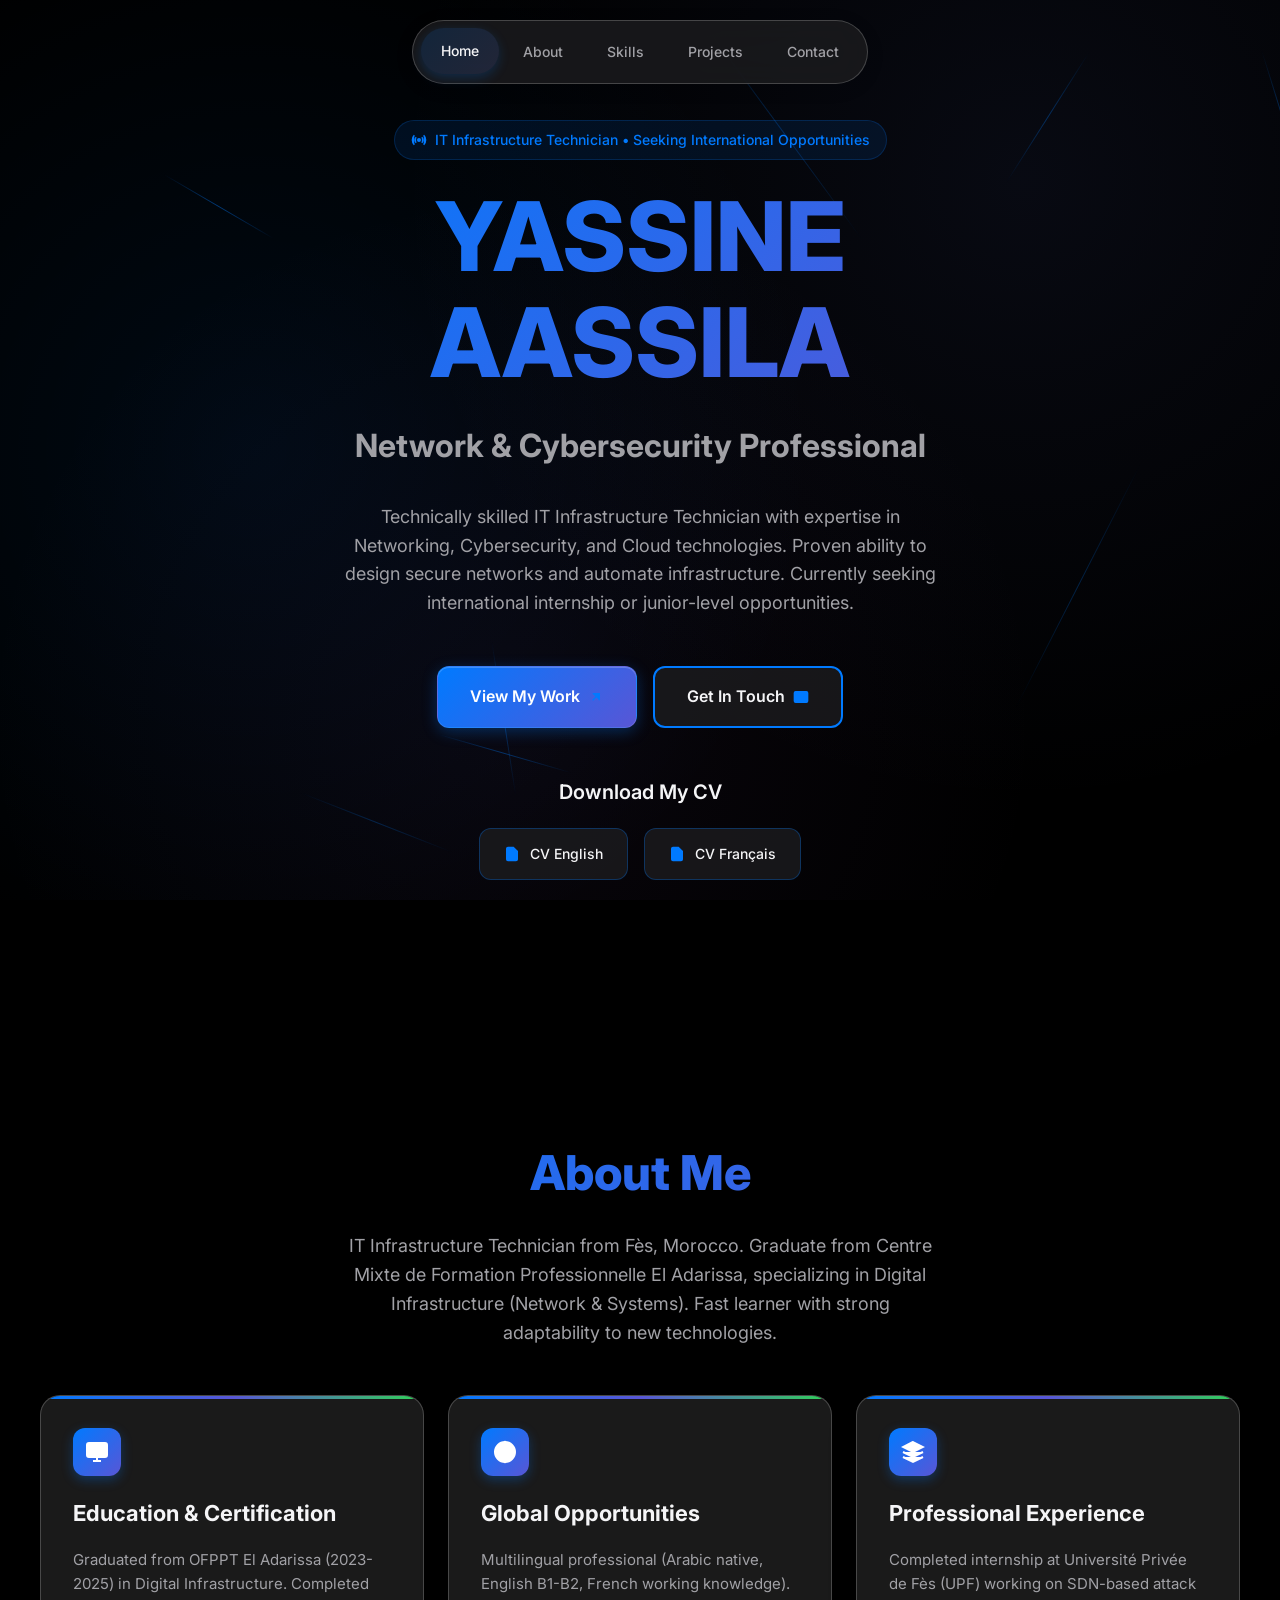
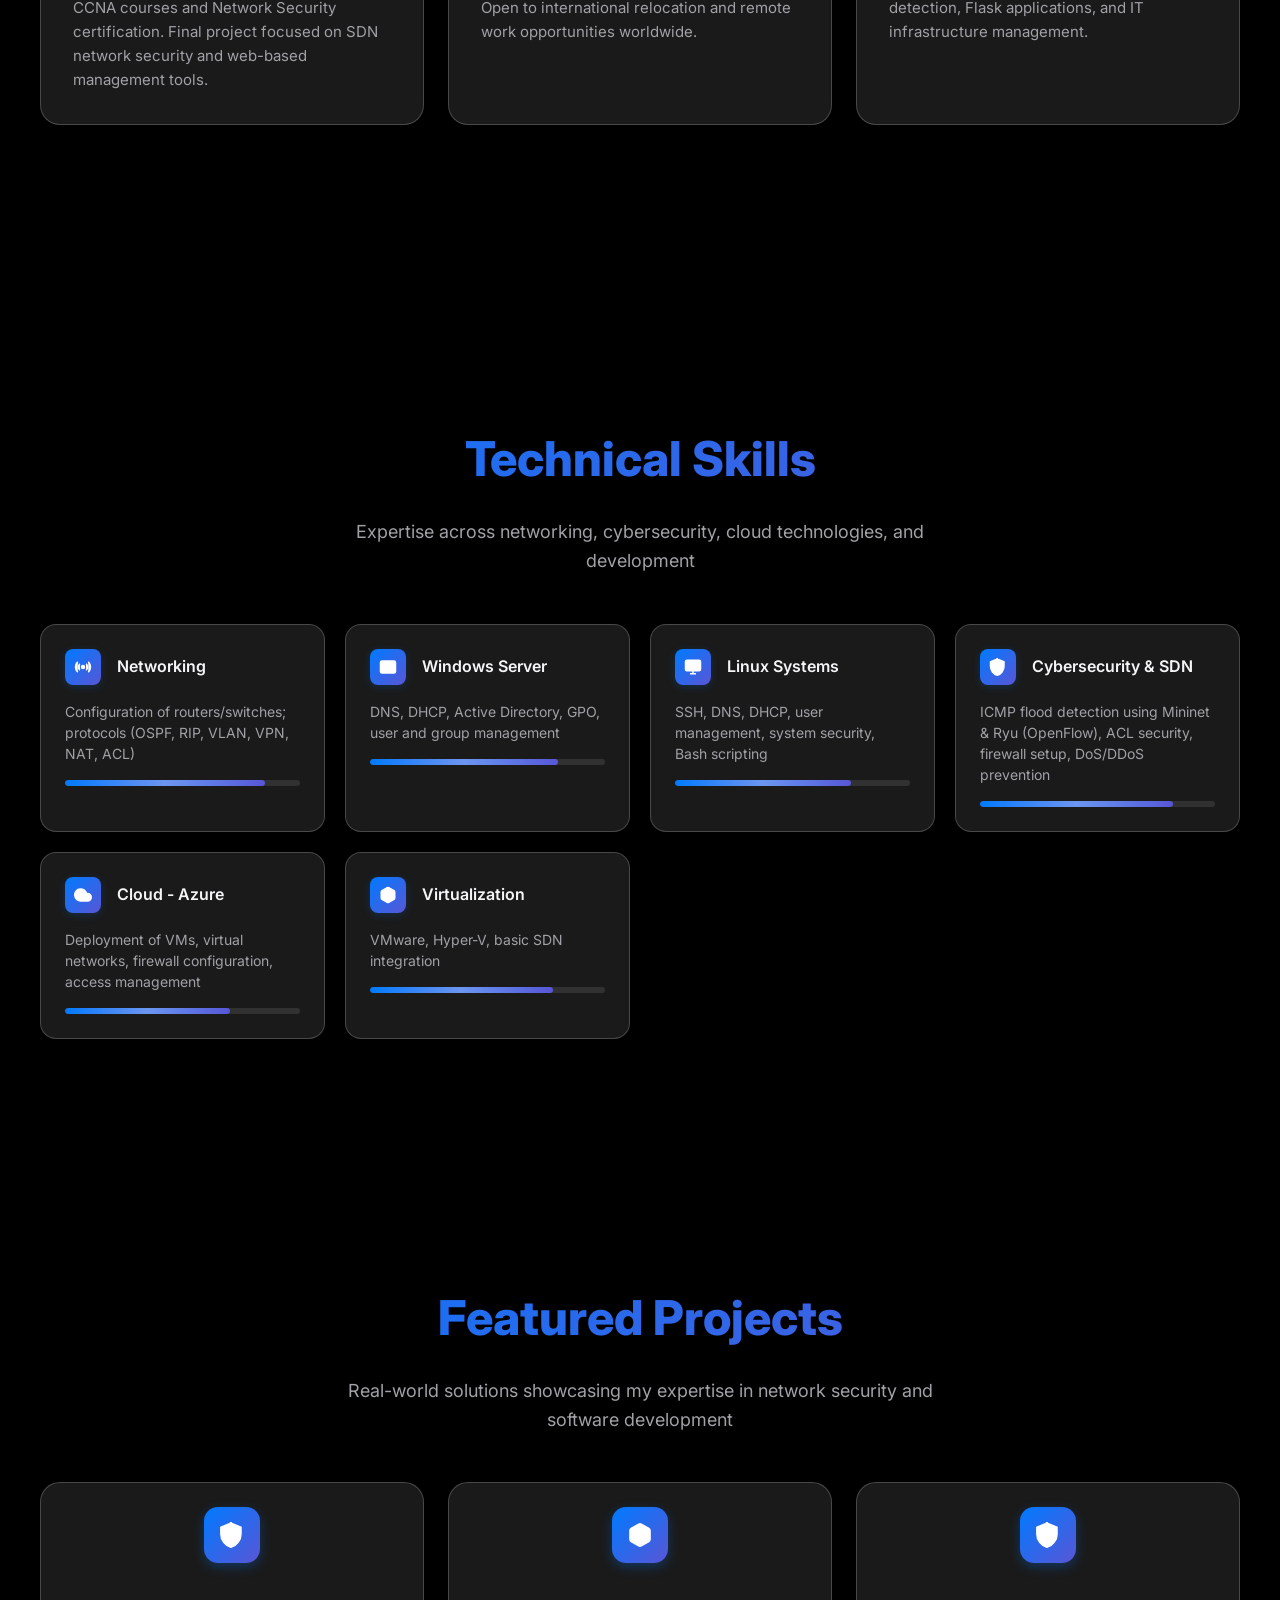
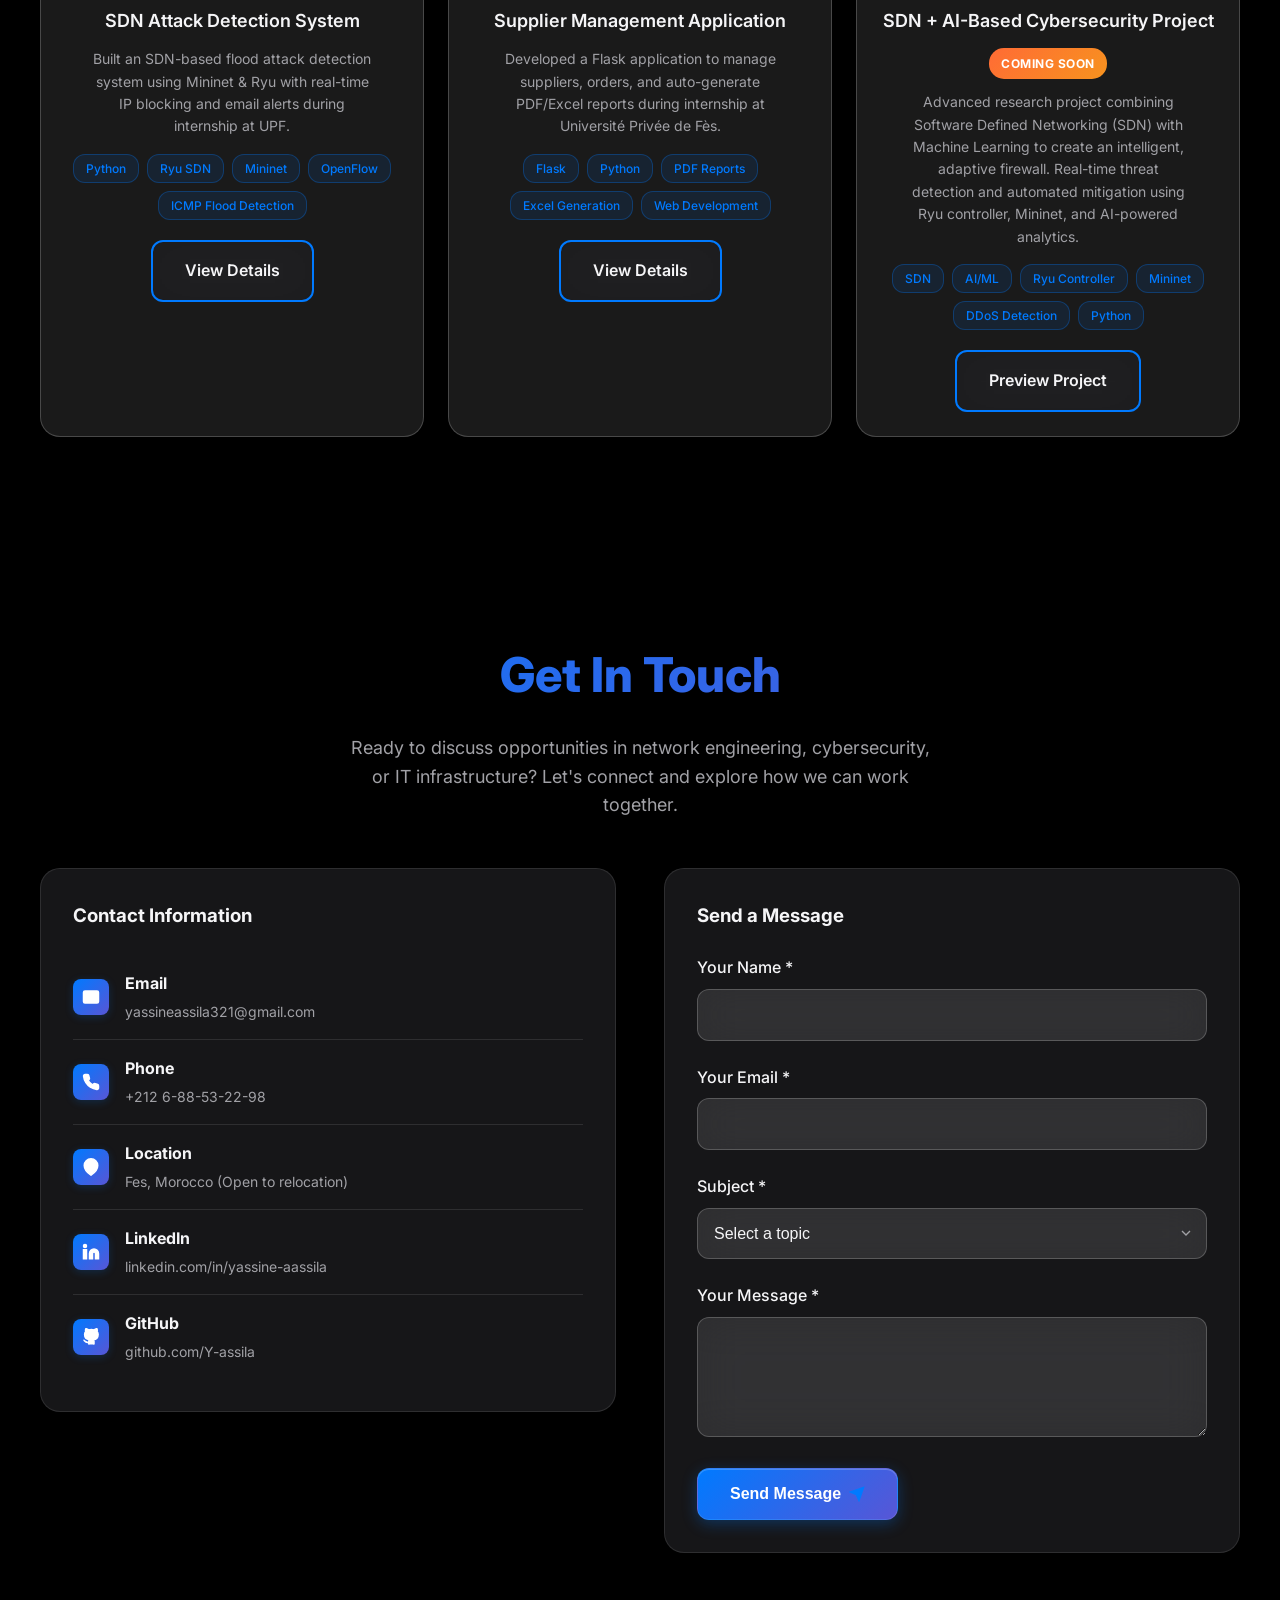
==== index.html @ ad7c5a2c "Complete portfolio redesign with modern dark theme  Features: - Modern glassmorphism design with dar" ====
<!DOCTYPE html>
<html lang="en">
<head>
    <meta charset="UTF-8">
    <meta name="viewport" content="width=device-width, initial-scale=1.0">
    <title>YASSINE AASSILA - IT Infrastructure Technician | Network & Cybersecurity Professional</title>
    
    <!-- Favicon -->
    <link rel="icon" type="image/svg+xml" href="data:image/svg+xml,%3Csvg xmlns='http://www.w3.org/2000/svg' viewBox='0 0 24 24' fill='none' stroke='%23007AFF' stroke-width='2'%3E%3Cpath d='M12 1L2 5v6c0 5.55 3.84 10.74 9 12 5.16-1.26 9-6.45 9-12V5l-10-4z'/%3E%3Cpath d='M9 12l2 2 4-4'/%3E%3C/svg%3E">
    
    <!-- Fonts -->
    <link href="https://fonts.googleapis.com/css2?family=Inter:wght@300;400;500;600;700;800&display=swap" rel="stylesheet">
    
    <!-- External CSS -->
    <link rel="stylesheet" href="styles.css">
</head>
<body data-theme="dark">
    
    <!-- Scroll Progress Indicator -->
    <div class="scroll-indicator" id="scrollIndicator"></div>

    <!-- Animated Background -->
    <div class="animated-bg"></div>
    <div class="floating-elements" id="floatingElements"></div>

    <!-- Navigation -->
    <nav class="nav-container">
        <div class="nav-pill">
            <ul class="nav-list">
                <li class="nav-item"><a href="#home" class="nav-link active">Home</a></li>
                <li class="nav-item"><a href="#about" class="nav-link">About</a></li>
                <li class="nav-item"><a href="#skills" class="nav-link">Skills</a></li>
                <li class="nav-item"><a href="#projects" class="nav-link">Projects</a></li>
                <li class="nav-item"><a href="#contact" class="nav-link">Contact</a></li>
            </ul>
        </div>
    </nav>

    <!-- Hero Section -->
    <section id="home" class="section hero">
        <div class="container">
            <div class="hero-content">
                <div class="hero-badge">
                    <svg width="16" height="16" viewBox="0 0 24 24" fill="none" stroke="currentColor" stroke-width="2">
                        <circle cx="12" cy="12" r="2"/>
                        <path d="M16.24 7.76a6 6 0 0 1 0 8.49m-8.48-.01a6 6 0 0 1 0-8.49m11.31-2.82a10 10 0 0 1 0 14.14m-14.14 0a10 10 0 0 1 0-14.14"/>
                    </svg>
                    IT Infrastructure Technician • Seeking International Opportunities
                </div>
                <h1 class="hero-title">YASSINE AASSILA</h1>
                <h2 class="hero-subtitle">Network & Cybersecurity Professional</h2>
                <p class="hero-description">
                    Technically skilled IT Infrastructure Technician with expertise in Networking, Cybersecurity, and Cloud technologies. 
                    Proven ability to design secure networks and automate infrastructure. Currently seeking international internship or junior-level opportunities.
                </p>
                <div class="hero-cta">
                    <a href="#projects" class="btn btn-primary">
                        <span>View My Work</span>
                        <svg width="16" height="16" viewBox="0 0 24 24" fill="none" stroke="currentColor" stroke-width="2">
                            <path d="M7 17l9.2-9.2M17 17V7H7"/>
                        </svg>
                    </a>
                    <a href="#contact" class="btn btn-secondary">
                        <span>Get In Touch</span>
                        <svg width="16" height="16" viewBox="0 0 24 24" fill="none" stroke="currentColor" stroke-width="2">
                            <path d="M4 4h16c1.1 0 2 .9 2 2v12c0 1.1-.9 2-2 2H4c-1.1 0-2-.9-2-2V6c0-1.1.9-2 2-2z"/>
                            <polyline points="22,6 12,13 2,6"/>
                        </svg>
                    </a>
                </div>
                
                <div class="cv-downloads">
                    <h3 class="cv-title">Download My CV</h3>
                    <div class="cv-buttons">
                        <a href="cv-en.pdf" download="Yassine_Aassila_CV_EN.pdf" class="btn btn-cv">
                            <svg width="16" height="16" viewBox="0 0 24 24" fill="none" stroke="currentColor" stroke-width="2">
                                <path d="M14 2H6a2 2 0 0 0-2 2v16a2 2 0 0 0 2 2h12a2 2 0 0 0 2-2V8z"/>
                                <polyline points="14,2 14,8 20,8"/>
                                <line x1="16" y1="13" x2="8" y2="13"/>
                                <line x1="16" y1="17" x2="8" y2="17"/>
                                <polyline points="10,9 9,9 8,9"/>
                            </svg>
                            <span>CV English</span>
                        </a>
                        <a href="cv-fr.pdf" download="Yassine_Aassila_CV_FR.pdf" class="btn btn-cv">
                            <svg width="16" height="16" viewBox="0 0 24 24" fill="none" stroke="currentColor" stroke-width="2">
                                <path d="M14 2H6a2 2 0 0 0-2 2v16a2 2 0 0 0 2 2h12a2 2 0 0 0 2-2V8z"/>
                                <polyline points="14,2 14,8 20,8"/>
                                <line x1="16" y1="13" x2="8" y2="13"/>
                                <line x1="16" y1="17" x2="8" y2="17"/>
                                <polyline points="10,9 9,9 8,9"/>
                            </svg>
                            <span>CV Français</span>
                        </a>
                    </div>
                </div>
            </div>
        </div>
    </section>

    <!-- About Section -->
    <section id="about" class="section">
        <div class="container">
            <h2 class="section-title">About Me</h2>
            <p class="section-subtitle">
                IT Infrastructure Technician from Fès, Morocco. Graduate from Centre Mixte de Formation Professionnelle El Adarissa, 
                specializing in Digital Infrastructure (Network & Systems). Fast learner with strong adaptability to new technologies.
            </p>
            
            <div class="cards-grid">
                <div class="card">
                    <div class="card-icon">
                        <svg width="32" height="32" viewBox="0 0 24 24" fill="none" stroke="currentColor" stroke-width="2">
                            <rect x="2" y="3" width="20" height="14" rx="2" ry="2"/>
                            <line x1="8" y1="21" x2="16" y2="21"/>
                            <line x1="12" y1="17" x2="12" y2="21"/>
                        </svg>
                    </div>
                    <h3 class="card-title">Education & Certification</h3>
                    <p class="card-description">
                        Graduated from OFPPT El Adarissa (2023-2025) in Digital Infrastructure. Completed CCNA courses and Network Security certification. 
                        Final project focused on SDN network security and web-based management tools.
                    </p>
                </div>
                
                <div class="card">
                    <div class="card-icon">
                        <svg width="32" height="32" viewBox="0 0 24 24" fill="none" stroke="currentColor" stroke-width="2">
                            <circle cx="12" cy="12" r="10"/>
                            <line x1="2" y1="12" x2="22" y2="12"/>
                            <path d="M12 2a15.3 15.3 0 0 1 4 10 15.3 15.3 0 0 1-4 10 15.3 15.3 0 0 1-4-10 15.3 15.3 0 0 1 4-10z"/>
                        </svg>
                    </div>
                    <h3 class="card-title">Global Opportunities</h3>
                    <p class="card-description">
                        Multilingual professional (Arabic native, English B1-B2, French working knowledge). 
                        Open to international relocation and remote work opportunities worldwide.
                    </p>
                </div>
                
                <div class="card">
                    <div class="card-icon">
                        <svg width="32" height="32" viewBox="0 0 24 24" fill="none" stroke="currentColor" stroke-width="2">
                            <path d="M12 2L2 7l10 5 10-5-10-5z"/>
                            <path d="M2 17l10 5 10-5"/>
                            <path d="M2 12l10 5 10-5"/>
                        </svg>
                    </div>
                    <h3 class="card-title">Professional Experience</h3>
                    <p class="card-description">
                        Completed internship at Université Privée de Fès (UPF) working on SDN-based attack detection, 
                        Flask applications, and IT infrastructure management.
                    </p>
                </div>
            </div>
        </div>
    </section>

    <!-- Skills Section -->
    <section id="skills" class="section">
        <div class="container">
            <h2 class="section-title">Technical Skills</h2>
            <p class="section-subtitle">
                Expertise across networking, cybersecurity, cloud technologies, and development
            </p>
            
            <div class="skills-grid">
                <div class="skill-item">
                    <div class="skill-header">
                        <div class="skill-icon">
                            <svg width="24" height="24" viewBox="0 0 24 24" fill="none" stroke="currentColor" stroke-width="2">
                                <circle cx="12" cy="12" r="2"/>
                                <path d="M16.24 7.76a6 6 0 0 1 0 8.49m-8.48-.01a6 6 0 0 1 0-8.49m11.31-2.82a10 10 0 0 1 0 14.14m-14.14 0a10 10 0 0 1 0-14.14"/>
                            </svg>
                        </div>
                        <div class="skill-name">Networking</div>
                    </div>
                    <div class="skill-description">Configuration of routers/switches; protocols (OSPF, RIP, VLAN, VPN, NAT, ACL)</div>
                    <div class="skill-bar">
                        <div class="skill-progress" data-progress="85"></div>
                    </div>
                </div>
                
                <div class="skill-item">
                    <div class="skill-header">
                        <div class="skill-icon">
                            <svg width="24" height="24" viewBox="0 0 24 24" fill="none" stroke="currentColor" stroke-width="2">
                                <rect x="2" y="4" width="20" height="16" rx="2"/>
                                <path d="M6 8h.01M10 8h.01M14 8h.01"/>
                            </svg>
                        </div>
                        <div class="skill-name">Windows Server</div>
                    </div>
                    <div class="skill-description">DNS, DHCP, Active Directory, GPO, user and group management</div>
                    <div class="skill-bar">
                        <div class="skill-progress" data-progress="80"></div>
                    </div>
                </div>
                
                <div class="skill-item">
                    <div class="skill-header">
                        <div class="skill-icon">
                            <svg width="24" height="24" viewBox="0 0 24 24" fill="none" stroke="currentColor" stroke-width="2">
                                <rect x="2" y="3" width="20" height="14" rx="2" ry="2"/>
                                <line x1="8" y1="21" x2="16" y2="21"/>
                                <line x1="12" y1="17" x2="12" y2="21"/>
                            </svg>
                        </div>
                        <div class="skill-name">Linux Systems</div>
                    </div>
                    <div class="skill-description">SSH, DNS, DHCP, user management, system security, Bash scripting</div>
                    <div class="skill-bar">
                        <div class="skill-progress" data-progress="75"></div>
                    </div>
                </div>
                
                <div class="skill-item">
                    <div class="skill-header">
                        <div class="skill-icon">
                            <svg width="24" height="24" viewBox="0 0 24 24" fill="none" stroke="currentColor" stroke-width="2">
                                <path d="M12 1L2 5v6c0 5.55 3.84 10.74 9 12 5.16-1.26 9-6.45 9-12V5l-10-4z"/>
                                <polyline points="9 12 10.5 13.5 15 9"/>
                            </svg>
                        </div>
                        <div class="skill-name">Cybersecurity & SDN</div>
                    </div>
                    <div class="skill-description">ICMP flood detection using Mininet & Ryu (OpenFlow), ACL security, firewall setup, DoS/DDoS prevention</div>
                    <div class="skill-bar">
                        <div class="skill-progress" data-progress="82"></div>
                    </div>
                </div>
                
                <div class="skill-item">
                    <div class="skill-header">
                        <div class="skill-icon">
                            <svg width="24" height="24" viewBox="0 0 24 24" fill="none" stroke="currentColor" stroke-width="2">
                                <path d="M18 10h-1.26A8 8 0 1 0 9 20h9a5 5 0 0 0 0-10z"/>
                            </svg>
                        </div>
                        <div class="skill-name">Cloud - Azure</div>
                    </div>
                    <div class="skill-description">Deployment of VMs, virtual networks, firewall configuration, access management</div>
                    <div class="skill-bar">
                        <div class="skill-progress" data-progress="70"></div>
                    </div>
                </div>
                
                <div class="skill-item">
                    <div class="skill-header">
                        <div class="skill-icon">
                            <svg width="24" height="24" viewBox="0 0 24 24" fill="none" stroke="currentColor" stroke-width="2">
                                <path d="M21 16V8a2 2 0 0 0-1-1.73l-7-4a2 2 0 0 0-2 0l-7 4A2 2 0 0 0 3 8v8a2 2 0 0 0 1 1.73l7 4a2 2 0 0 0 2 0l7-4A2 2 0 0 0 21 16z"/>
                                <polyline points="7.5 4.21 12 6.81 16.5 4.21"/>
                                <polyline points="7.5 19.79 7.5 14.6 3 12"/>
                                <polyline points="21 12 16.5 14.6 16.5 19.79"/>
                            </svg>
                        </div>
                        <div class="skill-name">Virtualization</div>
                    </div>
                    <div class="skill-description">VMware, Hyper-V, basic SDN integration</div>
                    <div class="skill-bar">
                        <div class="skill-progress" data-progress="78"></div>
                    </div>
                </div>
            </div>
        </div>
    </section>

    <!-- Projects Section -->
    <section id="projects" class="section">
        <div class="container">
            <h2 class="section-title">Featured Projects</h2>
            <p class="section-subtitle">
                Real-world solutions showcasing my expertise in network security and software development
            </p>
            
            <div class="cards-grid">
                <div class="project-card">
                    <div class="project-image">
                        <svg width="48" height="48" viewBox="0 0 24 24" fill="none" stroke="currentColor" stroke-width="2">
                            <path d="M12 1L2 5v6c0 5.55 3.84 10.74 9 12 5.16-1.26 9-6.45 9-12V5l-10-4z"/>
                            <path d="M9 12l2 2 4-4"/>
                        </svg>
                    </div>
                    <div class="project-content">
                        <h3 class="project-title">SDN Attack Detection System</h3>
                        <p class="project-description">
                            Built an SDN-based flood attack detection system using Mininet & Ryu with real-time IP blocking and email alerts during internship at UPF.
                        </p>
                        <div class="project-tags">
                            <span class="project-tag">Python</span>
                            <span class="project-tag">Ryu SDN</span>
                            <span class="project-tag">Mininet</span>
                            <span class="project-tag">OpenFlow</span>
                            <span class="project-tag">ICMP Flood Detection</span>
                        </div>
                        <a href="#" class="btn btn-secondary" onclick="openProjectModal('sdn')">View Details</a>
                    </div>
                </div>
                
                <div class="project-card">
                    <div class="project-image">
                        <svg width="48" height="48" viewBox="0 0 24 24" fill="none" stroke="currentColor" stroke-width="2">
                            <path d="M21 16V8a2 2 0 0 0-1-1.73l-7-4a2 2 0 0 0-2 0l-7 4A2 2 0 0 0 3 8v8a2 2 0 0 0 1 1.73l7 4a2 2 0 0 0 2 0l7-4A2 2 0 0 0 21 16z"/>
                            <circle cx="12" cy="12" r="4"/>
                        </svg>
                    </div>
                    <div class="project-content">
                        <h3 class="project-title">Supplier Management Application</h3>
                        <p class="project-description">
                            Developed a Flask application to manage suppliers, orders, and auto-generate PDF/Excel reports during internship at Université Privée de Fès.
                        </p>
                        <div class="project-tags">
                            <span class="project-tag">Flask</span>
                            <span class="project-tag">Python</span>
                            <span class="project-tag">PDF Reports</span>
                            <span class="project-tag">Excel Generation</span>
                            <span class="project-tag">Web Development</span>
                        </div>
                        <a href="#" class="btn btn-secondary" onclick="openProjectModal('management')">View Details</a>
                    </div>
                </div>
                
                <div class="project-card">
                    <div class="project-image">
                        <svg width="48" height="48" viewBox="0 0 24 24" fill="none" stroke="currentColor" stroke-width="2">
                            <path d="M12 1L2 5v6c0 5.55 3.84 10.74 9 12 5.16-1.26 9-6.45 9-12V5l-10-4z"/>
                            <path d="M9 12l2 2 4-4"/>
                            <circle cx="12" cy="12" r="8" opacity="0.3"/>
                            <path d="M8 12h8M12 8v8" opacity="0.5"/>
                        </svg>
                    </div>
                    <div class="project-content">
                        <h3 class="project-title">SDN + AI-Based Cybersecurity Project</h3>
                        <div style="background: linear-gradient(135deg, #FF6B35, #F7931E); color: white; padding: 6px 12px; border-radius: 15px; font-size: 12px; font-weight: 700; text-align: center; margin-bottom: 12px; display: inline-block; letter-spacing: 0.5px;">COMING SOON</div>
                        <p class="project-description">
                            Advanced research project combining Software Defined Networking (SDN) with Machine Learning to create an intelligent, adaptive firewall. Real-time threat detection and automated mitigation using Ryu controller, Mininet, and AI-powered analytics.
                        </p>
                        <div class="project-tags">
                            <span class="project-tag">SDN</span>
                            <span class="project-tag">AI/ML</span>
                            <span class="project-tag">Ryu Controller</span>
                            <span class="project-tag">Mininet</span>
                            <span class="project-tag">DDoS Detection</span>
                            <span class="project-tag">Python</span>
                        </div>
                        <a href="#" class="btn btn-secondary" onclick="openProjectModal('sdn-ai')">Preview Project</a>
                    </div>
                </div>
            </div>
        </div>
    </section>

    <!-- Contact Section -->
    <section id="contact" class="section">
        <div class="container">
            <h2 class="section-title">Get In Touch</h2>
            <p class="section-subtitle">
                Ready to discuss opportunities in network engineering, cybersecurity, or IT infrastructure? 
                Let's connect and explore how we can work together.
            </p>
            
            <div class="contact-grid">
                <div class="contact-info">
                    <h3 style="margin-bottom: 24px; color: var(--text-primary);">Contact Information</h3>
                    
                    <div class="contact-item">
                        <div class="contact-icon">
                            <svg width="20" height="20" viewBox="0 0 24 24" fill="none" stroke="currentColor" stroke-width="2">
                                <path d="M4 4h16c1.1 0 2 .9 2 2v12c0 1.1-.9 2-2 2H4c-1.1 0-2-.9-2-2V6c0-1.1.9-2 2-2z"/>
                                <polyline points="22,6 12,13 2,6"/>
                            </svg>
                        </div>
                        <div class="contact-details">
                            <h4>Email</h4>
                            <p>yassineassila321@gmail.com</p>
                        </div>
                    </div>
                    
                    <div class="contact-item">
                        <div class="contact-icon">
                            <svg width="20" height="20" viewBox="0 0 24 24" fill="none" stroke="currentColor" stroke-width="2">
                                <path d="M22 16.92v3a2 2 0 0 1-2.18 2 19.79 19.79 0 0 1-8.63-3.07 19.5 19.5 0 0 1-6-6 19.79 19.79 0 0 1-3.07-8.67A2 2 0 0 1 4.11 2h3a2 2 0 0 1 2 1.72 12.84 12.84 0 0 0 .7 2.81 2 2 0 0 1-.45 2.11L8.09 9.91a16 16 0 0 0 6 6l1.27-1.27a2 2 0 0 1 2.11-.45 12.84 12.84 0 0 0 2.81.7A2 2 0 0 1 22 16.92z"/>
                            </svg>
                        </div>
                        <div class="contact-details">
                            <h4>Phone</h4>
                            <p>+212 6-88-53-22-98</p>
                        </div>
                    </div>
                    
                    <div class="contact-item">
                        <div class="contact-icon">
                            <svg width="20" height="20" viewBox="0 0 24 24" fill="none" stroke="currentColor" stroke-width="2">
                                <path d="M21 10c0 7-9 13-9 13s-9-6-9-13a9 9 0 0 1 18 0z"/>
                                <circle cx="12" cy="10" r="3"/>
                            </svg>
                        </div>
                        <div class="contact-details">
                            <h4>Location</h4>
                            <p>Fes, Morocco (Open to relocation)</p>
                        </div>
                    </div>
                    
                    <div class="contact-item">
                        <div class="contact-icon">
                            <svg width="20" height="20" viewBox="0 0 24 24" fill="none" stroke="currentColor" stroke-width="2">
                                <path d="M16 8a6 6 0 0 1 6 6v7h-4v-7a2 2 0 0 0-2-2 2 2 0 0 0-2 2v7h-4v-7a6 6 0 0 1 6-6z"/>
                                <rect x="2" y="9" width="4" height="12"/>
                                <circle cx="4" cy="4" r="2"/>
                            </svg>
                        </div>
                        <div class="contact-details">
                            <h4>LinkedIn</h4>
                            <p>linkedin.com/in/yassine-aassila</p>
                        </div>
                    </div>
                    
                    <div class="contact-item">
                        <div class="contact-icon">
                            <svg width="20" height="20" viewBox="0 0 24 24" fill="none" stroke="currentColor" stroke-width="2">
                                <path d="M9 19c-5 1.5-5-2.5-7-3m14 6v-3.87a3.37 3.37 0 0 0-.94-2.61c3.14-.35 6.44-1.54 6.44-7A5.44 5.44 0 0 0 20 4.77 5.07 5.07 0 0 0 19.91 1S18.73.65 16 2.48a13.38 13.38 0 0 0-7 0C6.27.65 5.09 1 5.09 1A5.07 5.07 0 0 0 5 4.77a5.44 5.44 0 0 0-1.5 3.78c0 5.42 3.3 6.61 6.44 7A3.37 3.37 0 0 0 9 18.13V22"/>
                            </svg>
                        </div>
                        <div class="contact-details">
                            <h4>GitHub</h4>
                            <p>github.com/Y-assila</p>
                        </div>
                    </div>
                </div>
                
                <form class="contact-form" id="contactForm" action="https://formspree.io/f/movwkgby" method="POST">
                    <h3 style="margin-bottom: 24px; color: var(--text-primary);">Send a Message</h3>
                    
                    <div class="form-group">
                        <label class="form-label" for="name">Your Name *</label>
                        <input type="text" id="name" name="name" class="form-input" required>
                    </div>
                    
                    <div class="form-group">
                        <label class="form-label" for="email">Your Email *</label>
                        <input type="email" id="email" name="email" class="form-input" required>
                    </div>
                    
                    <div class="form-group">
                        <label class="form-label" for="subject">Subject *</label>
                        <select id="subject" name="subject" class="form-select" required>
                            <option value="">Select a topic</option>
                            <option value="job-opportunity">Job Opportunity</option>
                            <option value="internship">Internship</option>
                            <option value="collaboration">Collaboration</option>
                            <option value="consultation">Technical Consultation</option>
                            <option value="other">Other</option>
                        </select>
                    </div>
                    
                    <div class="form-group">
                        <label class="form-label" for="message">Your Message *</label>
                        <textarea id="message" name="message" class="form-textarea" required></textarea>
                    </div>
                    
                    <button type="submit" class="btn btn-primary">
                        <span>Send Message</span>
                        <svg width="16" height="16" viewBox="0 0 24 24" fill="none" stroke="currentColor" stroke-width="2">
                            <path d="M22 2L11 13"/>
                            <path d="M22 2L15 22L11 13L2 9L22 2z"/>
                        </svg>
                    </button>
                </form>
            </div>
        </div>
    </section>

    <!-- Project Detail Modals -->
    <div id="projectModal" class="modal">
        <div class="modal-content">
            <div class="modal-header">
                <h2 class="modal-title" id="modalTitle"></h2>
                <button class="modal-close" onclick="closeProjectModal()">×</button>
            </div>
            <div class="modal-body" id="modalBody">
                <!-- Project content will be loaded here -->
            </div>
        </div>
    </div>


    <!-- External JavaScript -->
    <script src="script.js"></script>
</body>
</html>
---- styles.css ----
/* === RESET & BASE STYLES === */
* {
    margin: 0;
    padding: 0;
    box-sizing: border-box;
}

:root {
    --primary-color: #007AFF;
    --secondary-color: #5856D6;
    --accent-color: #30D158;
    --text-primary: #F5F5F7;
    --text-secondary: #A1A1A6;
    --bg-primary: #000000;
    --bg-secondary: #1C1C1E;
    --glass-bg: rgba(28, 28, 30, 0.8);
    --shadow-light: 0 4px 20px rgba(0, 0, 0, 0.08);
    --shadow-medium: 0 8px 40px rgba(0, 0, 0, 0.12);
    --shadow-heavy: 0 20px 60px rgba(0, 0, 0, 0.15);
    --border-radius: 12px;
    --transition: all 0.3s cubic-bezier(0.4, 0, 0.2, 1);
}

html {
    scroll-behavior: smooth;
}

body {
    font-family: 'Inter', -apple-system, BlinkMacSystemFont, sans-serif;
    background: var(--bg-primary);
    color: var(--text-primary);
    line-height: 1.6;
    transition: var(--transition);
    overflow-x: hidden;
}

/* === ANIMATED BACKGROUND === */
.animated-bg {
    position: fixed;
    top: 0;
    left: 0;
    width: 100%;
    height: 100%;
    z-index: -2;
    background: 
        radial-gradient(circle at 20% 50%, rgba(0, 123, 255, 0.08) 0%, transparent 50%),
        radial-gradient(circle at 80% 20%, rgba(102, 126, 234, 0.08) 0%, transparent 50%),
        radial-gradient(circle at 40% 80%, rgba(118, 75, 162, 0.08) 0%, transparent 50%);
    animation: backgroundPulse 10s ease-in-out infinite;
}

@keyframes backgroundPulse {
    0%, 100% { 
        opacity: 0.6;
        transform: scale(1);
    }
    50% { 
        opacity: 1;
        transform: scale(1.05);
    }
}

.floating-elements {
    position: fixed;
    top: 0;
    left: 0;
    width: 100%;
    height: 100%;
    z-index: -1;
    pointer-events: none;
    overflow: hidden;
}

.floating-element {
    position: absolute;
    width: 4px;
    height: 4px;
    background: var(--primary-color);
    border-radius: 50%;
    opacity: 0;
    animation: networkFloat 15s infinite linear;
    box-shadow: 0 0 10px rgba(0, 123, 255, 0.6);
}

.floating-element::before {
    content: '';
    position: absolute;
    top: 50%;
    left: 50%;
    width: 100px;
    height: 1px;
    background: linear-gradient(90deg, transparent, rgba(0, 123, 255, 0.4), transparent);
    transform: translate(-50%, -50%);
    animation: connectionPulse 3s infinite ease-in-out;
}

.floating-element::after {
    content: '';
    position: absolute;
    top: 50%;
    left: 50%;
    width: 8px;
    height: 8px;
    border: 1px solid rgba(0, 123, 255, 0.3);
    border-radius: 50%;
    transform: translate(-50%, -50%);
    animation: ripple 4s infinite ease-out;
}

@keyframes networkFloat {
    0% {
        transform: translateY(100vh) translateX(0);
        opacity: 0;
    }
    10% {
        opacity: 1;
    }
    90% {
        opacity: 1;
    }
    100% {
        transform: translateY(-10vh) translateX(20px);
        opacity: 0;
    }
}

@keyframes connectionPulse {
    0%, 100% { 
        opacity: 0.2;
        transform: translate(-50%, -50%) scaleX(0.5);
    }
    50% { 
        opacity: 0.8;
        transform: translate(-50%, -50%) scaleX(1.5);
    }
}

@keyframes ripple {
    0% {
        transform: translate(-50%, -50%) scale(1);
        opacity: 0.6;
    }
    100% {
        transform: translate(-50%, -50%) scale(4);
        opacity: 0;
    }
}

/* === NETWORK CONNECTIONS === */
.network-connection {
    pointer-events: none;
    z-index: -1;
}

/* === ENHANCED ANIMATIONS === */
@keyframes fadeInUp {
    from {
        opacity: 0;
        transform: translateY(30px);
    }
    to {
        opacity: 1;
        transform: translateY(0);
    }
}

.fade-in-up {
    animation: fadeInUp 0.6s ease-out forwards;
}

/* === CURSOR TRAIL === */
.cursor-trail {
    position: fixed;
    width: 20px;
    height: 20px;
    background: radial-gradient(circle, var(--primary-color), transparent);
    border-radius: 50%;
    pointer-events: none;
    z-index: 9999;
    animation: cursorFade 0.6s ease-out forwards;
}

@keyframes cursorFade {
    0% {
        transform: scale(0);
        opacity: 1;
    }
    100% {
        transform: scale(2);
        opacity: 0;
    }
}

/* === HERO TITLE ANIMATION === */
.hero-title {
    background: linear-gradient(135deg, var(--primary-color), var(--secondary-color), var(--accent-color));
    background-size: 200% 200%;
    background-clip: text;
    -webkit-background-clip: text;
    -webkit-text-fill-color: transparent;
    animation: textGradient 4s ease infinite;
}

@keyframes textGradient {
    0%, 100% { background-position: 0% 50%; }
    50% { background-position: 100% 50%; }
}

/* === NAVIGATION === */
.nav-container {
    position: fixed;
    top: 20px;
    left: 50%;
    transform: translateX(-50%);
    z-index: 1000;
    transition: var(--transition);
}

.nav-pill {
    background: var(--glass-bg);
    backdrop-filter: blur(20px);
    -webkit-backdrop-filter: blur(20px);
    border-radius: 50px;
    padding: 8px;
    box-shadow: var(--shadow-light);
    border: 1px solid rgba(255, 255, 255, 0.2);
}

.nav-list {
    display: flex;
    list-style: none;
    gap: 4px;
    align-items: center;
}

.nav-item a {
    display: block;
    padding: 12px 20px;
    border-radius: 50px;
    text-decoration: none;
    color: var(--text-secondary);
    font-weight: 500;
    font-size: 14px;
    transition: all 0.3s cubic-bezier(0.4, 0, 0.2, 1);
    position: relative;
    overflow: hidden;
}

.nav-item a::before {
    content: '';
    position: absolute;
    top: 0;
    left: -100%;
    width: 100%;
    height: 100%;
    background: linear-gradient(90deg, transparent, rgba(0, 123, 255, 0.2), transparent);
    transition: left 0.5s ease;
    border-radius: 50px;
}

.nav-item a:hover::before {
    left: 100%;
}

.nav-item a.active,
.nav-item a:hover {
    color: var(--text-primary);
    background: linear-gradient(135deg, rgba(0, 123, 255, 0.15), rgba(102, 126, 234, 0.15));
    transform: translateY(-1px);
    box-shadow: 0 4px 12px rgba(0, 123, 255, 0.2);
}

/* === SECTIONS === */
.section {
    min-height: 100vh;
    padding: 120px 20px 80px;
    display: flex;
    align-items: center;
    justify-content: center;
    position: relative;
}

.container {
    max-width: 1200px;
    width: 100%;
    margin: 0 auto;
}

/* === HERO SECTION === */
.hero {
    text-align: center;
    position: relative;
}

.hero-content {
    max-width: 800px;
    margin: 0 auto;
    position: relative;
    z-index: 2;
}

.hero-badge {
    display: inline-flex;
    align-items: center;
    gap: 8px;
    background: rgba(0, 122, 255, 0.1);
    border: 1px solid rgba(0, 122, 255, 0.2);
    color: var(--primary-color);
    padding: 8px 16px;
    border-radius: 20px;
    font-size: 14px;
    font-weight: 500;
    margin-bottom: 24px;
    animation: fadeInUp 0.8s ease-out;
}

.hero-badge svg {
    color: var(--primary-color);
}

.hero-title {
    font-size: clamp(3rem, 8vw, 6rem);
    font-weight: 800;
    line-height: 1.1;
    margin-bottom: 24px;
    background: linear-gradient(135deg, var(--primary-color), var(--secondary-color));
    -webkit-background-clip: text;
    -webkit-text-fill-color: transparent;
    background-clip: text;
    animation: fadeInUp 0.8s ease-out 0.2s both;
}

.hero-subtitle {
    font-size: clamp(1.25rem, 3vw, 2rem);
    color: var(--text-secondary);
    margin-bottom: 32px;
    animation: fadeInUp 0.8s ease-out 0.4s both;
}

.hero-description {
    font-size: 18px;
    color: var(--text-secondary);
    margin-bottom: 48px;
    max-width: 600px;
    margin-left: auto;
    margin-right: auto;
    animation: fadeInUp 0.8s ease-out 0.6s both;
}

.hero-cta {
    display: flex;
    gap: 16px;
    justify-content: center;
    flex-wrap: wrap;
    animation: fadeInUp 0.8s ease-out 0.8s both;
}

.btn {
    padding: 16px 32px;
    border-radius: 12px;
    font-weight: 600;
    font-size: 16px;
    text-decoration: none;
    border: none;
    cursor: pointer;
    transition: all 0.3s cubic-bezier(0.4, 0, 0.2, 1);
    display: inline-flex;
    align-items: center;
    gap: 8px;
    position: relative;
    overflow: hidden;
    backdrop-filter: blur(20px);
}

.btn::before {
    content: '';
    position: absolute;
    top: 0;
    left: -100%;
    width: 100%;
    height: 100%;
    background: linear-gradient(90deg, transparent, rgba(255, 255, 255, 0.2), transparent);
    transition: left 0.5s ease;
}

.btn:hover::before {
    left: 100%;
}

.btn-primary {
    background: linear-gradient(135deg, var(--primary-color), var(--secondary-color));
    color: white;
    box-shadow: 
        0 4px 15px rgba(0, 123, 255, 0.3),
        0 1px 0 rgba(255, 255, 255, 0.2) inset;
    border: 1px solid rgba(255, 255, 255, 0.1);
}

.btn-primary:hover {
    transform: translateY(-3px) scale(1.02);
    box-shadow: 
        0 8px 30px rgba(0, 123, 255, 0.4),
        0 1px 0 rgba(255, 255, 255, 0.3) inset;
}

.btn-secondary {
    background: var(--glass-bg);
    color: var(--text-primary);
    border: 2px solid var(--primary-color);
    position: relative;
}

.btn-secondary::after {
    content: '';
    position: absolute;
    top: 0;
    left: 0;
    right: 0;
    bottom: 0;
    background: linear-gradient(135deg, var(--primary-color), var(--secondary-color));
    opacity: 0;
    transition: opacity 0.3s ease;
    z-index: -1;
}

.btn-secondary:hover::after {
    opacity: 1;
}

.btn-secondary:hover {
    color: white;
    transform: translateY(-3px) scale(1.02);
    border-color: transparent;
    box-shadow: 0 8px 25px rgba(0, 123, 255, 0.3);
}

.btn-secondary:hover {
    background: rgba(0, 122, 255, 0.1);
    transform: translateY(-2px);
}

/* === CV DOWNLOAD SECTION === */
.cv-downloads {
    margin-top: 48px;
    text-align: center;
    animation: fadeInUp 0.8s ease-out 1s both;
}

.cv-title {
    font-size: 20px;
    font-weight: 600;
    color: var(--text-primary);
    margin-bottom: 20px;
}

.cv-buttons {
    display: flex;
    gap: 16px;
    justify-content: center;
    flex-wrap: wrap;
}

.btn-cv {
    background: var(--glass-bg);
    color: var(--text-primary);
    border: 1px solid rgba(0, 122, 255, 0.3);
    backdrop-filter: blur(20px);
    padding: 14px 24px;
    border-radius: var(--border-radius);
    font-weight: 500;
    font-size: 14px;
    text-decoration: none;
    cursor: pointer;
    transition: var(--transition);
    display: inline-flex;
    align-items: center;
    gap: 10px;
    position: relative;
    overflow: hidden;
}

.btn-cv:hover {
    background: rgba(0, 122, 255, 0.15);
    transform: translateY(-2px);
    box-shadow: var(--shadow-light);
    border-color: var(--primary-color);
}

.btn-cv svg {
    transition: var(--transition);
}

.btn-cv:hover svg {
    transform: scale(1.1);
}

/* === CARDS === */
.cards-grid {
    display: grid;
    grid-template-columns: repeat(auto-fit, minmax(300px, 1fr));
    gap: 24px;
    margin-top: 48px;
}

.card {
    background: rgba(255, 255, 255, 0.1);
    backdrop-filter: blur(10px);
    border-radius: 20px;
    padding: 32px;
    border: 1px solid rgba(255, 255, 255, 0.2);
    box-shadow: 0 8px 32px rgba(0, 0, 0, 0.1);
    transition: all 0.3s ease;
    position: relative;
    overflow: hidden;
}

.card:hover {
    transform: translateY(-10px);
    box-shadow: 0 20px 60px rgba(0, 123, 255, 0.3);
    border-color: rgba(0, 123, 255, 0.4);
}

.card::before {
    content: '';
    position: absolute;
    top: 0;
    left: 0;
    right: 0;
    height: 3px;
    background: linear-gradient(90deg, var(--primary-color), var(--secondary-color), var(--accent-color));
}

.card-icon {
    width: 48px;
    height: 48px;
    background: linear-gradient(135deg, var(--primary-color), var(--secondary-color));
    border-radius: 12px;
    display: flex;
    align-items: center;
    justify-content: center;
    margin-bottom: 20px;
    transition: all 0.3s ease;
    box-shadow: 0 4px 12px rgba(0, 123, 255, 0.3);
}

.card:hover .card-icon {
    transform: scale(1.05) rotate(-3deg);
    box-shadow: 0 8px 20px rgba(0, 123, 255, 0.4);
}

.card-icon svg {
    color: white;
    width: 24px;
    height: 24px;
    fill: currentColor;
}

.card-title {
    font-size: 22px;
    font-weight: 700;
    margin-bottom: 16px;
    color: var(--text-primary);
}

.card-description {
    color: var(--text-secondary);
    line-height: 1.6;
    font-size: 15px;
}



/* === SKILLS SECTION === */
.skills-grid {
    display: grid;
    grid-template-columns: repeat(auto-fit, minmax(280px, 1fr));
    gap: 20px;
    margin-top: 48px;
}

.skill-item {
    background: rgba(255, 255, 255, 0.1);
    backdrop-filter: blur(10px);
    border-radius: 16px;
    padding: 24px;
    border: 1px solid rgba(255, 255, 255, 0.2);
    transition: all 0.3s ease;
}

.skill-item:hover {
    transform: translateY(-5px);
    box-shadow: 0 15px 40px rgba(0, 123, 255, 0.2);
    border-color: rgba(0, 123, 255, 0.4);
}

.skill-header {
    display: flex;
    align-items: center;
    gap: 16px;
    margin-bottom: 16px;
}

.skill-icon {
    width: 36px;
    height: 36px;
    background: linear-gradient(135deg, var(--primary-color), var(--secondary-color));
    border-radius: 8px;
    display: flex;
    align-items: center;
    justify-content: center;
    transition: all 0.3s ease;
    box-shadow: 0 2px 8px rgba(0, 123, 255, 0.2);
}

.skill-item:hover .skill-icon {
    transform: scale(1.05) rotate(-2deg);
    box-shadow: 0 4px 12px rgba(0, 123, 255, 0.3);
}

.skill-icon svg {
    color: white;
    width: 18px;
    height: 18px;
    fill: currentColor;
}

.skill-name {
    font-weight: 600;
    color: var(--text-primary);
    font-size: 16px;
}

.skill-description {
    color: var(--text-secondary);
    font-size: 14px;
    margin-bottom: 16px;
    line-height: 1.5;
}

.skill-bar {
    height: 6px;
    background: rgba(255, 255, 255, 0.1);
    border-radius: 10px;
    overflow: hidden;
}

.skill-progress {
    height: 100%;
    background: linear-gradient(90deg, var(--primary-color), var(--secondary-color));
    border-radius: 10px;
    transition: width 1.5s ease;
    width: 0%;
    position: relative;
}

.skill-progress::after {
    content: '';
    position: absolute;
    top: 0;
    left: 0;
    right: 0;
    bottom: 0;
    background: linear-gradient(90deg, transparent, rgba(255, 255, 255, 0.3), transparent);
    animation: progressShine 2s infinite;
}

@keyframes progressShine {
    0% { transform: translateX(-100%); }
    100% { transform: translateX(100%); }
}



/* === PROJECTS SECTION === */
.project-card {
    background: rgba(255, 255, 255, 0.1);
    backdrop-filter: blur(10px);
    border-radius: 20px;
    overflow: hidden;
    border: 1px solid rgba(255, 255, 255, 0.2);
    transition: all 0.3s ease;
    height: 100%;
    display: flex;
    flex-direction: column;
    align-items: center;
    text-align: center;
}

.project-card:hover {
    transform: translateY(-10px);
    box-shadow: 0 25px 50px rgba(0, 123, 255, 0.3);
    border-color: rgba(0, 123, 255, 0.4);
}

.project-image {
    width: 56px;
    height: 56px;
    background: linear-gradient(135deg, var(--primary-color), var(--secondary-color));
    border-radius: 14px;
    display: flex;
    align-items: center;
    justify-content: center;
    margin-top: 24px;
    margin-bottom: 20px;
    transition: all 0.3s ease;
    box-shadow: 0 4px 12px rgba(0, 123, 255, 0.3);
}

.project-card:hover .project-image {
    transform: scale(1.05) rotate(-2deg);
    box-shadow: 0 6px 16px rgba(0, 123, 255, 0.4);
}

.project-image svg {
    color: white;
    width: 26px;
    height: 26px;
    fill: currentColor;
}

.project-content {
    padding: 0 24px 24px 24px;
    flex: 1;
    display: flex;
    flex-direction: column;
    align-items: center;
    text-align: center;
}

.project-title {
    font-size: 20px;
    font-weight: 700;
    margin-bottom: 12px;
    color: var(--text-primary);
}

.project-description {
    color: var(--text-secondary);
    margin-bottom: 16px;
    font-size: 14px;
    line-height: 1.6;
    max-width: 280px;
}

.project-tags {
    display: flex;
    flex-wrap: wrap;
    gap: 8px;
    margin-bottom: 20px;
    justify-content: center;
}

.project-tag {
    background: rgba(0, 123, 255, 0.2);
    color: var(--primary-color);
    padding: 6px 12px;
    border-radius: 15px;
    font-size: 12px;
    font-weight: 600;
    border: 1px solid rgba(0, 123, 255, 0.3);
}

.project-content {
    padding: 24px;
}

.project-title {
    font-size: 18px;
    font-weight: 600;
    margin-bottom: 12px;
    color: var(--text-primary);
}

.project-description {
    color: var(--text-secondary);
    margin-bottom: 16px;
    font-size: 14px;
}

.project-tags {
    display: flex;
    flex-wrap: wrap;
    gap: 8px;
    margin-bottom: 20px;
}

.project-tag {
    background: rgba(0, 122, 255, 0.1);
    color: var(--primary-color);
    padding: 4px 12px;
    border-radius: 12px;
    font-size: 12px;
    font-weight: 500;
}

/* === PROJECT MODAL === */
.modal {
    display: none;
    position: fixed;
    z-index: 10000;
    left: 0;
    top: 0;
    width: 100%;
    height: 100%;
    background-color: rgba(0, 0, 0, 0.8);
    backdrop-filter: blur(10px);
    animation: fadeIn 0.3s ease-out;
}

.modal.show {
    display: flex;
    align-items: center;
    justify-content: center;
}

.modal-content {
    background: var(--glass-bg);
    backdrop-filter: blur(20px);
    border-radius: 20px;
    padding: 0;
    max-width: 90vw;
    max-height: 90vh;
    width: 800px;
    position: relative;
    overflow: hidden;
    box-shadow: var(--shadow-heavy);
    border: 1px solid rgba(255, 255, 255, 0.2);
    animation: slideInUp 0.4s ease-out;
}

.modal-header {
    padding: 24px 32px 16px;
    border-bottom: 1px solid rgba(255, 255, 255, 0.1);
    display: flex;
    justify-content: space-between;
    align-items: flex-start;
    position: sticky;
    top: 0;
    background: var(--glass-bg);
    backdrop-filter: blur(20px);
    z-index: 1;
}

.modal-title {
    font-size: 24px;
    font-weight: 700;
    color: var(--text-primary);
    margin: 0;
    line-height: 1.3;
    flex: 1;
    margin-right: 20px;
}

.modal-close {
    background: none;
    border: none;
    font-size: 24px;
    cursor: pointer;
    color: var(--text-secondary);
    width: 32px;
    height: 32px;
    border-radius: 50%;
    display: flex;
    align-items: center;
    justify-content: center;
    transition: var(--transition);
    flex-shrink: 0;
}

.modal-close:hover {
    background: rgba(255, 255, 255, 0.1);
    color: var(--text-primary);
}

.modal-body {
    padding: 24px 32px 32px;
    overflow-y: auto;
    max-height: calc(90vh - 120px);
}

.modal-body h2 {
    color: var(--primary-color);
    font-size: 20px;
    font-weight: 600;
    margin: 24px 0 12px 0;
    border-bottom: 2px solid rgba(0, 122, 255, 0.2);
    padding-bottom: 8px;
}

.modal-body h2:first-child {
    margin-top: 0;
}

.modal-body h3 {
    color: var(--text-primary);
    font-size: 18px;
    font-weight: 600;
    margin: 20px 0 10px 0;
}

.modal-body p {
    color: var(--text-secondary);
    line-height: 1.7;
    margin-bottom: 16px;
}

.modal-body ul, .modal-body ol {
    color: var(--text-secondary);
    line-height: 1.7;
    margin-bottom: 16px;
    padding-left: 20px;
}

.modal-body li {
    margin-bottom: 8px;
}

.modal-body code {
    background: rgba(0, 122, 255, 0.1);
    padding: 2px 6px;
    border-radius: 4px;
    font-family: 'Monaco', 'Menlo', monospace;
    font-size: 0.9em;
    color: var(--primary-color);
}

.modal-body pre {
    background: var(--bg-secondary);
    padding: 20px;
    border-radius: 12px;
    overflow-x: auto;
    margin: 16px 0;
    border: 1px solid rgba(255, 255, 255, 0.1);
}

.modal-body pre code {
    background: none;
    padding: 0;
    color: var(--text-primary);
    font-size: 0.85em;
    line-height: 1.5;
}

.modal-screenshots {
    display: grid;
    grid-template-columns: repeat(auto-fit, minmax(250px, 1fr));
    gap: 20px;
    margin: 24px 0;
    padding: 20px;
    background: rgba(255, 255, 255, 0.05);
    border-radius: 16px;
    border: 1px solid rgba(255, 255, 255, 0.1);
}

.modal-screenshots img {
    width: 100%;
    height: auto;
    border-radius: 12px;
    transition: var(--transition);
    cursor: pointer;
    box-shadow: 0 8px 25px rgba(0, 0, 0, 0.15);
    border: 1px solid rgba(255, 255, 255, 0.1);
}

.modal-screenshots img:hover {
    transform: scale(1.05);
    box-shadow: 0 12px 35px rgba(0, 0, 0, 0.25);
}

.modal-highlight {
    background: linear-gradient(135deg, rgba(0, 122, 255, 0.1), rgba(48, 209, 88, 0.1));
    padding: 24px;
    border-radius: 16px;
    border-left: 4px solid var(--primary-color);
    margin: 24px 0;
    border: 1px solid rgba(0, 122, 255, 0.2);
}

.modal-highlight p {
    margin-bottom: 12px;
    font-weight: 500;
    color: var(--text-primary);
}

.modal-downloads {
    display: flex;
    gap: 16px;
    margin: 24px 0;
    flex-wrap: wrap;
}

.download-btn {
    background: linear-gradient(135deg, var(--primary-color), var(--secondary-color));
    color: white;
    padding: 12px 20px;
    border-radius: 10px;
    text-decoration: none;
    font-weight: 600;
    display: inline-flex;
    align-items: center;
    gap: 8px;
    transition: var(--transition);
    box-shadow: 0 4px 15px rgba(0, 122, 255, 0.3);
}

.download-btn:hover {
    transform: translateY(-2px);
    box-shadow: 0 6px 20px rgba(0, 122, 255, 0.4);
}

.tech-stack {
    display: flex;
    flex-wrap: wrap;
    gap: 8px;
    margin: 16px 0;
}

.tech-tag {
    background: rgba(0, 122, 255, 0.1);
    color: var(--primary-color);
    padding: 6px 12px;
    border-radius: 20px;
    font-size: 14px;
    font-weight: 500;
    border: 1px solid rgba(0, 122, 255, 0.2);
}

@keyframes fadeIn {
    from { opacity: 0; }
    to { opacity: 1; }
}

@keyframes slideInUp {
    from {
        opacity: 0;
        transform: translateY(30px) scale(0.95);
    }
    to {
        opacity: 1;
        transform: translateY(0) scale(1);
    }
}

/* === CONTACT SECTION === */
.contact-grid {
    display: grid;
    grid-template-columns: 1fr 1fr;
    gap: 48px;
    align-items: start;
    margin-top: 48px;
}

.contact-info {
    background: var(--glass-bg);
    backdrop-filter: blur(20px);
    border-radius: 20px;
    padding: 32px;
    border: 1px solid rgba(255, 255, 255, 0.1);
}

.contact-item {
    display: flex;
    align-items: center;
    gap: 16px;
    padding: 16px 0;
    border-bottom: 1px solid rgba(255, 255, 255, 0.1);
}

.contact-item:last-child {
    border-bottom: none;
}

.contact-icon {
    width: 36px;
    height: 36px;
    background: linear-gradient(135deg, var(--primary-color), var(--secondary-color));
    border-radius: 8px;
    display: flex;
    align-items: center;
    justify-content: center;
    color: white;
    box-shadow: 0 2px 8px rgba(0, 123, 255, 0.2);
    transition: all 0.3s ease;
}

.contact-item:hover .contact-icon {
    transform: scale(1.05);
    box-shadow: 0 4px 12px rgba(0, 123, 255, 0.3);
}

.contact-icon svg {
    color: white;
    width: 18px;
    height: 18px;
    fill: currentColor;
}

.contact-details h4 {
    color: var(--text-primary);
    margin-bottom: 4px;
}

.contact-details p {
    color: var(--text-secondary);
    font-size: 14px;
}

.contact-form {
    background: var(--glass-bg);
    backdrop-filter: blur(20px);
    border-radius: 20px;
    padding: 32px;
    border: 1px solid rgba(255, 255, 255, 0.1);
}

.form-group {
    margin-bottom: 24px;
}

.form-label {
    display: block;
    color: var(--text-primary);
    font-weight: 500;
    margin-bottom: 8px;
}

.form-input,
.form-textarea,
.form-select {
    width: 100%;
    padding: 16px;
    border: 1px solid rgba(255, 255, 255, 0.2);
    border-radius: var(--border-radius);
    background: rgba(255, 255, 255, 0.1);
    color: var(--text-primary);
    font-size: 16px;
    transition: var(--transition);
    backdrop-filter: blur(20px);
}

.form-input:focus,
.form-textarea:focus,
.form-select:focus {
    outline: none;
    border-color: var(--primary-color);
    box-shadow: 0 0 0 3px rgba(0, 122, 255, 0.1);
}

.form-textarea {
    resize: vertical;
    min-height: 120px;
}

/* === SELECT DROPDOWN STYLING === */
.form-select {
    appearance: none;
    -webkit-appearance: none;
    -moz-appearance: none;
    background-image: url("data:image/svg+xml;charset=UTF-8,%3csvg xmlns='http://www.w3.org/2000/svg' viewBox='0 0 24 24' fill='none' stroke='%23A1A1A6' stroke-width='2'%3e%3cpolyline points='6,9 12,15 18,9'%3e%3c/polyline%3e%3c/svg%3e");
    background-repeat: no-repeat;
    background-position: right 12px center;
    background-size: 16px;
    cursor: pointer;
}

.form-select option {
    background: var(--bg-secondary);
    color: var(--text-primary);
    padding: 12px 16px;
    border: none;
    font-size: 16px;
}

.form-select option:hover {
    background: rgba(0, 122, 255, 0.2);
}

.form-select option:checked {
    background: var(--primary-color);
    color: white;
}

/* Webkit browsers (Chrome, Safari, Edge) */
.form-select option {
    background-color: var(--bg-secondary);
    color: var(--text-primary);
}

/* Firefox */
.form-select {
    color-scheme: dark;
}

/* === SECTION TITLES === */
.section-title {
    font-size: clamp(2rem, 5vw, 3rem);
    font-weight: 800;
    text-align: center;
    margin-bottom: 20px;
    background: linear-gradient(135deg, var(--primary-color), var(--secondary-color));
    -webkit-background-clip: text;
    -webkit-text-fill-color: transparent;
    background-clip: text;
}

.section-subtitle {
    text-align: center;
    color: var(--text-secondary);
    font-size: 18px;
    max-width: 600px;
    margin: 0 auto 48px;
}

/* === ANIMATIONS === */
@keyframes fadeInUp {
    from {
        opacity: 0;
        transform: translateY(30px);
    }
    to {
        opacity: 1;
        transform: translateY(0);
    }
}

.fade-in-up {
    animation: fadeInUp 0.6s ease-out;
}

/* === RESPONSIVE === */
@media (max-width: 768px) {
    .nav-container {
        top: 10px;
        left: 10px;
        right: 10px;
        transform: none;
        width: auto;
    }

    .nav-pill {
        padding: 6px;
    }

    .nav-item a {
        padding: 10px 16px;
        font-size: 12px;
    }

    .section {
        padding: 100px 16px 60px;
    }

    .hero-cta {
        flex-direction: column;
        align-items: center;
    }

    .cv-buttons {
        flex-direction: column;
        align-items: center;
    }

    .btn-cv {
        width: 100%;
        max-width: 250px;
        justify-content: center;
    }

    .contact-grid {
        grid-template-columns: 1fr;
        gap: 24px;
    }

    .cards-grid,
    .skills-grid {
        grid-template-columns: 1fr;
    }

    .modal {
        padding: 10px;
    }

    .modal-content {
        max-width: 100%;
        max-height: 95vh;
        margin: 0;
    }

    .modal-header {
        padding: 16px 20px;
    }

    .modal-title {
        font-size: 20px;
    }

    .modal-body {
        padding: 20px;
    }

    .modal-screenshots {
        grid-template-columns: 1fr;
        padding: 16px;
    }

    .modal-downloads {
        flex-direction: column;
    }

    .download-btn {
        width: 100%;
        justify-content: center;
    }

    .tech-stack {
        justify-content: center;
    }
}

/* === SCROLL INDICATOR === */
.scroll-indicator {
    position: fixed;
    top: 0;
    left: 0;
    height: 4px;
    background: linear-gradient(135deg, var(--primary-color), var(--secondary-color));
    z-index: 9999;
    transition: width 0.3s ease;
}

/* === CURSOR TRAIL EFFECT === */
.cursor-trail {
    position: fixed;
    width: 20px;
    height: 20px;
    border-radius: 50%;
    background: radial-gradient(circle, var(--primary-color), transparent);
    pointer-events: none;
    z-index: 9999;
    opacity: 0;
    animation: cursorTrail 0.6s ease-out;
}

@keyframes cursorTrail {
    0% {
        opacity: 1;
        transform: scale(0);
    }
    100% {
        opacity: 0;
        transform: scale(1);
    }
}

/* === ICON STYLES === */
.card-icon svg,
.skill-icon svg,
.project-image svg,
.contact-icon svg {
    color: white;
    fill: currentColor;
    flex-shrink: 0;
}

.hero-badge svg,
.nav-item svg,
.btn svg {
    color: var(--primary-color);
    fill: currentColor;
}
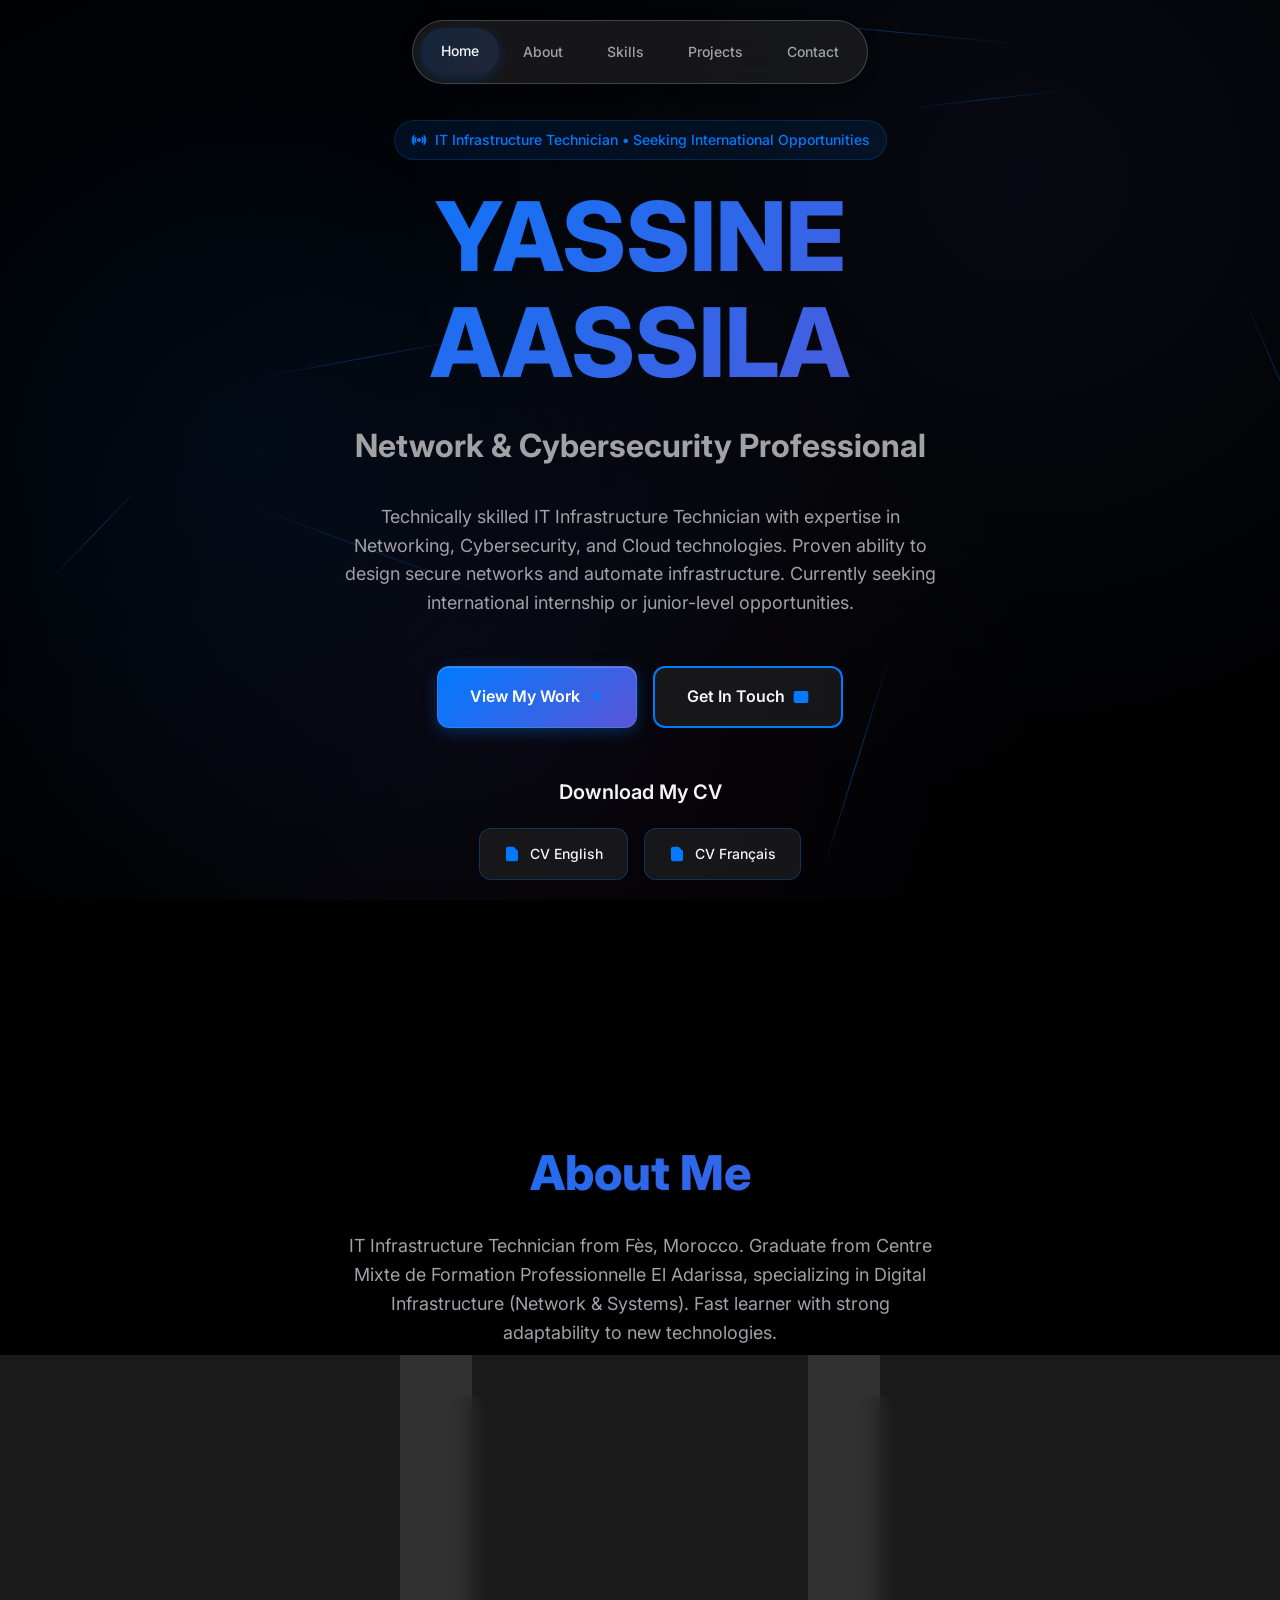
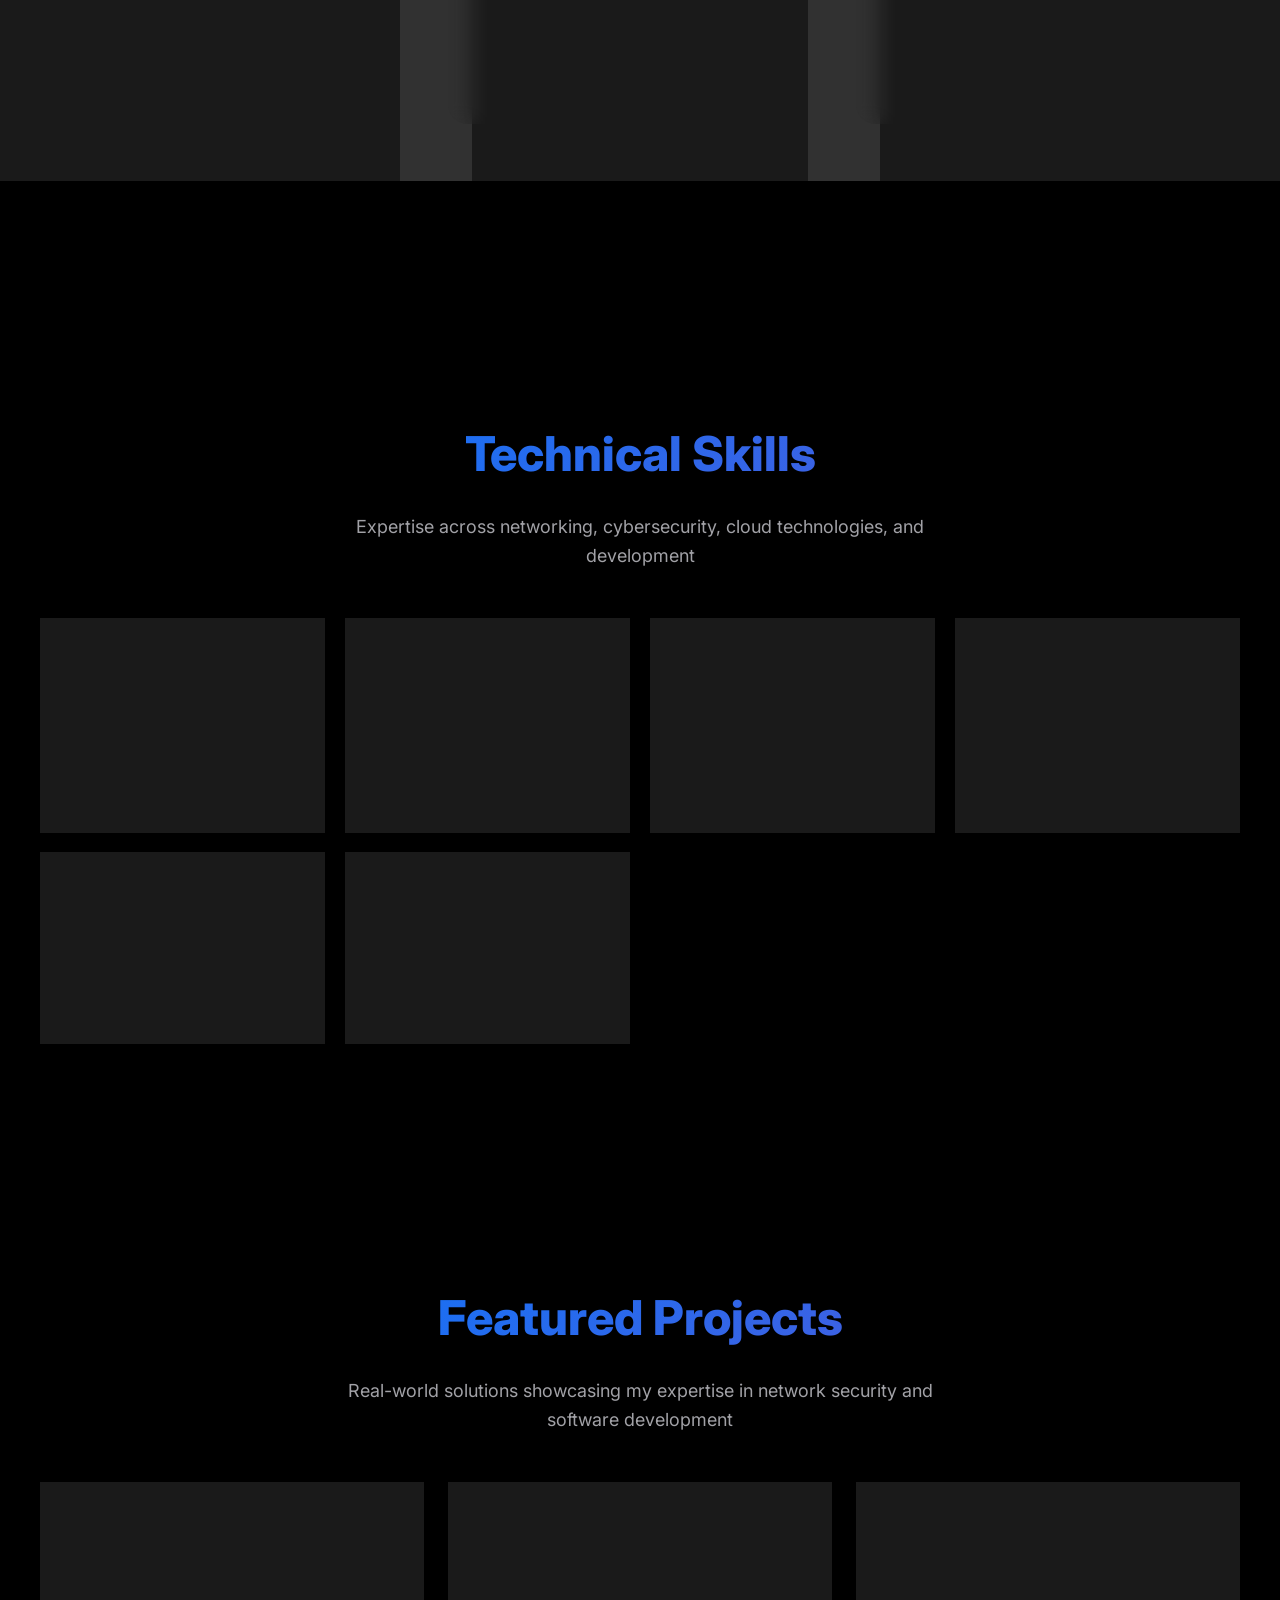
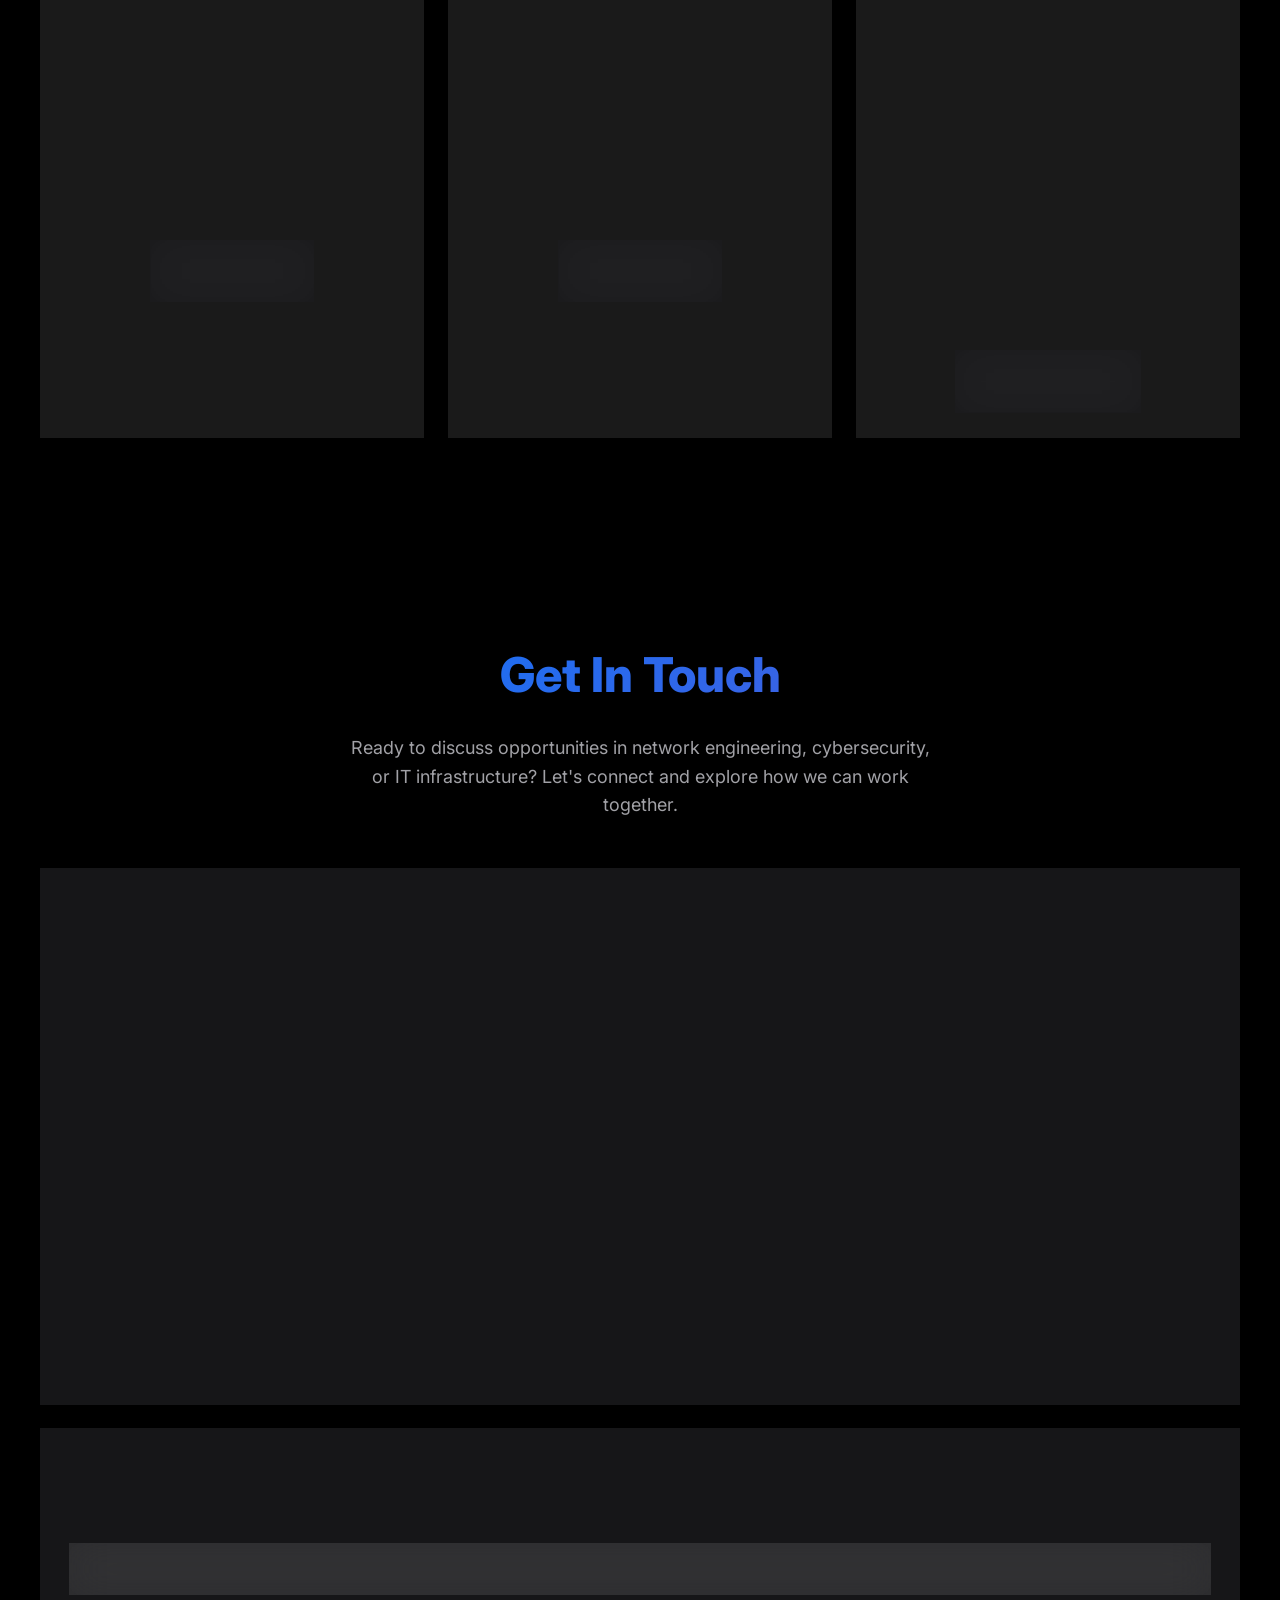
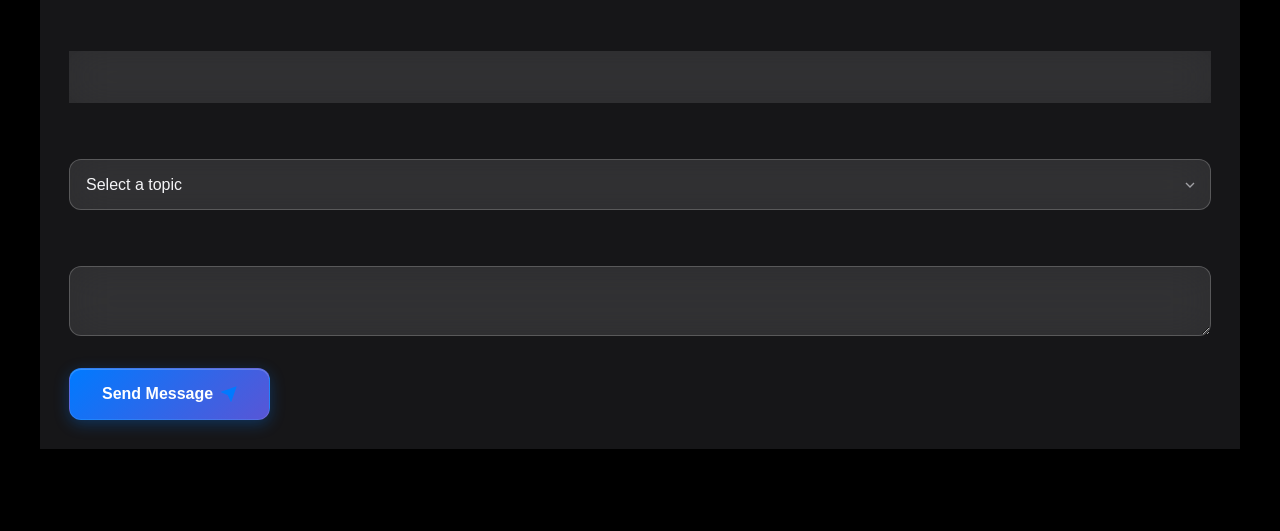
==== commit d805581f: "Perfect mobile experience - Enhanced responsiveness, touch interactions, and mobile optimizations  M" ====
--- a/index.html
+++ b/index.html
@@ -2,7 +2,7 @@
 <html lang="en">
 <head>
     <meta charset="UTF-8">
-    <meta name="viewport" content="width=device-width, initial-scale=1.0">
+    <meta name="viewport" content="width=device-width, initial-scale=1.0, maximum-scale=1.0, user-scalable=no, viewport-fit=cover">
     <title>YASSINE AASSILA - IT Infrastructure Technician | Network & Cybersecurity Professional</title>
     
     <!-- Favicon -->
--- a/styles.css
+++ b/styles.css
@@ -3,6 +3,72 @@
     margin: 0;
     padding: 0;
     box-sizing: border-box;
+}
+
+/* Prevent iOS zoom on form inputs */
+@supports (-webkit-touch-callout: none) {
+    input,
+    textarea,
+    select {
+        font-size: 16px !important;
+    }
+}
+
+/* Improve mobile performance and touch handling */
+* {
+    -webkit-tap-highlight-color: transparent;
+    -webkit-touch-callout: none;
+    -webkit-user-select: none;
+    -moz-user-select: none;
+    -ms-user-select: none;
+    user-select: none;
+}
+
+/* Allow text selection for content areas */
+p, h1, h2, h3, h4, h5, h6, span, div.card-description, div.project-description, div.skill-description {
+    -webkit-user-select: text;
+    -moz-user-select: text;
+    -ms-user-select: text;
+    user-select: text;
+}
+
+/* Allow selection in form elements */
+input, textarea, select {
+    -webkit-user-select: text;
+    -moz-user-select: text;
+    -ms-user-select: text;
+    user-select: text;
+}
+
+/* Extra small screens (under 320px) */
+@media (max-width: 320px) {
+    .section {
+        padding: 80px 12px 40px;
+    }
+
+    .hero-title {
+        font-size: 2.5rem;
+    }
+
+    .hero-subtitle {
+        font-size: 1.1rem;
+    }
+
+    .nav-item a {
+        padding: 8px 10px;
+        font-size: 11px;
+    }
+
+    .card,
+    .project-card,
+    .skill-item {
+        padding: 20px;
+    }
+
+    .modal-content {
+        margin: 4px;
+        border-radius: 16px;
+    }
 }
 
 :root {
@@ -32,6 +98,9 @@
     line-height: 1.6;
     transition: var(--transition);
     overflow-x: hidden;
+    -webkit-font-smoothing: antialiased;
+    -moz-osx-font-smoothing: grayscale;
+    text-rendering: optimizeLegibility;
 }
 
 /* === ANIMATED BACKGROUND === */
@@ -1228,7 +1297,290 @@
 }
 
 /* === RESPONSIVE === */
-@media (max-width: 768px) {
+
+/* Mobile Small (320px - 480px) */
+@media (max-width: 480px) {
+    .nav-container {
+        top: 8px;
+        left: 8px;
+        right: 8px;
+        transform: none;
+        width: auto;
+    }
+
+    .nav-pill {
+        padding: 4px;
+        backdrop-filter: blur(20px);
+        -webkit-backdrop-filter: blur(20px);
+    }
+
+    .nav-item a {
+        padding: 10px 14px;
+        font-size: 12px;
+        min-height: 40px;
+        display: flex;
+        align-items: center;
+        justify-content: center;
+        border-radius: 8px;
+    }
+
+    .section {
+        padding: 90px 16px 50px;
+    }
+
+    .container {
+        max-width: 100%;
+        padding: 0;
+    }
+
+    .hero-title {
+        font-size: clamp(2.8rem, 12vw, 4.5rem);
+        line-height: 1.1;
+        margin-bottom: 20px;
+        text-align: center;
+    }
+
+    .hero-subtitle {
+        font-size: clamp(1.2rem, 5vw, 1.6rem);
+        margin-bottom: 24px;
+        text-align: center;
+    }
+
+    .hero-description {
+        font-size: 16px;
+        margin-bottom: 40px;
+        padding: 0 8px;
+        text-align: center;
+        line-height: 1.6;
+    }
+
+    .hero-badge {
+        padding: 8px 16px;
+        font-size: 13px;
+        margin-bottom: 20px;
+        border-radius: 20px;
+        display: inline-flex;
+        align-items: center;
+        gap: 8px;
+    }
+
+    .btn {
+        padding: 16px 24px;
+        font-size: 14px;
+        border-radius: 12px;
+        min-height: 48px;
+        font-weight: 500;
+        transition: all 0.3s ease;
+    }
+
+    .hero-cta {
+        flex-direction: column;
+        gap: 16px;
+        width: 100%;
+        align-items: center;
+    }
+
+    .hero-cta .btn {
+        width: 100%;
+        max-width: 300px;
+        justify-content: center;
+    }
+
+    .cv-downloads {
+        margin-top: 40px;
+    }
+
+    .cv-title {
+        font-size: 20px;
+        margin-bottom: 20px;
+        text-align: center;
+    }
+
+    .cv-buttons {
+        flex-direction: column;
+        gap: 16px;
+        align-items: center;
+    }
+
+    .btn-cv {
+        width: 100%;
+        max-width: 300px;
+        justify-content: center;
+        padding: 14px 20px;
+        font-size: 14px;
+        min-height: 48px;
+        border-radius: 12px;
+    }
+
+    .section-title {
+        font-size: clamp(2rem, 8vw, 2.8rem);
+        margin-bottom: 20px;
+        text-align: center;
+    }
+
+    .section-subtitle {
+        font-size: 17px;
+        padding: 0 8px;
+        margin-bottom: 40px;
+        text-align: center;
+        line-height: 1.6;
+    }
+
+    .card {
+        padding: 28px;
+        margin-bottom: 20px;
+        border-radius: 20px;
+    }
+
+    .card-title {
+        font-size: 22px;
+        margin-bottom: 12px;
+    }
+
+    .card-description {
+        font-size: 15px;
+        line-height: 1.6;
+    }
+
+    .project-card {
+        padding: 28px;
+        border-radius: 20px;
+    }
+
+    .project-card .project-description {
+        font-size: 14px;
+        line-height: 1.6;
+        margin-bottom: 20px;
+    }
+
+    .project-tags {
+        gap: 8px;
+        margin-bottom: 20px;
+        justify-content: center;
+        flex-wrap: wrap;
+    }
+
+    .project-tag {
+        padding: 6px 12px;
+        font-size: 12px;
+        border-radius: 12px;
+    }
+
+    .skill-item {
+        padding: 24px;
+        border-radius: 20px;
+    }
+
+    .skill-name {
+        font-size: 16px;
+        margin-bottom: 8px;
+    }
+    }
+
+    .skill-description {
+        font-size: 14px;
+        line-height: 1.6;
+    }
+
+    .contact-grid {
+        grid-template-columns: 1fr;
+        gap: 24px;
+    }
+
+    .contact-info,
+    .contact-form {
+        padding: 28px;
+        border-radius: 20px;
+    }
+
+    .form-input,
+    .form-textarea,
+    .form-select {
+        padding: 16px;
+        font-size: 16px;
+        min-height: 48px;
+        border-radius: 12px;
+    }
+
+    .form-label {
+        font-size: 15px;
+        margin-bottom: 8px;
+    }
+
+    .contact-item {
+        padding: 16px 0;
+        border-radius: 12px;
+    }
+
+    .contact-details h4 {
+        font-size: 16px;
+    }
+
+    .contact-details p {
+        font-size: 14px;
+    }
+
+    /* Modal improvements for small screens */
+    .modal {
+        padding: 8px;
+    }
+
+    .modal-content {
+        max-width: 100%;
+        max-height: 95vh;
+        margin: 0;
+        border-radius: 20px;
+        overflow-y: auto;
+    }
+
+    .modal-header {
+        padding: 16px 20px;
+        position: sticky;
+        top: 0;
+        background: var(--bg-secondary);
+        border-radius: 20px 20px 0 0;
+    }
+
+    .modal-title {
+        font-size: 20px;
+        line-height: 1.3;
+    }
+
+    .modal-close {
+        width: 44px;
+        height: 44px;
+        font-size: 24px;
+    }
+
+    .modal-body {
+        padding: 20px;
+        font-size: 15px;
+    }
+
+    .modal-body h2 {
+        font-size: 20px;
+        margin: 24px 0 12px 0;
+    }
+
+    .modal-body h3 {
+        font-size: 18px;
+        margin: 20px 0 10px 0;
+    }
+
+    .modal-body p,
+    .modal-body li {
+        font-size: 14px;
+        line-height: 1.7;
+    }
+
+    .tech-tag {
+        padding: 6px 12px;
+        font-size: 12px;
+    }
+}
+
+/* Mobile Medium (481px - 767px) */
+@media (min-width: 481px) and (max-width: 767px) {
     .nav-container {
         top: 10px;
         left: 10px;
@@ -1239,81 +1591,359 @@
 
     .nav-pill {
         padding: 6px;
+        backdrop-filter: blur(20px);
+        -webkit-backdrop-filter: blur(20px);
     }
 
     .nav-item a {
-        padding: 10px 16px;
-        font-size: 12px;
+        padding: 12px 16px;
+        font-size: 13px;
+        min-height: 44px;
+        display: flex;
+        align-items: center;
+        justify-content: center;
     }
 
     .section {
-        padding: 100px 16px 60px;
+        padding: 100px 20px 60px;
     }
 
     .hero-cta {
         flex-direction: column;
+        gap: 16px;
         align-items: center;
+    }
+
+    .hero-cta .btn {
+        width: 100%;
+        max-width: 340px;
+        justify-content: center;
+        min-height: 50px;
     }
 
     .cv-buttons {
         flex-direction: column;
+        gap: 16px;
         align-items: center;
     }
 
     .btn-cv {
         width: 100%;
-        max-width: 250px;
+        max-width: 340px;
         justify-content: center;
+        min-height: 50px;
+    }
+
+    .card,
+    .project-card,
+    .skill-item {
+        padding: 32px;
+        border-radius: 20px;
     }
 
     .contact-grid {
         grid-template-columns: 1fr;
-        gap: 24px;
-    }
-
+        gap: 28px;
+    }
+}
+
+/* Tablet (768px - 1024px) */
+@media (min-width: 768px) and (max-width: 1024px) {
+    .nav-container {
+        top: 15px;
+        left: 20px;
+        right: 20px;
+        transform: none;
+        width: auto;
+    }
+
+    .section {
+        padding: 110px 24px 70px;
+    }
+
+    .cards-grid {
+        grid-template-columns: repeat(auto-fit, minmax(320px, 1fr));
+        gap: 20px;
+    }
+
+    .skills-grid {
+        grid-template-columns: repeat(auto-fit, minmax(300px, 1fr));
+        gap: 18px;
+    }
+
+    .contact-grid {
+        grid-template-columns: 1fr;
+        gap: 32px;
+    }
+}
+
+/* General mobile improvements */
+@media (max-width: 768px) {
+    /* Prevent horizontal scroll and improve performance */
+    body {
+        overflow-x: hidden;
+        -webkit-overflow-scrolling: touch;
+    }
+
+    /* Better touch targets */
+    .nav-item a,
+    .btn,
+    .btn-cv {
+        min-height: 44px;
+        display: flex;
+        align-items: center;
+        justify-content: center;
+        -webkit-tap-highlight-color: rgba(0, 122, 255, 0.2);
+    }
+
+    /* Improve form usability */
+    .form-input,
+    .form-textarea,
+    .form-select {
+        font-size: 16px; /* Prevents zoom on iOS */
+        min-height: 48px;
+        -webkit-appearance: none;
+        -moz-appearance: none;
+        appearance: none;
+        border-radius: 12px;
+        transition: all 0.3s ease;
+    }
+
+    .form-input:focus,
+    .form-textarea:focus,
+    .form-select:focus {
+        outline: none;
+        border-color: var(--primary-color);
+        box-shadow: 0 0 0 3px rgba(0, 122, 255, 0.1);
+    }
+
+    .form-select {
+        background-position: right 16px center;
+        background-size: 16px;
+    }
+
+    /* Better spacing for cards */
     .cards-grid,
     .skills-grid {
         grid-template-columns: 1fr;
-    }
-
-    .modal {
-        padding: 10px;
-    }
-
-    .modal-content {
+        gap: 20px;
+    }
+
+    .project-card {
+        margin-bottom: 20px;
+    }
+
+    /* Floating elements performance - completely hide on mobile */
+    .floating-elements {
+        display: none !important;
+    }
+
+    /* Navigation improvements */
+    .nav-list {
+        gap: 4px;
+    }
+
+    /* Hero section adjustments */
+    .hero-content {
         max-width: 100%;
-        max-height: 95vh;
-        margin: 0;
-    }
-
-    .modal-header {
-        padding: 16px 20px;
-    }
-
-    .modal-title {
-        font-size: 20px;
-    }
-
-    .modal-body {
-        padding: 20px;
-    }
-
-    .modal-screenshots {
-        grid-template-columns: 1fr;
-        padding: 16px;
-    }
-
-    .modal-downloads {
-        flex-direction: column;
-    }
-
+        padding: 0 8px;
+        text-align: center;
+    }
+
+    /* Skill progress bars - better visibility */
+    .skill-bar {
+        height: 10px;
+        border-radius: 5px;
+    }
+
+    .skill-progress {
+        border-radius: 5px;
+    }
+
+    /* Contact section improvements */
+    .contact-item {
+        flex-wrap: wrap;
+        gap: 16px;
+        align-items: center;
+    }
+
+    .contact-icon {
+        width: 36px;
+        height: 36px;
+        flex-shrink: 0;
+    }
+
+    .contact-icon svg {
+        width: 18px;
+        height: 18px;
+    }
+
+    /* Project images */
+    .project-image {
+        width: 56px;
+        height: 56px;
+        margin-top: 24px;
+        margin-bottom: 20px;
+    }
+
+    .project-image svg {
+        width: 28px;
+        height: 28px;
+    }
+
+    /* Modal touch improvements */
+    .modal-close {
+        width: 44px;
+        height: 44px;
+        font-size: 24px;
+        -webkit-tap-highlight-color: rgba(255, 255, 255, 0.1);
+    }
+
+    /* Download buttons */
     .download-btn {
         width: 100%;
         justify-content: center;
-    }
-
+        min-height: 48px;
+    }
+
+    /* Tech stack wrapping */
     .tech-stack {
         justify-content: center;
+        gap: 8px;
+        flex-wrap: wrap;
+    }
+
+    /* Better text readability */
+    .card-description,
+    .project-description,
+    .skill-description {
+        line-height: 1.7;
+    }
+
+    /* Ensure proper viewport handling */
+    .animated-bg {
+        transform: scale(1.2);
+        filter: blur(1px);
+    }
+
+    /* Improve card hover effects for touch */
+    .card:hover,
+    .skill-item:hover,
+    .project-card:hover {
+        transform: translateY(-2px);
+    }
+
+    /* Better button spacing */
+    .hero-cta,
+    .cv-buttons {
+        width: 100%;
+        max-width: 400px;
+        margin: 0 auto;
+    }
+
+    /* Improve modal scrolling */
+    .modal-content {
+        -webkit-overflow-scrolling: touch;
+    }
+
+    /* Fix project card layout */
+    .project-card {
+        text-align: center;
+    }
+
+    .project-card .project-image {
+        margin: 0 auto 20px auto;
+    }
+
+    /* Better spacing for form elements */
+    .form-group {
+        margin-bottom: 20px;
+    }
+
+    /* Improve contact form styling */
+    .contact-form .btn {
+        width: 100%;
+        margin-top: 8px;
+    }
+}
+
+/* Extra small screens (under 320px) */
+@media (max-width: 320px) {
+    .section {
+        padding: 80px 12px 40px;
+    }
+
+    .hero-title {
+        font-size: 2.5rem;
+    }
+
+    .hero-subtitle {
+        font-size: 1.1rem;
+    }
+
+    .nav-item a {
+        padding: 8px 10px;
+        font-size: 11px;
+    }
+
+    .card,
+    .project-card,
+    .skill-item {
+        padding: 20px;
+    }
+
+    .modal-content {
+        margin: 4px;
+        border-radius: 16px;
+    }
+
+    .hero-cta .btn,
+    .btn-cv {
+        max-width: 260px;
+    }
+}
+
+/* Mobile device specific improvements */
+.mobile-device {
+    -webkit-overflow-scrolling: touch;
+}
+
+.mobile-device .floating-elements {
+    display: none !important;
+}
+
+.mobile-device .modal-content {
+    -webkit-overflow-scrolling: touch;
+}
+
+.mobile-device .btn,
+.mobile-device .nav-link,
+.mobile-device .card {
+    transition: transform 0.1s ease;
+}
+
+/* Landscape mobile optimization */
+@media (max-height: 500px) and (orientation: landscape) {
+    .hero {
+        padding: 60px 20px 40px;
+    }
+    
+    .hero-title {
+        font-size: 2.5rem;
+        margin-bottom: 12px;
+    }
+    
+    .hero-subtitle {
+        font-size: 1.2rem;
+        margin-bottom: 16px;
+    }
+    
+    .hero-description {
+        margin-bottom: 24px;
+    }
+    
+    .modal-content {
+        max-height: 90vh;
     }
 }
 
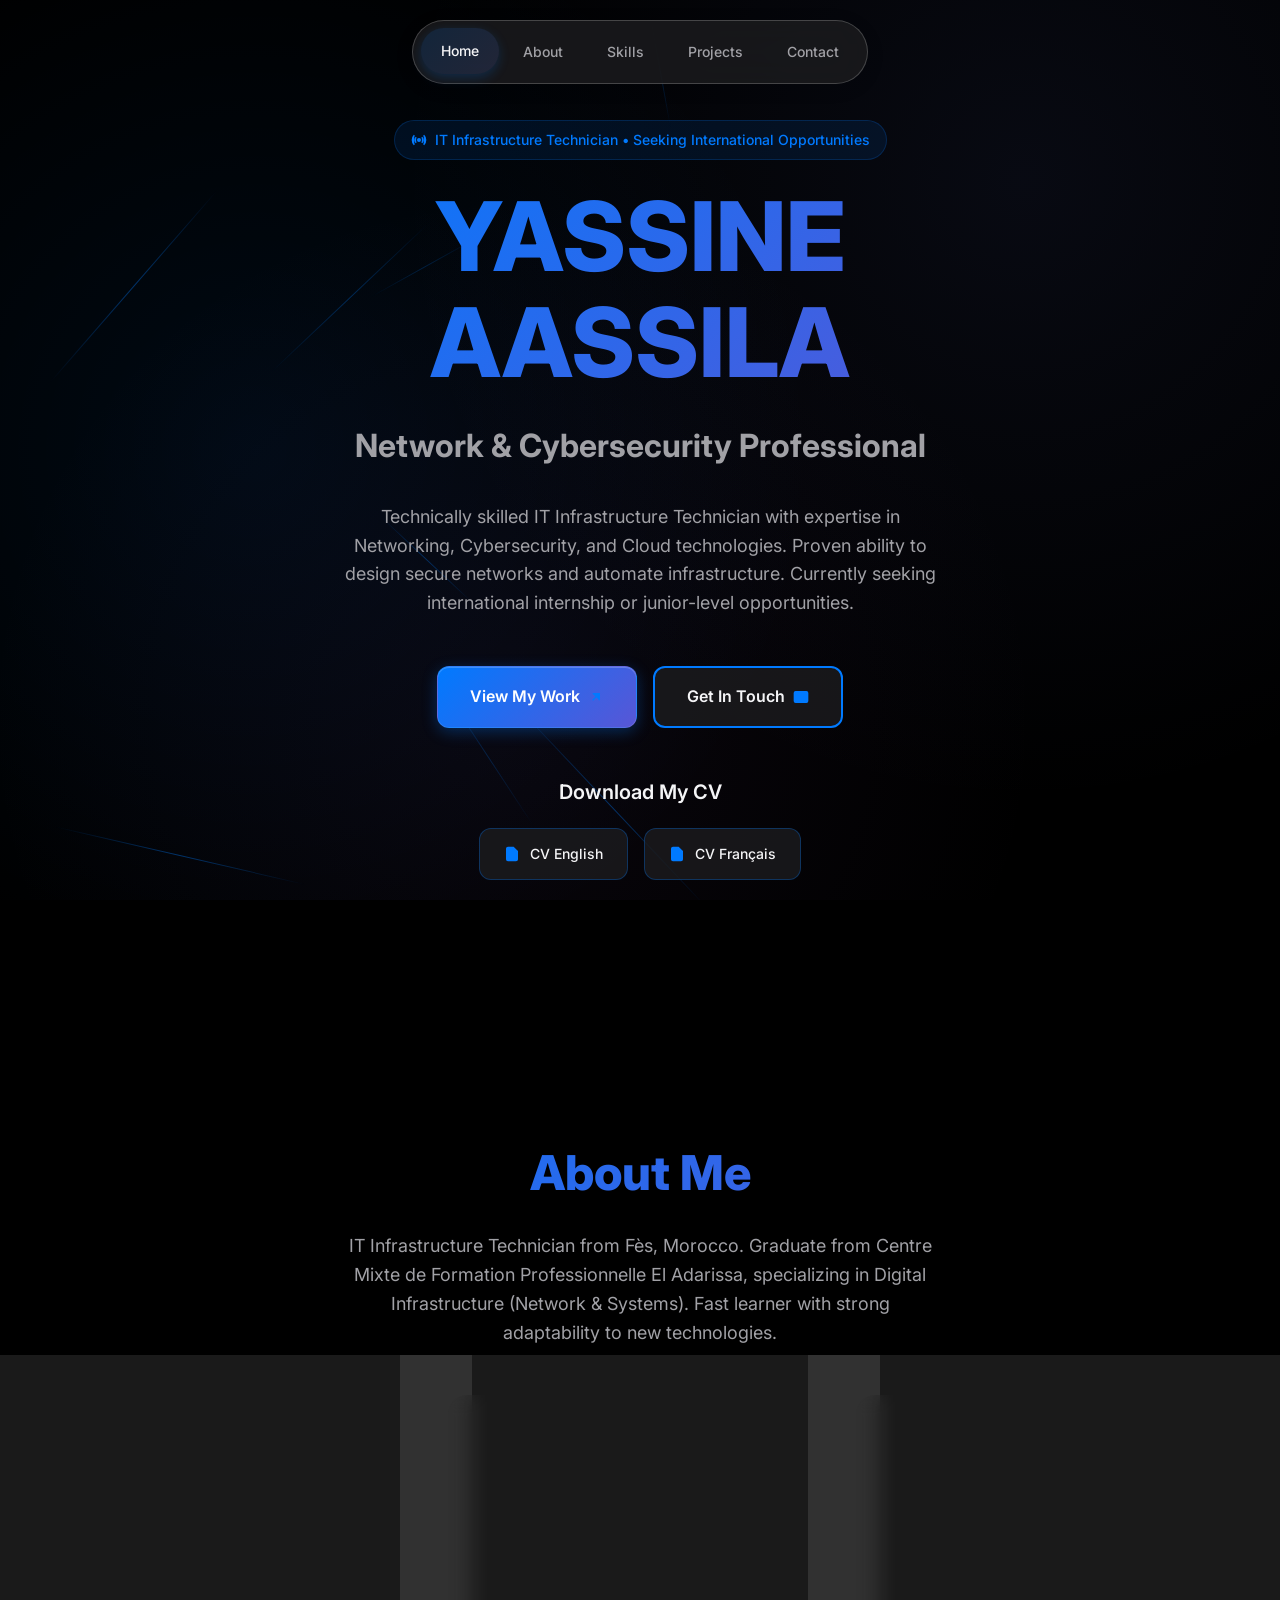
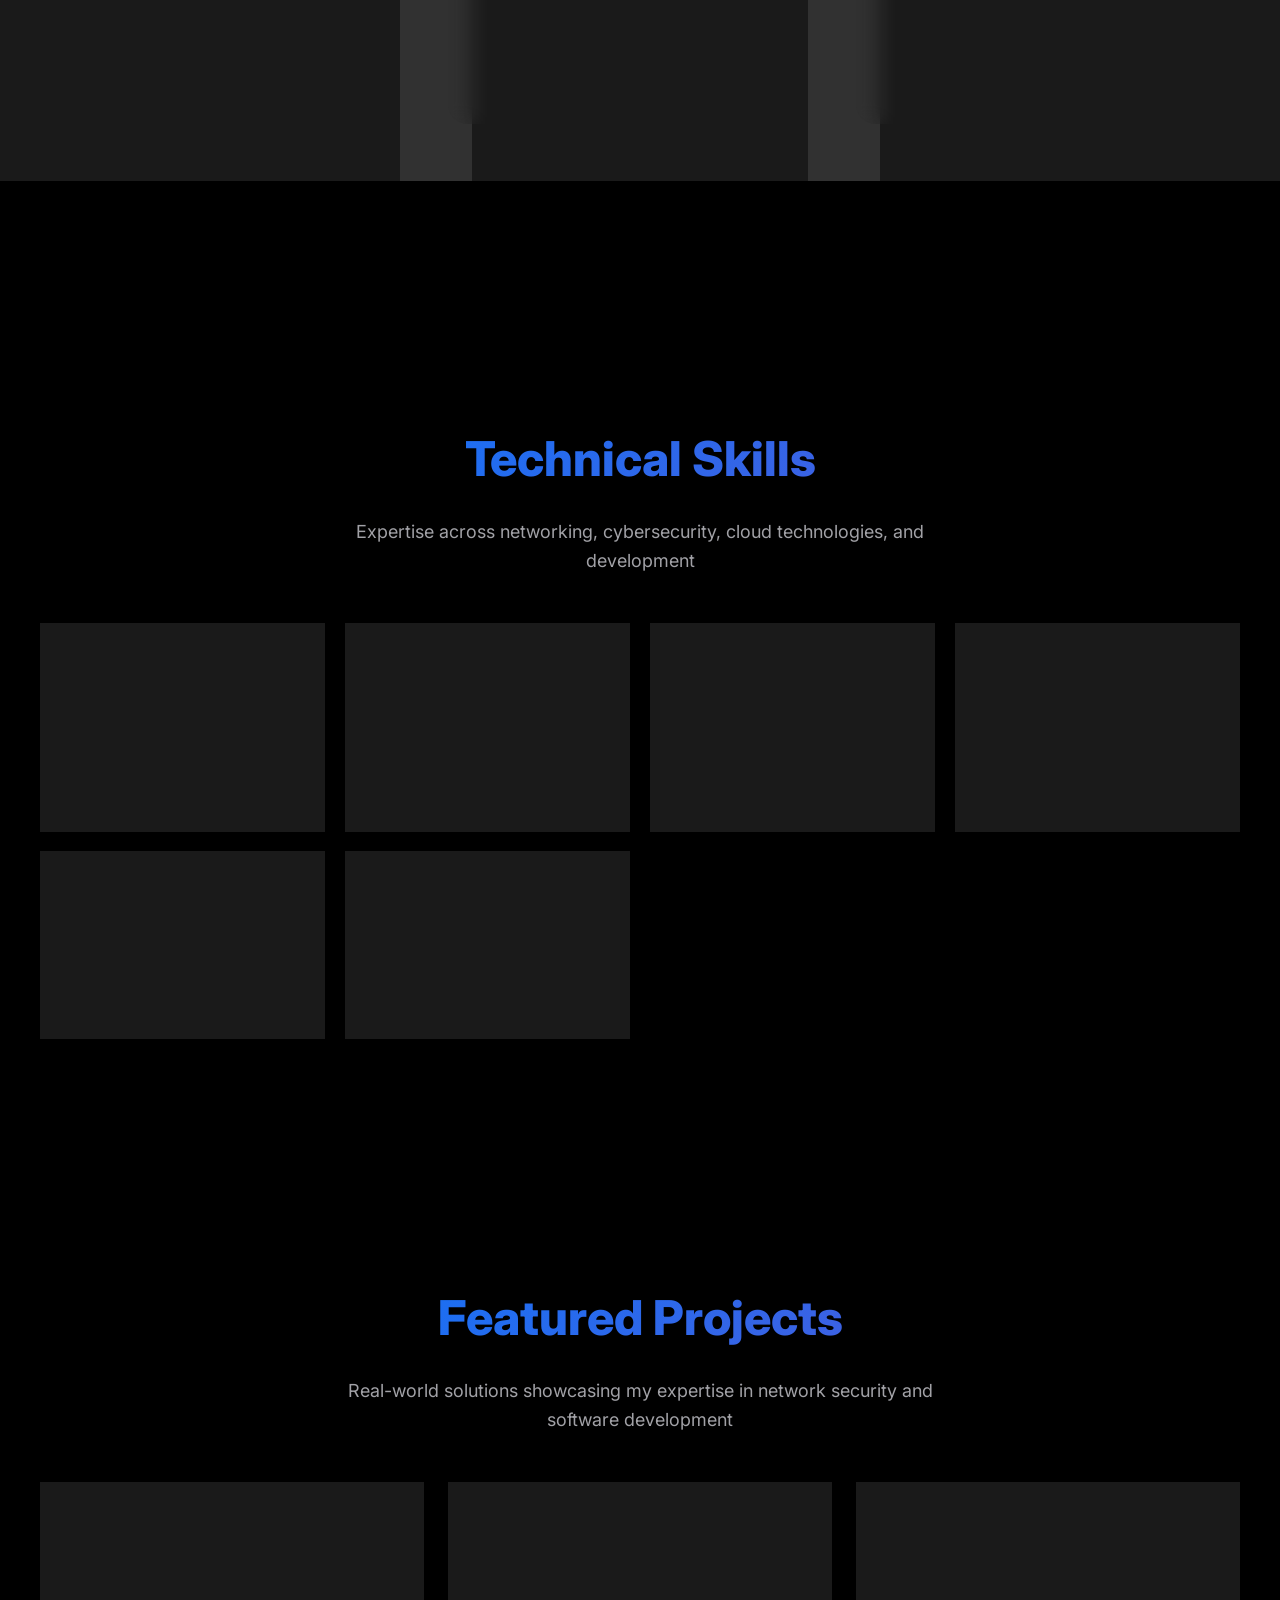
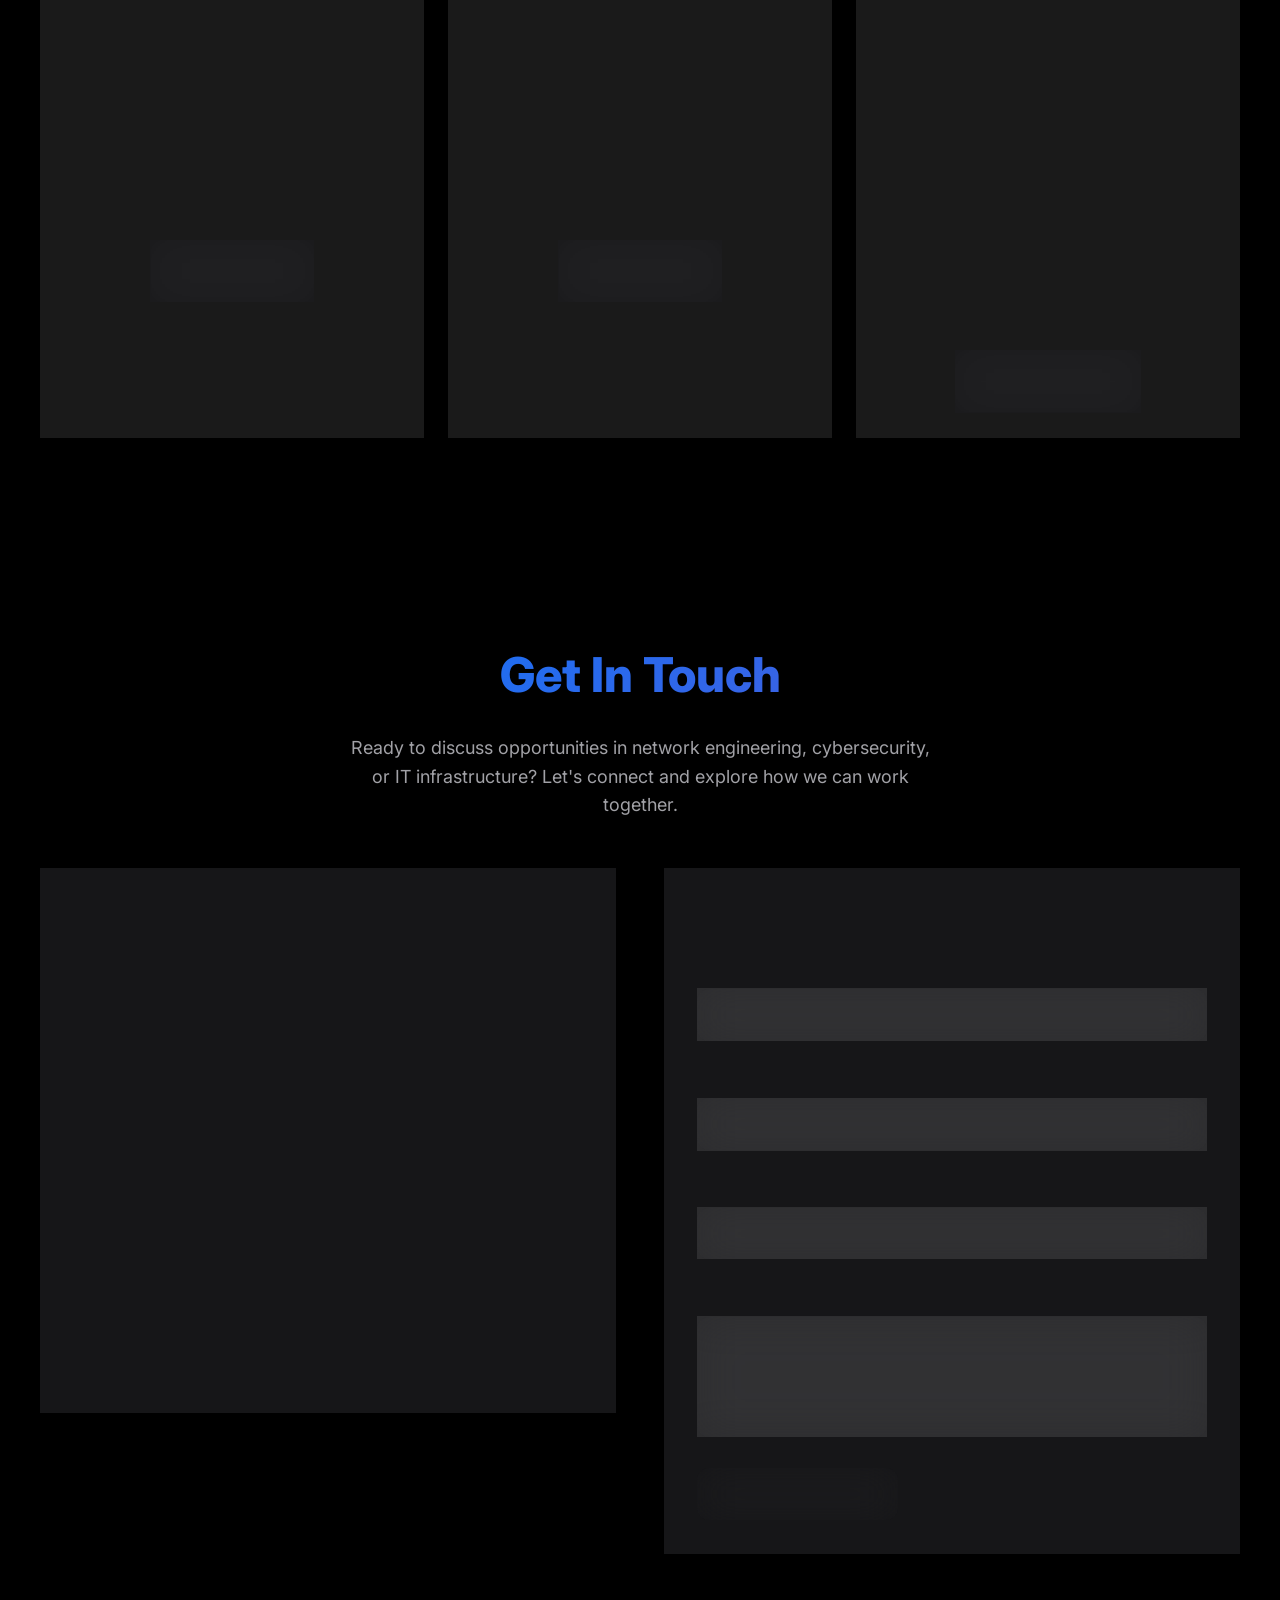
==== commit 77eb5f58: "Restore portfolio website with enhanced mobile experience  Features: - Modern glassmorphism design w" ====
--- a/index.html
+++ b/index.html
@@ -2,7 +2,7 @@
 <html lang="en">
 <head>
     <meta charset="UTF-8">
-    <meta name="viewport" content="width=device-width, initial-scale=1.0, maximum-scale=1.0, user-scalable=no, viewport-fit=cover">
+    <meta name="viewport" content="width=device-width, initial-scale=1.0">
     <title>YASSINE AASSILA - IT Infrastructure Technician | Network & Cybersecurity Professional</title>
     
     <!-- Favicon -->
--- a/styles.css
+++ b/styles.css
@@ -3,72 +3,6 @@
     margin: 0;
     padding: 0;
     box-sizing: border-box;
-}
-
-/* Prevent iOS zoom on form inputs */
-@supports (-webkit-touch-callout: none) {
-    input,
-    textarea,
-    select {
-        font-size: 16px !important;
-    }
-}
-
-/* Improve mobile performance and touch handling */
-* {
-    -webkit-tap-highlight-color: transparent;
-    -webkit-touch-callout: none;
-    -webkit-user-select: none;
-    -moz-user-select: none;
-    -ms-user-select: none;
-    user-select: none;
-}
-
-/* Allow text selection for content areas */
-p, h1, h2, h3, h4, h5, h6, span, div.card-description, div.project-description, div.skill-description {
-    -webkit-user-select: text;
-    -moz-user-select: text;
-    -ms-user-select: text;
-    user-select: text;
-}
-
-/* Allow selection in form elements */
-input, textarea, select {
-    -webkit-user-select: text;
-    -moz-user-select: text;
-    -ms-user-select: text;
-    user-select: text;
-}
-
-/* Extra small screens (under 320px) */
-@media (max-width: 320px) {
-    .section {
-        padding: 80px 12px 40px;
-    }
-
-    .hero-title {
-        font-size: 2.5rem;
-    }
-
-    .hero-subtitle {
-        font-size: 1.1rem;
-    }
-
-    .nav-item a {
-        padding: 8px 10px;
-        font-size: 11px;
-    }
-
-    .card,
-    .project-card,
-    .skill-item {
-        padding: 20px;
-    }
-
-    .modal-content {
-        margin: 4px;
-        border-radius: 16px;
-    }
 }
 
 :root {
@@ -98,9 +32,6 @@
     line-height: 1.6;
     transition: var(--transition);
     overflow-x: hidden;
-    -webkit-font-smoothing: antialiased;
-    -moz-osx-font-smoothing: grayscale;
-    text-rendering: optimizeLegibility;
 }
 
 /* === ANIMATED BACKGROUND === */
@@ -1297,290 +1228,7 @@
 }
 
 /* === RESPONSIVE === */
-
-/* Mobile Small (320px - 480px) */
-@media (max-width: 480px) {
-    .nav-container {
-        top: 8px;
-        left: 8px;
-        right: 8px;
-        transform: none;
-        width: auto;
-    }
-
-    .nav-pill {
-        padding: 4px;
-        backdrop-filter: blur(20px);
-        -webkit-backdrop-filter: blur(20px);
-    }
-
-    .nav-item a {
-        padding: 10px 14px;
-        font-size: 12px;
-        min-height: 40px;
-        display: flex;
-        align-items: center;
-        justify-content: center;
-        border-radius: 8px;
-    }
-
-    .section {
-        padding: 90px 16px 50px;
-    }
-
-    .container {
-        max-width: 100%;
-        padding: 0;
-    }
-
-    .hero-title {
-        font-size: clamp(2.8rem, 12vw, 4.5rem);
-        line-height: 1.1;
-        margin-bottom: 20px;
-        text-align: center;
-    }
-
-    .hero-subtitle {
-        font-size: clamp(1.2rem, 5vw, 1.6rem);
-        margin-bottom: 24px;
-        text-align: center;
-    }
-
-    .hero-description {
-        font-size: 16px;
-        margin-bottom: 40px;
-        padding: 0 8px;
-        text-align: center;
-        line-height: 1.6;
-    }
-
-    .hero-badge {
-        padding: 8px 16px;
-        font-size: 13px;
-        margin-bottom: 20px;
-        border-radius: 20px;
-        display: inline-flex;
-        align-items: center;
-        gap: 8px;
-    }
-
-    .btn {
-        padding: 16px 24px;
-        font-size: 14px;
-        border-radius: 12px;
-        min-height: 48px;
-        font-weight: 500;
-        transition: all 0.3s ease;
-    }
-
-    .hero-cta {
-        flex-direction: column;
-        gap: 16px;
-        width: 100%;
-        align-items: center;
-    }
-
-    .hero-cta .btn {
-        width: 100%;
-        max-width: 300px;
-        justify-content: center;
-    }
-
-    .cv-downloads {
-        margin-top: 40px;
-    }
-
-    .cv-title {
-        font-size: 20px;
-        margin-bottom: 20px;
-        text-align: center;
-    }
-
-    .cv-buttons {
-        flex-direction: column;
-        gap: 16px;
-        align-items: center;
-    }
-
-    .btn-cv {
-        width: 100%;
-        max-width: 300px;
-        justify-content: center;
-        padding: 14px 20px;
-        font-size: 14px;
-        min-height: 48px;
-        border-radius: 12px;
-    }
-
-    .section-title {
-        font-size: clamp(2rem, 8vw, 2.8rem);
-        margin-bottom: 20px;
-        text-align: center;
-    }
-
-    .section-subtitle {
-        font-size: 17px;
-        padding: 0 8px;
-        margin-bottom: 40px;
-        text-align: center;
-        line-height: 1.6;
-    }
-
-    .card {
-        padding: 28px;
-        margin-bottom: 20px;
-        border-radius: 20px;
-    }
-
-    .card-title {
-        font-size: 22px;
-        margin-bottom: 12px;
-    }
-
-    .card-description {
-        font-size: 15px;
-        line-height: 1.6;
-    }
-
-    .project-card {
-        padding: 28px;
-        border-radius: 20px;
-    }
-
-    .project-card .project-description {
-        font-size: 14px;
-        line-height: 1.6;
-        margin-bottom: 20px;
-    }
-
-    .project-tags {
-        gap: 8px;
-        margin-bottom: 20px;
-        justify-content: center;
-        flex-wrap: wrap;
-    }
-
-    .project-tag {
-        padding: 6px 12px;
-        font-size: 12px;
-        border-radius: 12px;
-    }
-
-    .skill-item {
-        padding: 24px;
-        border-radius: 20px;
-    }
-
-    .skill-name {
-        font-size: 16px;
-        margin-bottom: 8px;
-    }
-    }
-
-    .skill-description {
-        font-size: 14px;
-        line-height: 1.6;
-    }
-
-    .contact-grid {
-        grid-template-columns: 1fr;
-        gap: 24px;
-    }
-
-    .contact-info,
-    .contact-form {
-        padding: 28px;
-        border-radius: 20px;
-    }
-
-    .form-input,
-    .form-textarea,
-    .form-select {
-        padding: 16px;
-        font-size: 16px;
-        min-height: 48px;
-        border-radius: 12px;
-    }
-
-    .form-label {
-        font-size: 15px;
-        margin-bottom: 8px;
-    }
-
-    .contact-item {
-        padding: 16px 0;
-        border-radius: 12px;
-    }
-
-    .contact-details h4 {
-        font-size: 16px;
-    }
-
-    .contact-details p {
-        font-size: 14px;
-    }
-
-    /* Modal improvements for small screens */
-    .modal {
-        padding: 8px;
-    }
-
-    .modal-content {
-        max-width: 100%;
-        max-height: 95vh;
-        margin: 0;
-        border-radius: 20px;
-        overflow-y: auto;
-    }
-
-    .modal-header {
-        padding: 16px 20px;
-        position: sticky;
-        top: 0;
-        background: var(--bg-secondary);
-        border-radius: 20px 20px 0 0;
-    }
-
-    .modal-title {
-        font-size: 20px;
-        line-height: 1.3;
-    }
-
-    .modal-close {
-        width: 44px;
-        height: 44px;
-        font-size: 24px;
-    }
-
-    .modal-body {
-        padding: 20px;
-        font-size: 15px;
-    }
-
-    .modal-body h2 {
-        font-size: 20px;
-        margin: 24px 0 12px 0;
-    }
-
-    .modal-body h3 {
-        font-size: 18px;
-        margin: 20px 0 10px 0;
-    }
-
-    .modal-body p,
-    .modal-body li {
-        font-size: 14px;
-        line-height: 1.7;
-    }
-
-    .tech-tag {
-        padding: 6px 12px;
-        font-size: 12px;
-    }
-}
-
-/* Mobile Medium (481px - 767px) */
-@media (min-width: 481px) and (max-width: 767px) {
+@media (max-width: 768px) {
     .nav-container {
         top: 10px;
         left: 10px;
@@ -1591,359 +1239,81 @@
 
     .nav-pill {
         padding: 6px;
-        backdrop-filter: blur(20px);
-        -webkit-backdrop-filter: blur(20px);
     }
 
     .nav-item a {
-        padding: 12px 16px;
-        font-size: 13px;
-        min-height: 44px;
-        display: flex;
-        align-items: center;
-        justify-content: center;
+        padding: 10px 16px;
+        font-size: 12px;
     }
 
     .section {
-        padding: 100px 20px 60px;
+        padding: 100px 16px 60px;
     }
 
     .hero-cta {
         flex-direction: column;
-        gap: 16px;
         align-items: center;
-    }
-
-    .hero-cta .btn {
-        width: 100%;
-        max-width: 340px;
-        justify-content: center;
-        min-height: 50px;
     }
 
     .cv-buttons {
         flex-direction: column;
-        gap: 16px;
         align-items: center;
     }
 
     .btn-cv {
         width: 100%;
-        max-width: 340px;
+        max-width: 250px;
         justify-content: center;
-        min-height: 50px;
-    }
-
-    .card,
-    .project-card,
-    .skill-item {
-        padding: 32px;
-        border-radius: 20px;
     }
 
     .contact-grid {
         grid-template-columns: 1fr;
-        gap: 28px;
-    }
-}
-
-/* Tablet (768px - 1024px) */
-@media (min-width: 768px) and (max-width: 1024px) {
-    .nav-container {
-        top: 15px;
-        left: 20px;
-        right: 20px;
-        transform: none;
-        width: auto;
-    }
-
-    .section {
-        padding: 110px 24px 70px;
-    }
-
-    .cards-grid {
-        grid-template-columns: repeat(auto-fit, minmax(320px, 1fr));
-        gap: 20px;
-    }
-
-    .skills-grid {
-        grid-template-columns: repeat(auto-fit, minmax(300px, 1fr));
-        gap: 18px;
-    }
-
-    .contact-grid {
-        grid-template-columns: 1fr;
-        gap: 32px;
-    }
-}
-
-/* General mobile improvements */
-@media (max-width: 768px) {
-    /* Prevent horizontal scroll and improve performance */
-    body {
-        overflow-x: hidden;
-        -webkit-overflow-scrolling: touch;
-    }
-
-    /* Better touch targets */
-    .nav-item a,
-    .btn,
-    .btn-cv {
-        min-height: 44px;
-        display: flex;
-        align-items: center;
-        justify-content: center;
-        -webkit-tap-highlight-color: rgba(0, 122, 255, 0.2);
-    }
-
-    /* Improve form usability */
-    .form-input,
-    .form-textarea,
-    .form-select {
-        font-size: 16px; /* Prevents zoom on iOS */
-        min-height: 48px;
-        -webkit-appearance: none;
-        -moz-appearance: none;
-        appearance: none;
-        border-radius: 12px;
-        transition: all 0.3s ease;
-    }
-
-    .form-input:focus,
-    .form-textarea:focus,
-    .form-select:focus {
-        outline: none;
-        border-color: var(--primary-color);
-        box-shadow: 0 0 0 3px rgba(0, 122, 255, 0.1);
-    }
-
-    .form-select {
-        background-position: right 16px center;
-        background-size: 16px;
-    }
-
-    /* Better spacing for cards */
+        gap: 24px;
+    }
+
     .cards-grid,
     .skills-grid {
         grid-template-columns: 1fr;
-        gap: 20px;
-    }
-
-    .project-card {
-        margin-bottom: 20px;
-    }
-
-    /* Floating elements performance - completely hide on mobile */
-    .floating-elements {
-        display: none !important;
-    }
-
-    /* Navigation improvements */
-    .nav-list {
-        gap: 4px;
-    }
-
-    /* Hero section adjustments */
-    .hero-content {
+    }
+
+    .modal {
+        padding: 10px;
+    }
+
+    .modal-content {
         max-width: 100%;
-        padding: 0 8px;
-        text-align: center;
-    }
-
-    /* Skill progress bars - better visibility */
-    .skill-bar {
-        height: 10px;
-        border-radius: 5px;
-    }
-
-    .skill-progress {
-        border-radius: 5px;
-    }
-
-    /* Contact section improvements */
-    .contact-item {
-        flex-wrap: wrap;
-        gap: 16px;
-        align-items: center;
-    }
-
-    .contact-icon {
-        width: 36px;
-        height: 36px;
-        flex-shrink: 0;
-    }
-
-    .contact-icon svg {
-        width: 18px;
-        height: 18px;
-    }
-
-    /* Project images */
-    .project-image {
-        width: 56px;
-        height: 56px;
-        margin-top: 24px;
-        margin-bottom: 20px;
-    }
-
-    .project-image svg {
-        width: 28px;
-        height: 28px;
-    }
-
-    /* Modal touch improvements */
-    .modal-close {
-        width: 44px;
-        height: 44px;
-        font-size: 24px;
-        -webkit-tap-highlight-color: rgba(255, 255, 255, 0.1);
-    }
-
-    /* Download buttons */
+        max-height: 95vh;
+        margin: 0;
+    }
+
+    .modal-header {
+        padding: 16px 20px;
+    }
+
+    .modal-title {
+        font-size: 20px;
+    }
+
+    .modal-body {
+        padding: 20px;
+    }
+
+    .modal-screenshots {
+        grid-template-columns: 1fr;
+        padding: 16px;
+    }
+
+    .modal-downloads {
+        flex-direction: column;
+    }
+
     .download-btn {
         width: 100%;
         justify-content: center;
-        min-height: 48px;
-    }
-
-    /* Tech stack wrapping */
+    }
+
     .tech-stack {
         justify-content: center;
-        gap: 8px;
-        flex-wrap: wrap;
-    }
-
-    /* Better text readability */
-    .card-description,
-    .project-description,
-    .skill-description {
-        line-height: 1.7;
-    }
-
-    /* Ensure proper viewport handling */
-    .animated-bg {
-        transform: scale(1.2);
-        filter: blur(1px);
-    }
-
-    /* Improve card hover effects for touch */
-    .card:hover,
-    .skill-item:hover,
-    .project-card:hover {
-        transform: translateY(-2px);
-    }
-
-    /* Better button spacing */
-    .hero-cta,
-    .cv-buttons {
-        width: 100%;
-        max-width: 400px;
-        margin: 0 auto;
-    }
-
-    /* Improve modal scrolling */
-    .modal-content {
-        -webkit-overflow-scrolling: touch;
-    }
-
-    /* Fix project card layout */
-    .project-card {
-        text-align: center;
-    }
-
-    .project-card .project-image {
-        margin: 0 auto 20px auto;
-    }
-
-    /* Better spacing for form elements */
-    .form-group {
-        margin-bottom: 20px;
-    }
-
-    /* Improve contact form styling */
-    .contact-form .btn {
-        width: 100%;
-        margin-top: 8px;
-    }
-}
-
-/* Extra small screens (under 320px) */
-@media (max-width: 320px) {
-    .section {
-        padding: 80px 12px 40px;
-    }
-
-    .hero-title {
-        font-size: 2.5rem;
-    }
-
-    .hero-subtitle {
-        font-size: 1.1rem;
-    }
-
-    .nav-item a {
-        padding: 8px 10px;
-        font-size: 11px;
-    }
-
-    .card,
-    .project-card,
-    .skill-item {
-        padding: 20px;
-    }
-
-    .modal-content {
-        margin: 4px;
-        border-radius: 16px;
-    }
-
-    .hero-cta .btn,
-    .btn-cv {
-        max-width: 260px;
-    }
-}
-
-/* Mobile device specific improvements */
-.mobile-device {
-    -webkit-overflow-scrolling: touch;
-}
-
-.mobile-device .floating-elements {
-    display: none !important;
-}
-
-.mobile-device .modal-content {
-    -webkit-overflow-scrolling: touch;
-}
-
-.mobile-device .btn,
-.mobile-device .nav-link,
-.mobile-device .card {
-    transition: transform 0.1s ease;
-}
-
-/* Landscape mobile optimization */
-@media (max-height: 500px) and (orientation: landscape) {
-    .hero {
-        padding: 60px 20px 40px;
-    }
-    
-    .hero-title {
-        font-size: 2.5rem;
-        margin-bottom: 12px;
-    }
-    
-    .hero-subtitle {
-        font-size: 1.2rem;
-        margin-bottom: 16px;
-    }
-    
-    .hero-description {
-        margin-bottom: 24px;
-    }
-    
-    .modal-content {
-        max-height: 90vh;
     }
 }
 
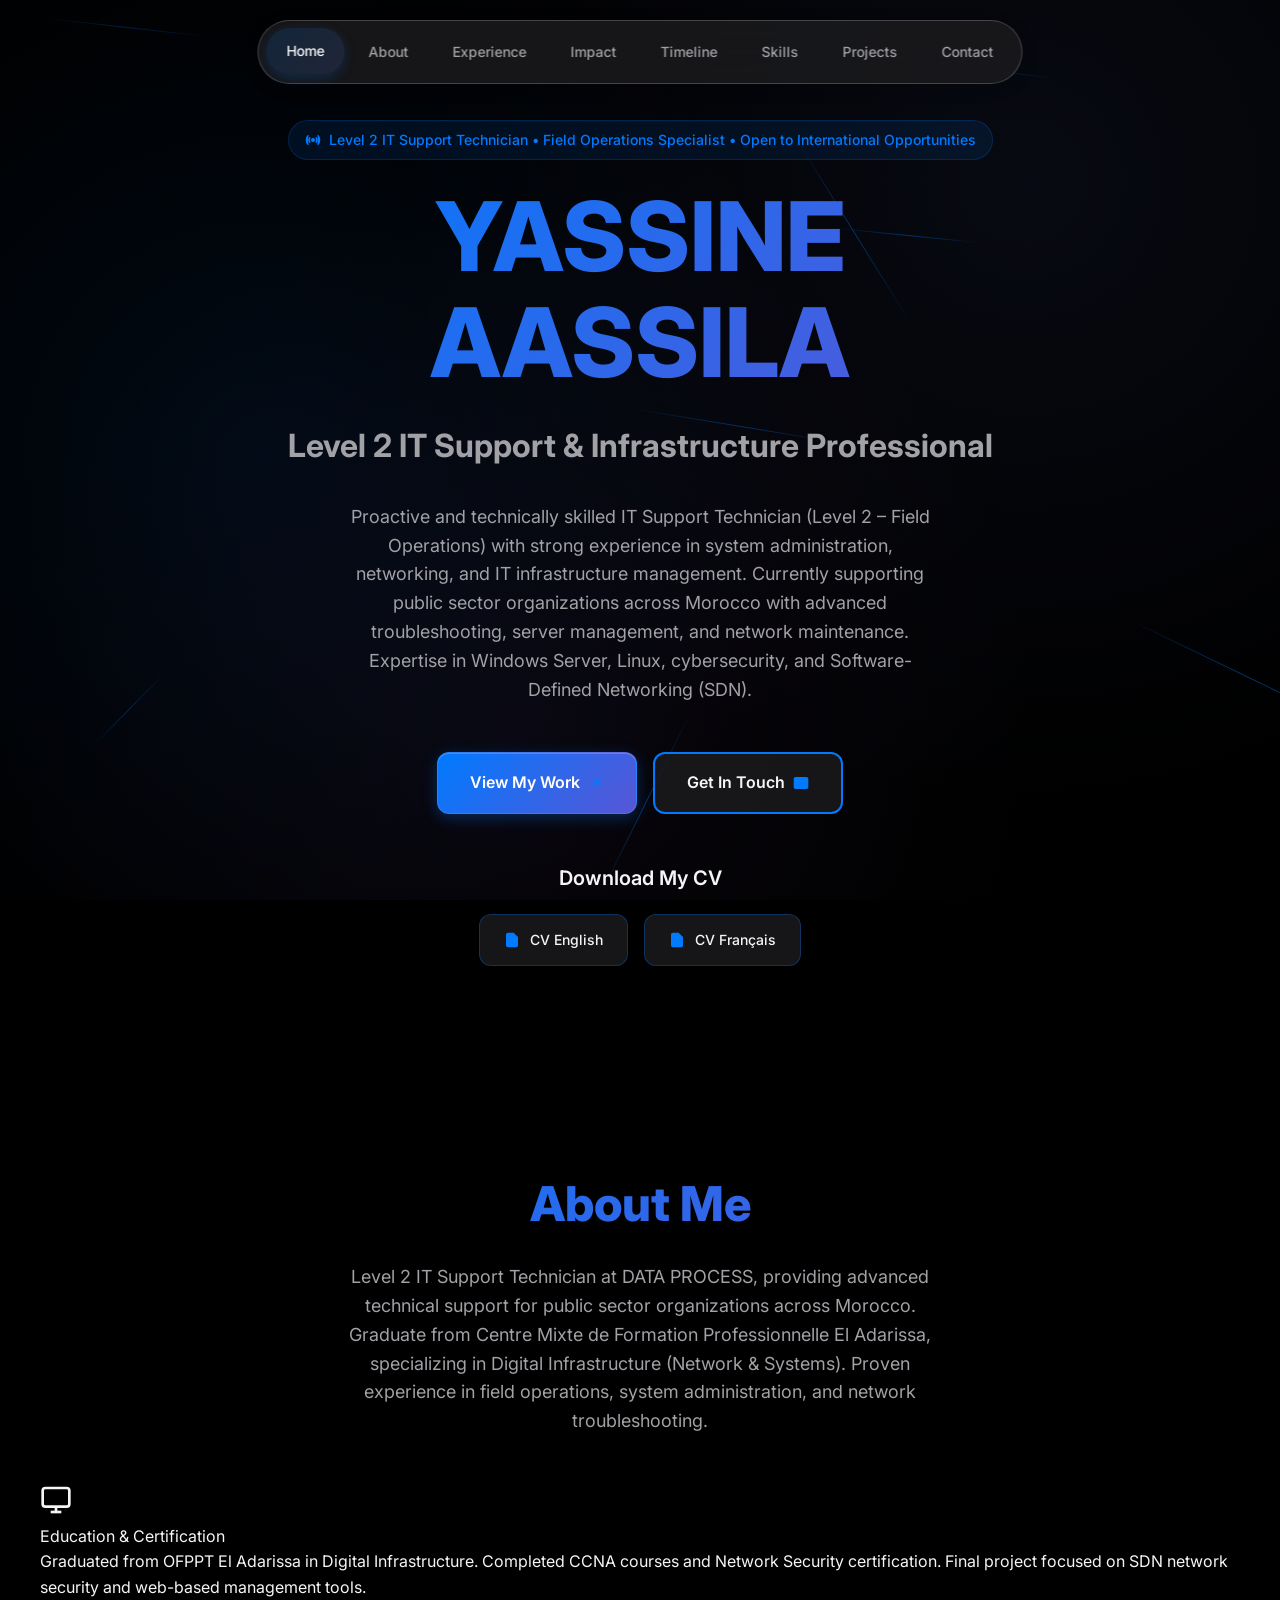
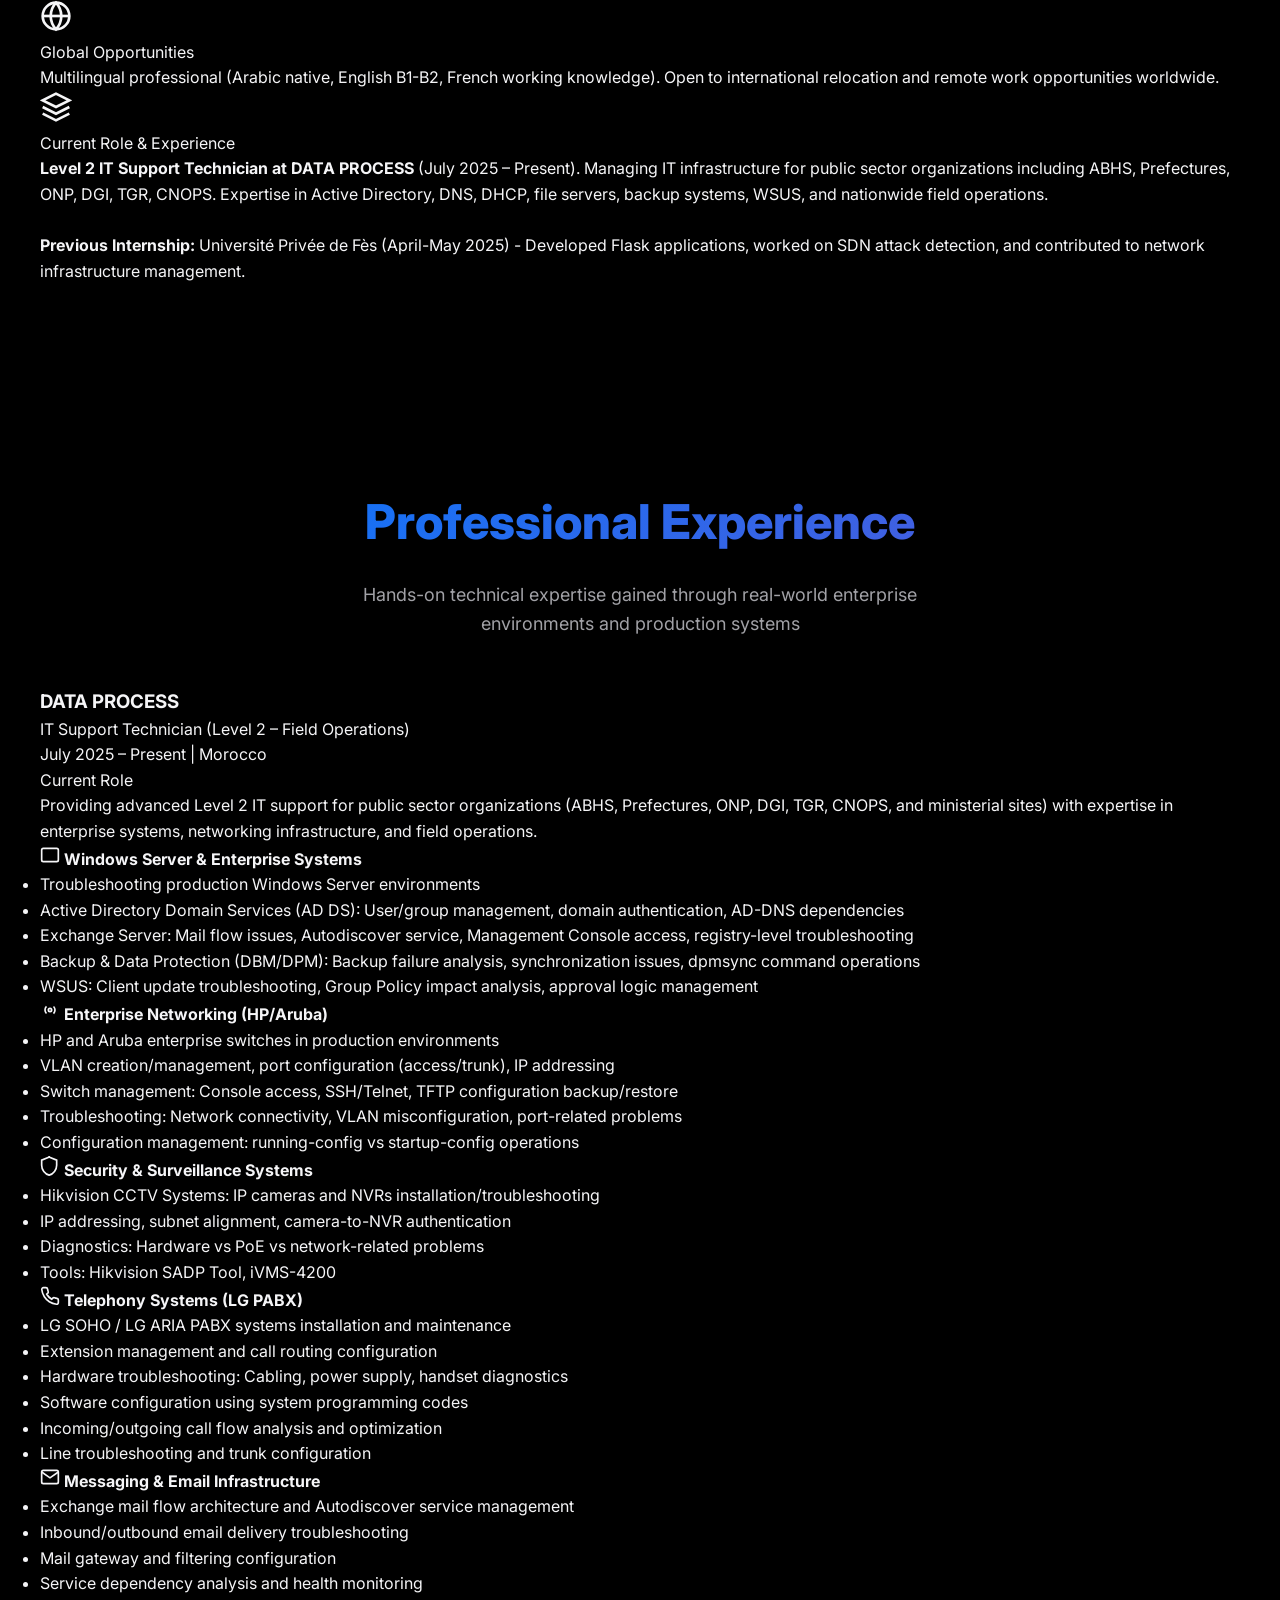
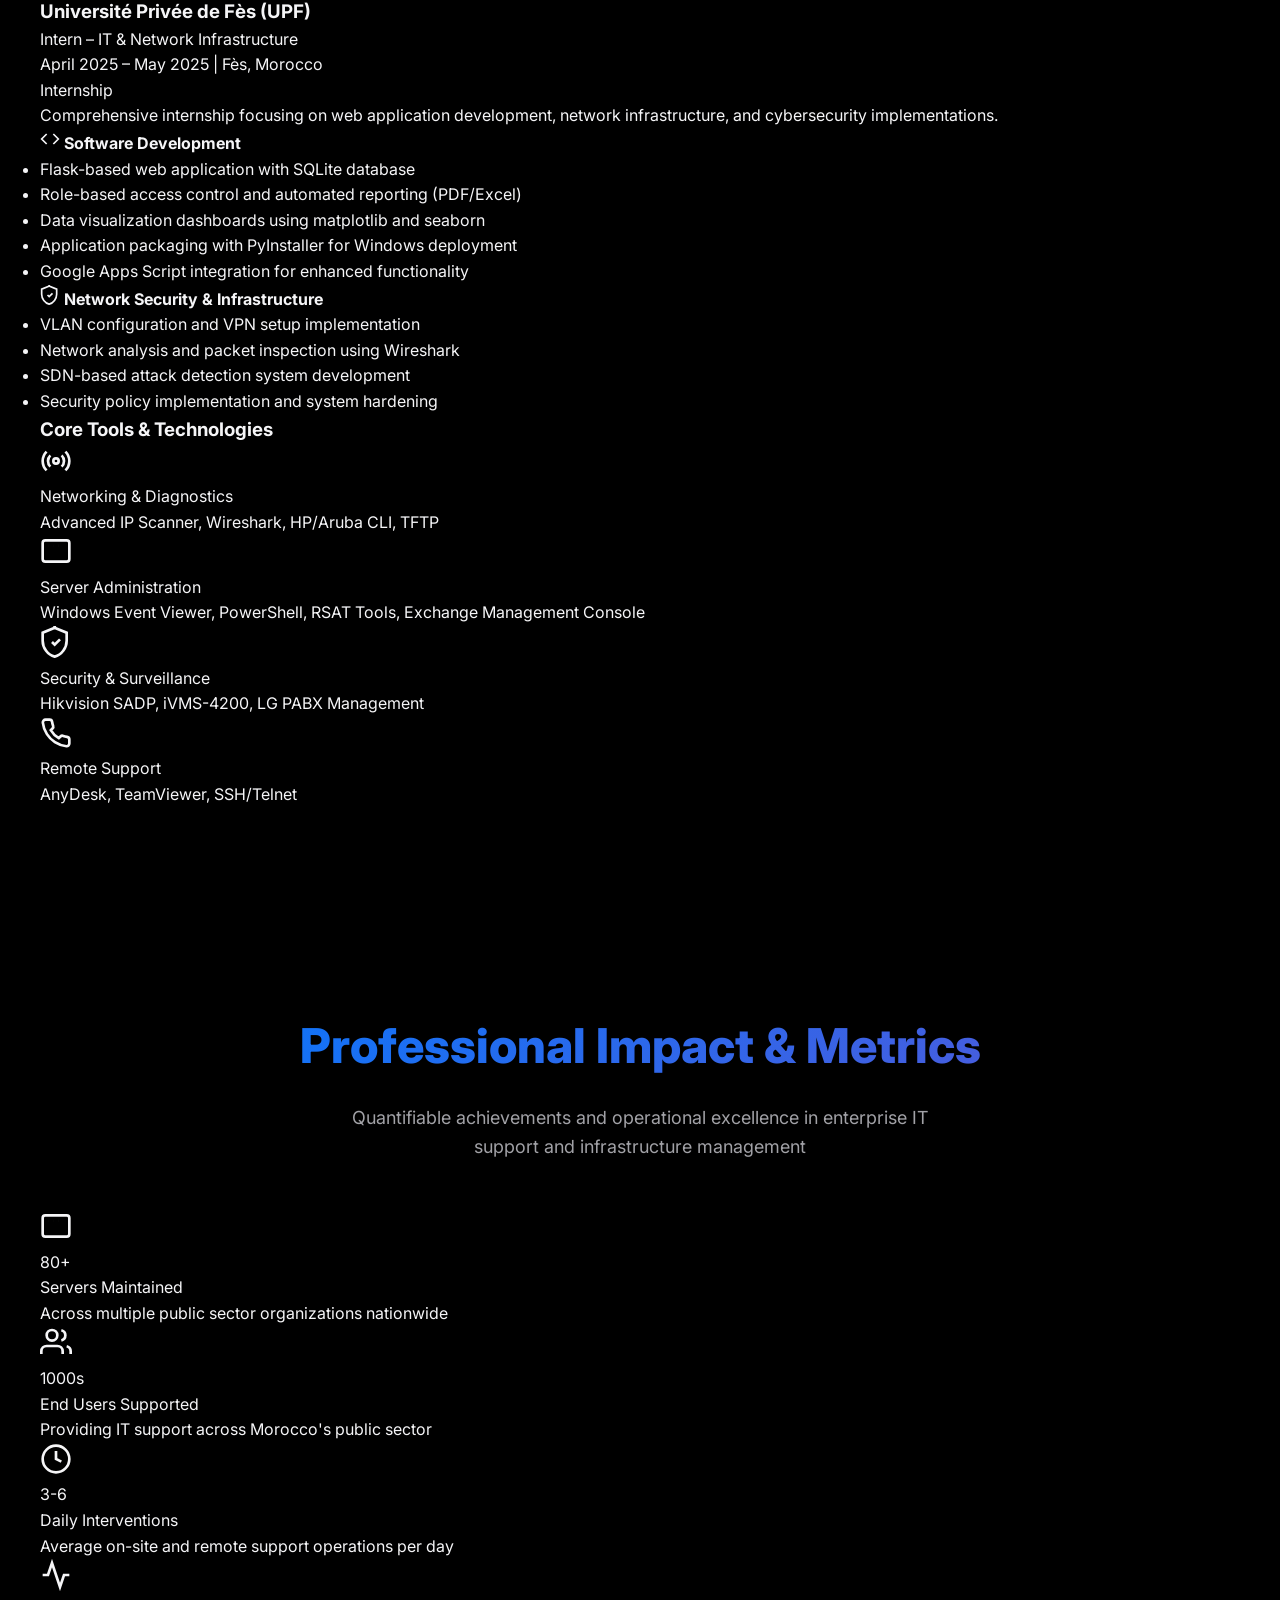
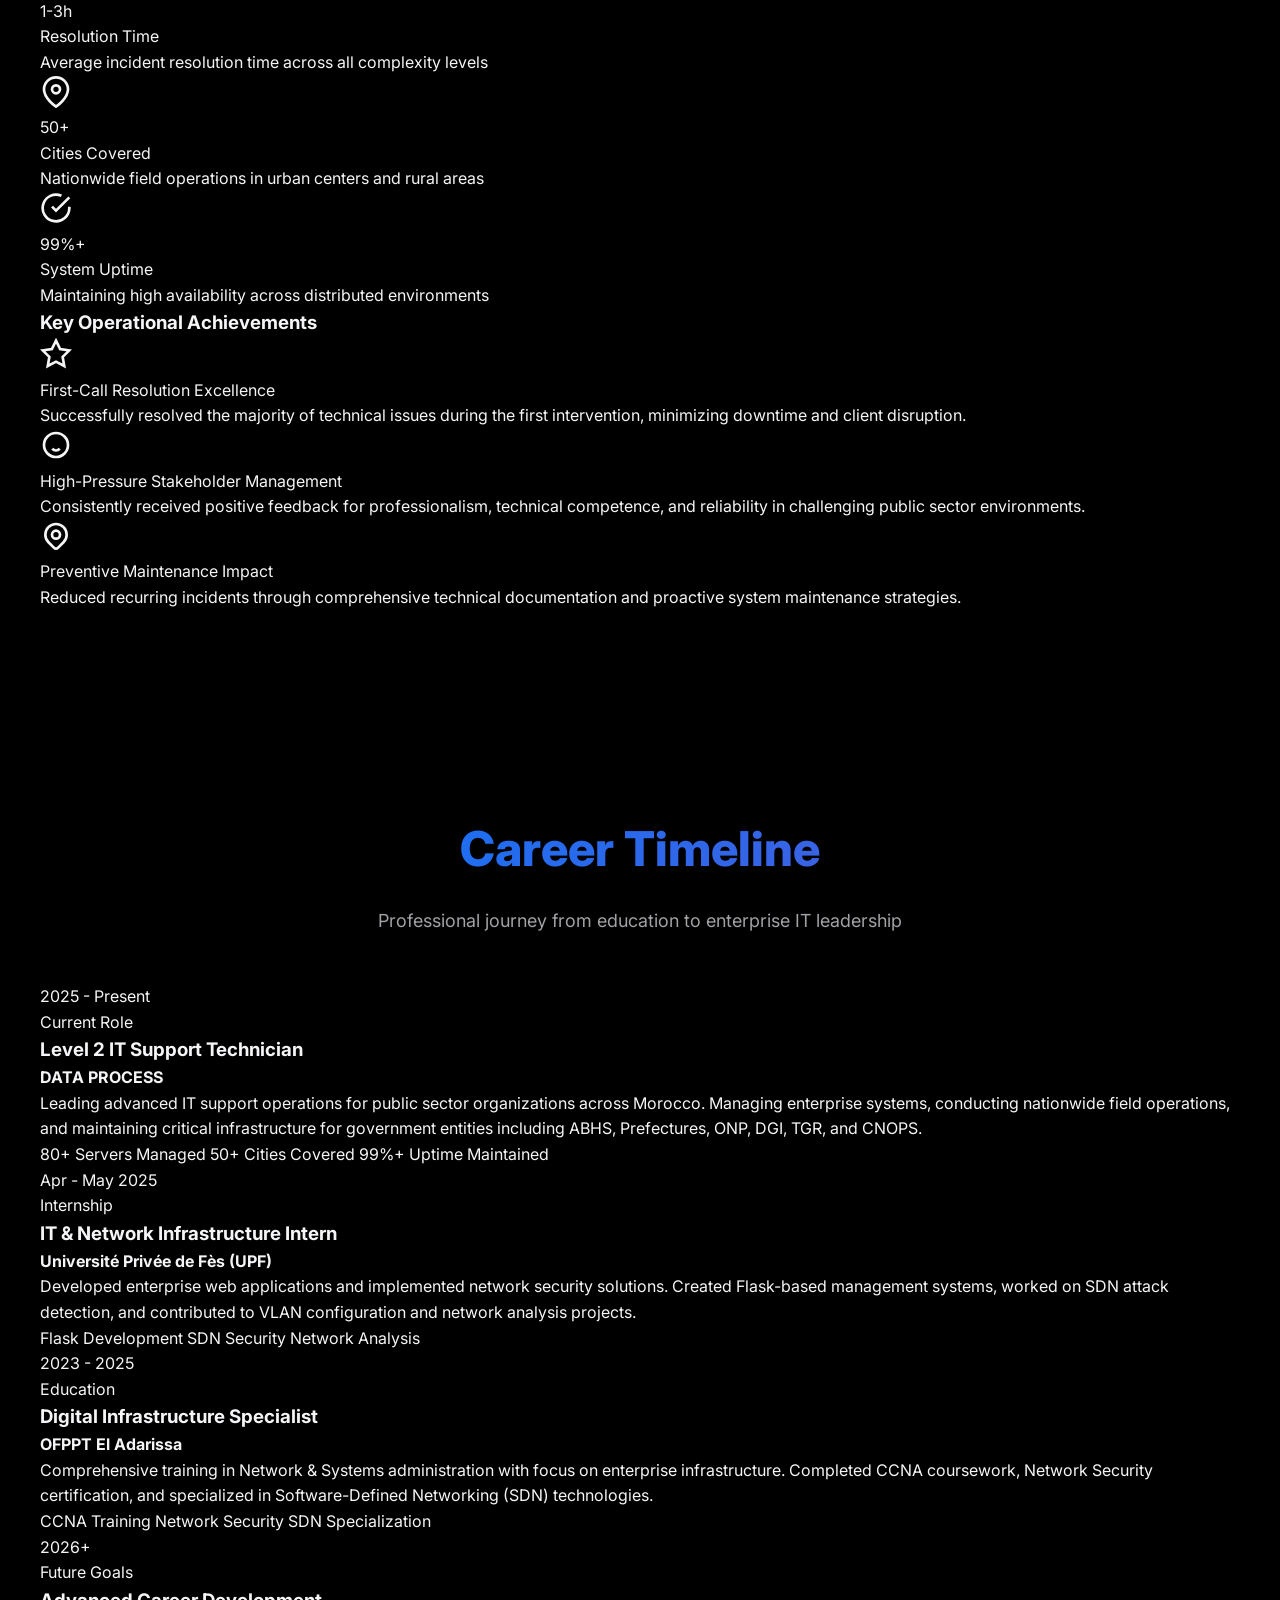
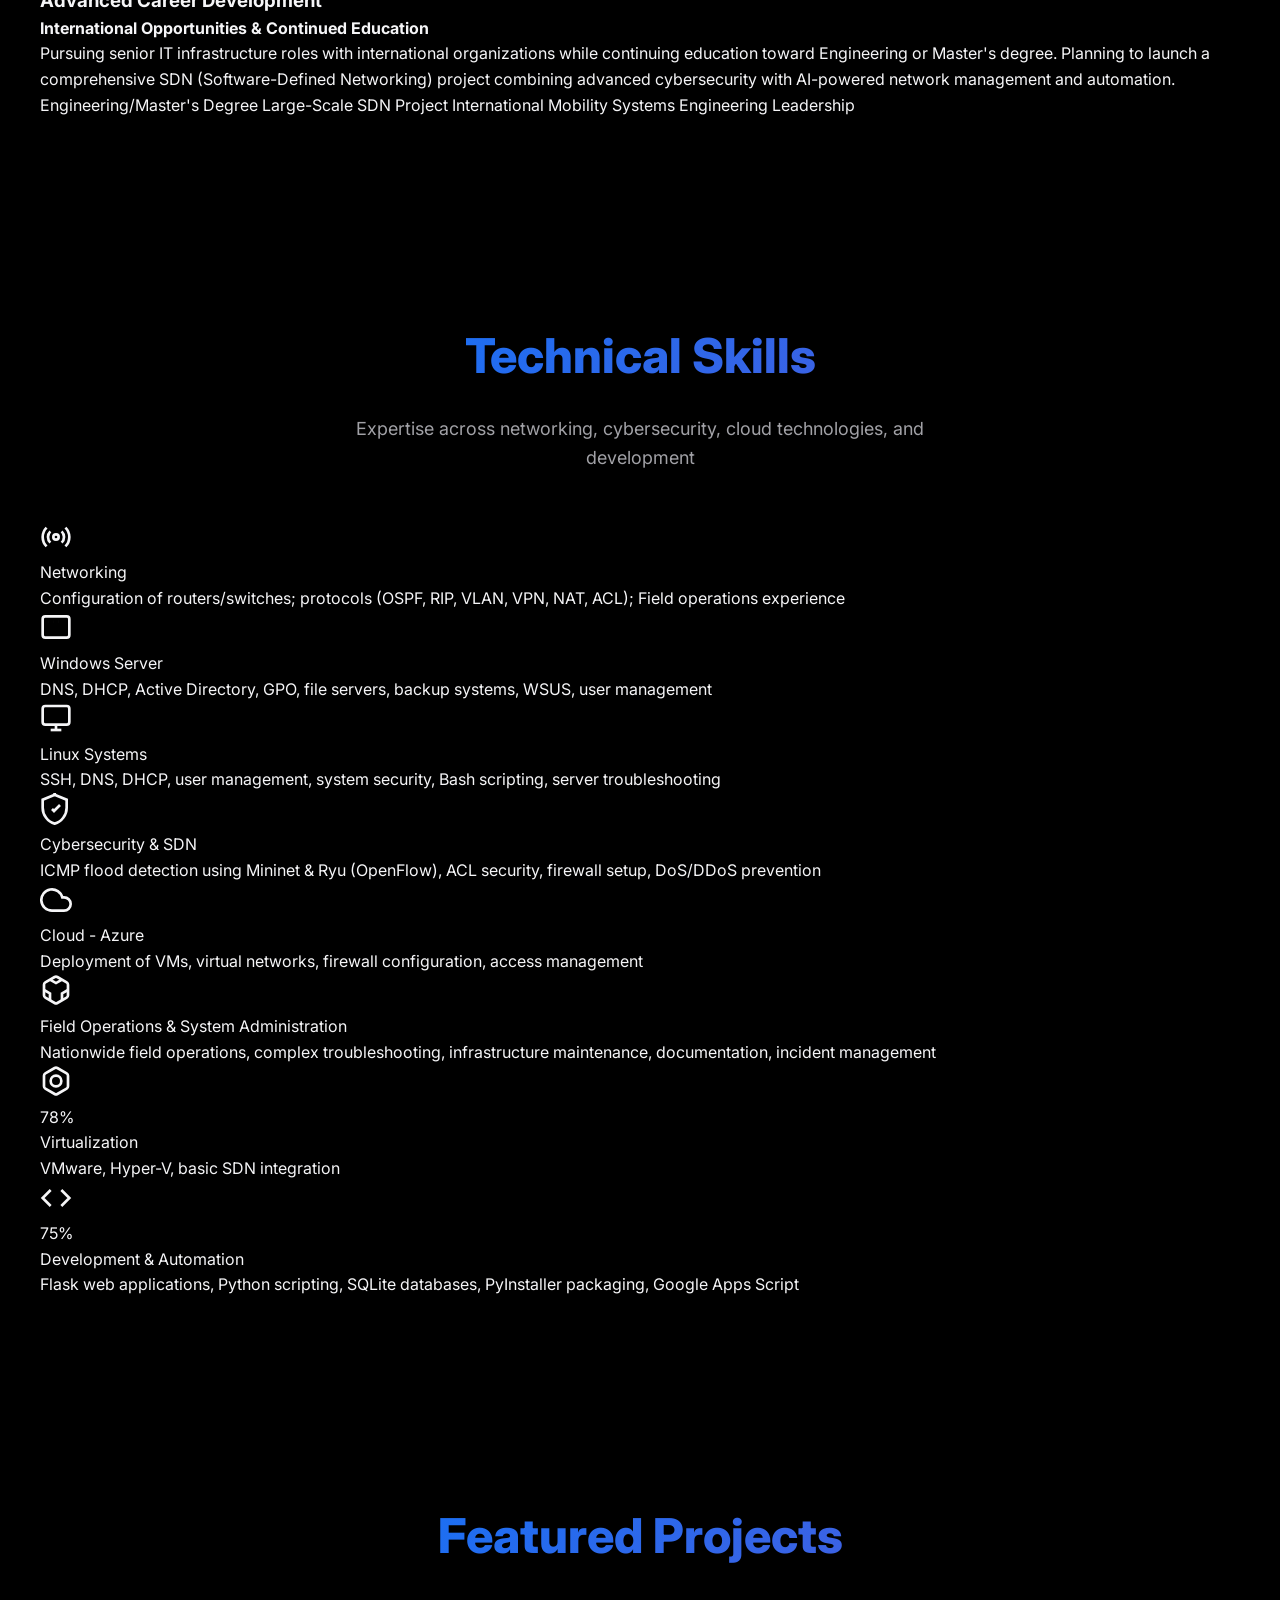
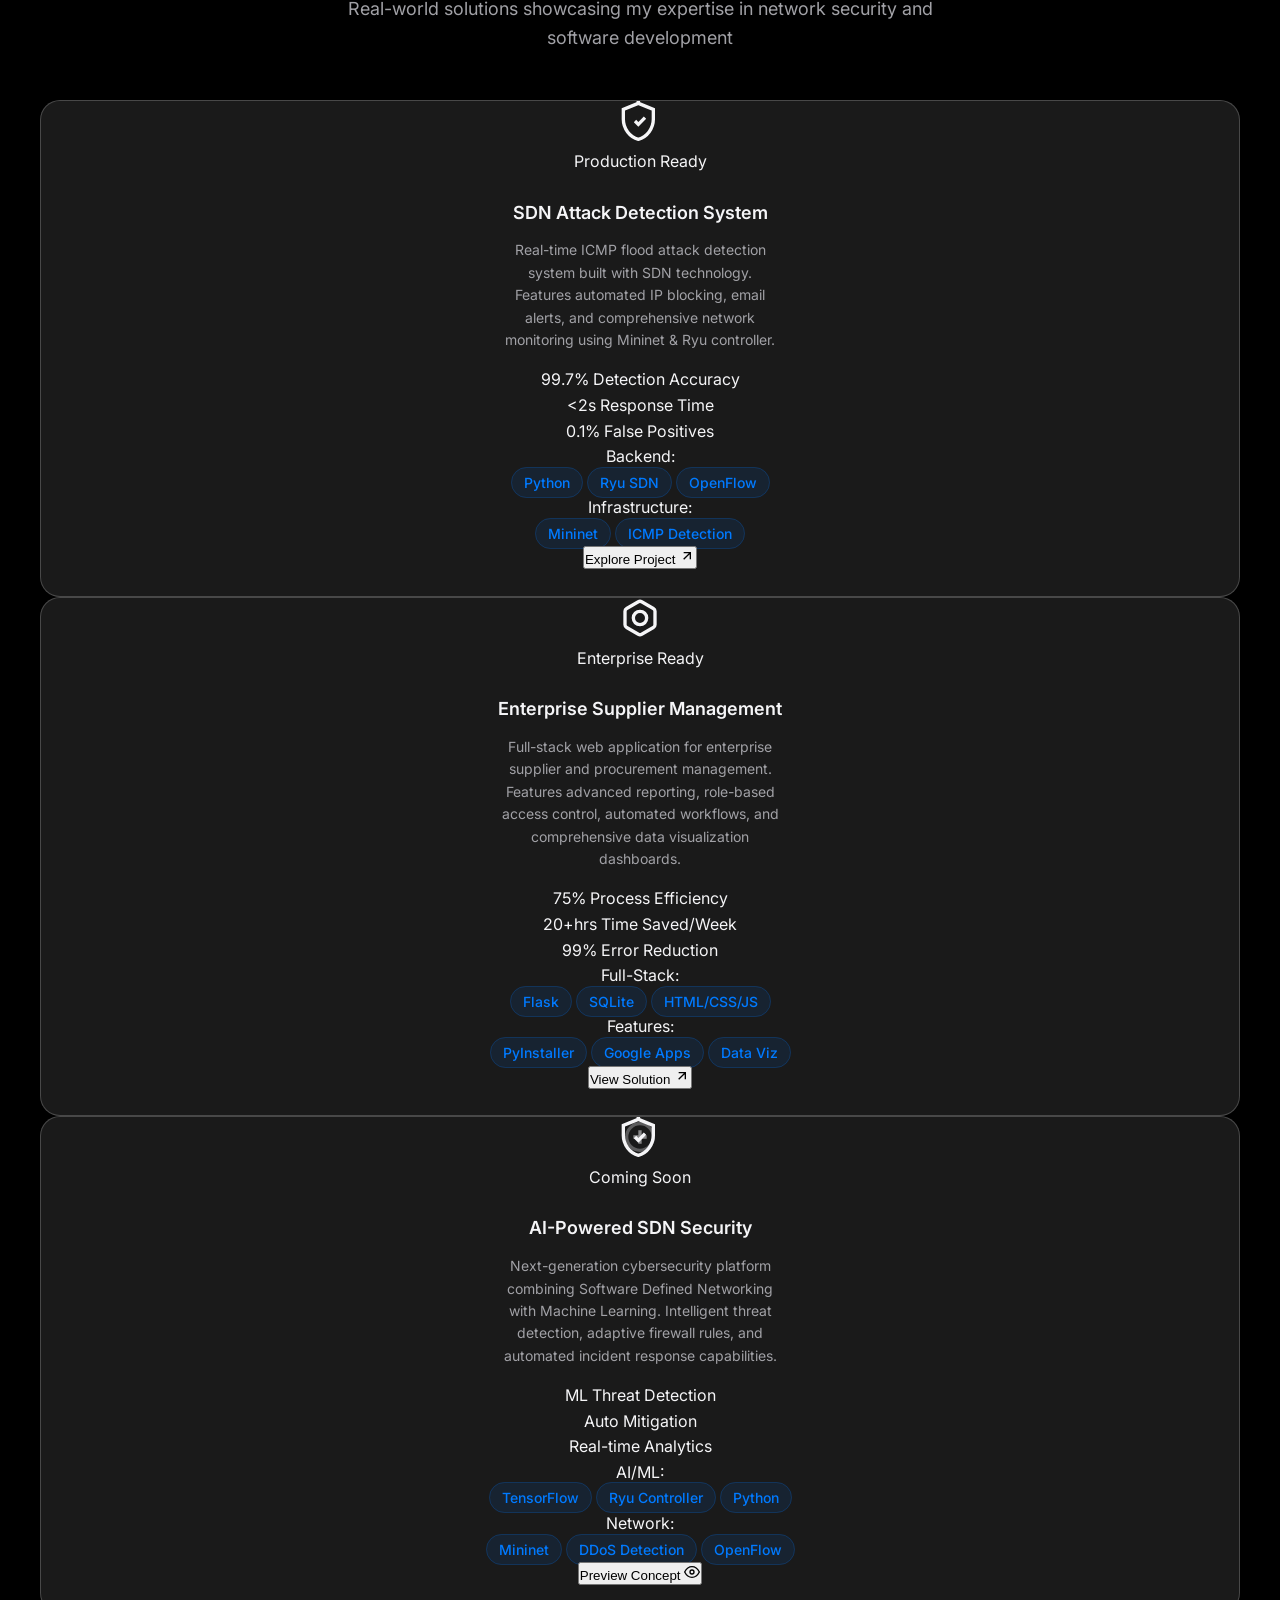
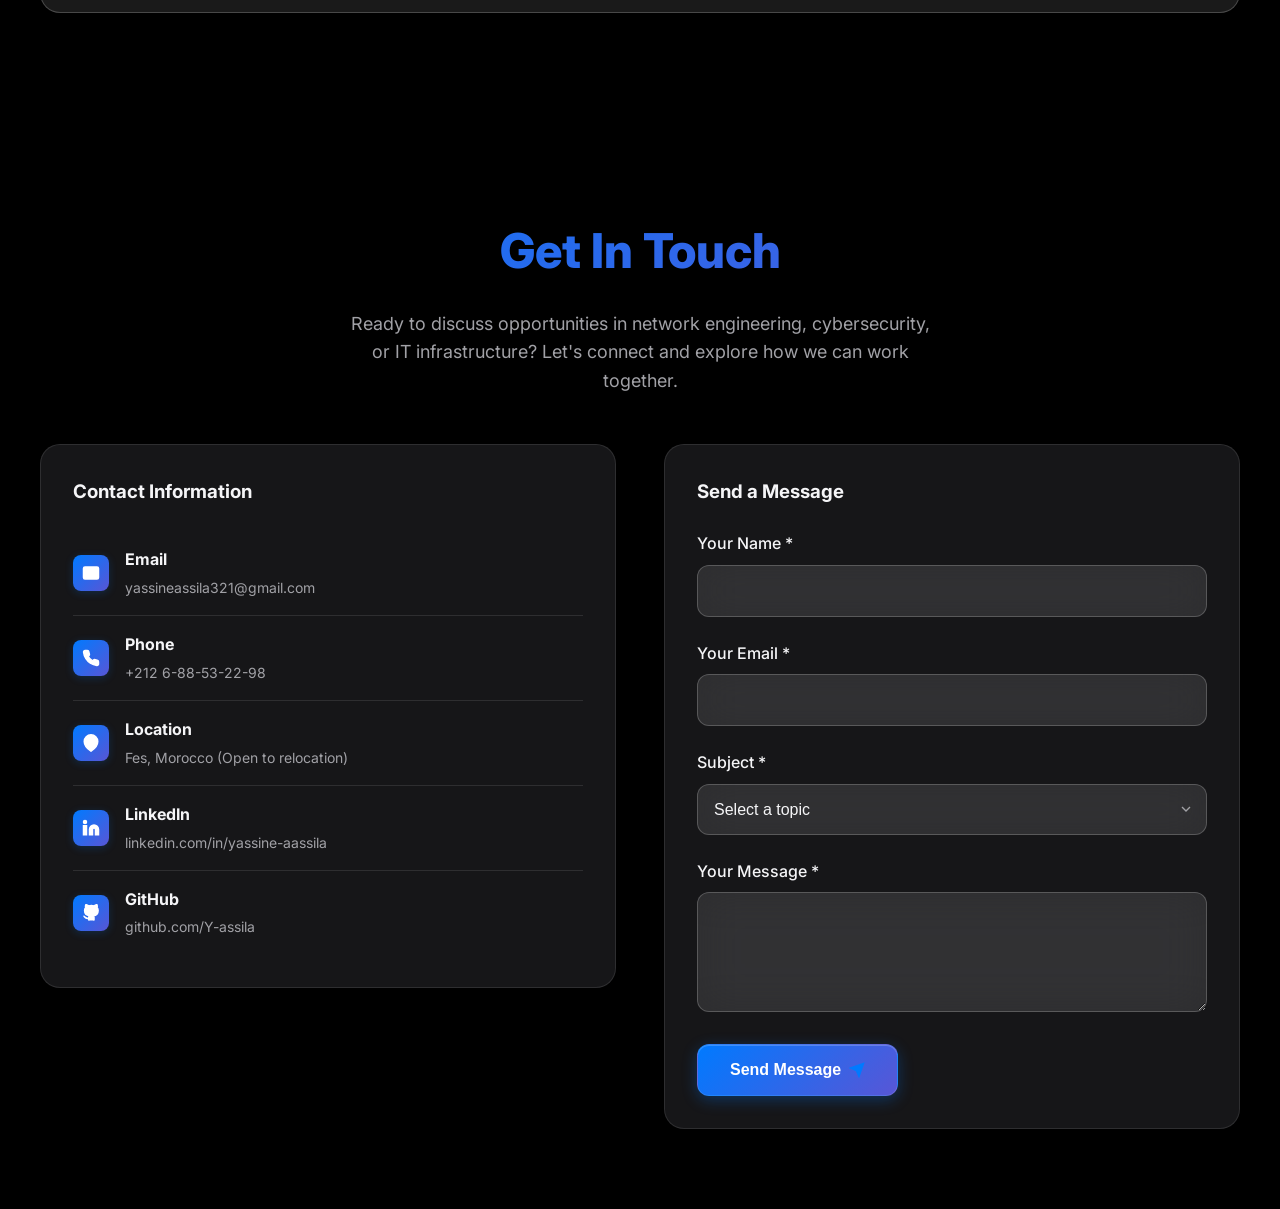
==== commit 3c781696: "new update" ====
--- a/index.html
+++ b/index.html
@@ -3,7 +3,7 @@
 <head>
     <meta charset="UTF-8">
     <meta name="viewport" content="width=device-width, initial-scale=1.0">
-    <title>YASSINE AASSILA - IT Infrastructure Technician | Network & Cybersecurity Professional</title>
+    <title>YASSINE AASSILA - Level 2 IT Support Technician | Network Infrastructure & Cybersecurity Professional</title>
     
     <!-- Favicon -->
     <link rel="icon" type="image/svg+xml" href="data:image/svg+xml,%3Csvg xmlns='http://www.w3.org/2000/svg' viewBox='0 0 24 24' fill='none' stroke='%23007AFF' stroke-width='2'%3E%3Cpath d='M12 1L2 5v6c0 5.55 3.84 10.74 9 12 5.16-1.26 9-6.45 9-12V5l-10-4z'/%3E%3Cpath d='M9 12l2 2 4-4'/%3E%3C/svg%3E">
@@ -29,6 +29,9 @@
             <ul class="nav-list">
                 <li class="nav-item"><a href="#home" class="nav-link active">Home</a></li>
                 <li class="nav-item"><a href="#about" class="nav-link">About</a></li>
+                <li class="nav-item"><a href="#experience" class="nav-link">Experience</a></li>
+                <li class="nav-item"><a href="#impact" class="nav-link">Impact</a></li>
+                <li class="nav-item"><a href="#timeline" class="nav-link">Timeline</a></li>
                 <li class="nav-item"><a href="#skills" class="nav-link">Skills</a></li>
                 <li class="nav-item"><a href="#projects" class="nav-link">Projects</a></li>
                 <li class="nav-item"><a href="#contact" class="nav-link">Contact</a></li>
@@ -45,13 +48,12 @@
                         <circle cx="12" cy="12" r="2"/>
                         <path d="M16.24 7.76a6 6 0 0 1 0 8.49m-8.48-.01a6 6 0 0 1 0-8.49m11.31-2.82a10 10 0 0 1 0 14.14m-14.14 0a10 10 0 0 1 0-14.14"/>
                     </svg>
-                    IT Infrastructure Technician • Seeking International Opportunities
+                    Level 2 IT Support Technician • Field Operations Specialist • Open to International Opportunities
                 </div>
                 <h1 class="hero-title">YASSINE AASSILA</h1>
-                <h2 class="hero-subtitle">Network & Cybersecurity Professional</h2>
+                <h2 class="hero-subtitle">Level 2 IT Support & Infrastructure Professional</h2>
                 <p class="hero-description">
-                    Technically skilled IT Infrastructure Technician with expertise in Networking, Cybersecurity, and Cloud technologies. 
-                    Proven ability to design secure networks and automate infrastructure. Currently seeking international internship or junior-level opportunities.
+                    Proactive and technically skilled IT Support Technician (Level 2 – Field Operations) with strong experience in system administration, networking, and IT infrastructure management. Currently supporting public sector organizations across Morocco with advanced troubleshooting, server management, and network maintenance. Expertise in Windows Server, Linux, cybersecurity, and Software-Defined Networking (SDN).
                 </p>
                 <div class="hero-cta">
                     <a href="#projects" class="btn btn-primary">
@@ -103,54 +105,503 @@
         <div class="container">
             <h2 class="section-title">About Me</h2>
             <p class="section-subtitle">
-                IT Infrastructure Technician from Fès, Morocco. Graduate from Centre Mixte de Formation Professionnelle El Adarissa, 
-                specializing in Digital Infrastructure (Network & Systems). Fast learner with strong adaptability to new technologies.
+                Level 2 IT Support Technician at DATA PROCESS, providing advanced technical support for public sector organizations across Morocco. 
+                Graduate from Centre Mixte de Formation Professionnelle El Adarissa, specializing in Digital Infrastructure (Network & Systems). 
+                Proven experience in field operations, system administration, and network troubleshooting.
             </p>
             
-            <div class="cards-grid">
-                <div class="card">
-                    <div class="card-icon">
+            <div class="impact-grid">
+                <div class="impact-card">
+                    <div class="impact-icon">
                         <svg width="32" height="32" viewBox="0 0 24 24" fill="none" stroke="currentColor" stroke-width="2">
                             <rect x="2" y="3" width="20" height="14" rx="2" ry="2"/>
                             <line x1="8" y1="21" x2="16" y2="21"/>
                             <line x1="12" y1="17" x2="12" y2="21"/>
                         </svg>
                     </div>
-                    <h3 class="card-title">Education & Certification</h3>
-                    <p class="card-description">
-                        Graduated from OFPPT El Adarissa (2023-2025) in Digital Infrastructure. Completed CCNA courses and Network Security certification. 
+                    <div class="impact-number"></div>
+                    <div class="impact-label">Education & Certification</div>
+                    <div class="impact-description">
+                        Graduated from OFPPT El Adarissa in Digital Infrastructure. Completed CCNA courses and Network Security certification. 
                         Final project focused on SDN network security and web-based management tools.
-                    </p>
-                </div>
-                
-                <div class="card">
-                    <div class="card-icon">
+                    </div>
+                </div>
+                
+                <div class="impact-card highlight">
+                    <div class="impact-icon">
                         <svg width="32" height="32" viewBox="0 0 24 24" fill="none" stroke="currentColor" stroke-width="2">
                             <circle cx="12" cy="12" r="10"/>
                             <line x1="2" y1="12" x2="22" y2="12"/>
                             <path d="M12 2a15.3 15.3 0 0 1 4 10 15.3 15.3 0 0 1-4 10 15.3 15.3 0 0 1-4-10 15.3 15.3 0 0 1 4-10z"/>
                         </svg>
                     </div>
-                    <h3 class="card-title">Global Opportunities</h3>
-                    <p class="card-description">
+                    <div class="impact-number"></div>
+                    <div class="impact-label">Global Opportunities</div>
+                    <div class="impact-description">
                         Multilingual professional (Arabic native, English B1-B2, French working knowledge). 
                         Open to international relocation and remote work opportunities worldwide.
-                    </p>
-                </div>
-                
-                <div class="card">
-                    <div class="card-icon">
+                    </div>
+                </div>
+                
+                <div class="impact-card highlight">
+                    <div class="impact-icon">
                         <svg width="32" height="32" viewBox="0 0 24 24" fill="none" stroke="currentColor" stroke-width="2">
                             <path d="M12 2L2 7l10 5 10-5-10-5z"/>
                             <path d="M2 17l10 5 10-5"/>
                             <path d="M2 12l10 5 10-5"/>
                         </svg>
                     </div>
-                    <h3 class="card-title">Professional Experience</h3>
-                    <p class="card-description">
-                        Completed internship at Université Privée de Fès (UPF) working on SDN-based attack detection, 
-                        Flask applications, and IT infrastructure management.
-                    </p>
+                    <div class="impact-number"></div>
+                    <div class="impact-label">Current Role & Experience</div>
+                    <div class="impact-description">
+                        <strong>Level 2 IT Support Technician at DATA PROCESS</strong> (July 2025 – Present). 
+                        Managing IT infrastructure for public sector organizations including ABHS, Prefectures, ONP, DGI, TGR, CNOPS. 
+                        Expertise in Active Directory, DNS, DHCP, file servers, backup systems, WSUS, and nationwide field operations.
+                        <br><br>
+                        <strong>Previous Internship:</strong> Université Privée de Fès (April-May 2025) - Developed Flask applications, 
+                        worked on SDN attack detection, and contributed to network infrastructure management.
+                    </div>
+                </div>
+            </div>
+        </div>
+    </section>
+
+    <!-- Professional Experience Section -->
+    <section id="experience" class="section">
+        <div class="container">
+            <h2 class="section-title">Professional Experience</h2>
+            <p class="section-subtitle">
+                Hands-on technical expertise gained through real-world enterprise environments and production systems
+            </p>
+            
+            <div class="experience-timeline">
+                <div class="experience-item">
+                    <div class="experience-header">
+                        <div class="company-info">
+                            <h3 class="company-name">DATA PROCESS</h3>
+                            <p class="job-title">IT Support Technician (Level 2 – Field Operations)</p>
+                            <p class="duration">July 2025 – Present | Morocco</p>
+                        </div>
+                        <div class="experience-badge">Current Role</div>
+                    </div>
+                    
+                    <div class="experience-content">
+                        <p class="experience-summary">
+                            Providing advanced Level 2 IT support for public sector organizations (ABHS, Prefectures, ONP, DGI, TGR, CNOPS, and ministerial sites) 
+                            with expertise in enterprise systems, networking infrastructure, and field operations.
+                        </p>
+                        
+                        <div class="technical-areas">
+                            <div class="tech-area">
+                                <h4 class="area-title">
+                                    <svg width="20" height="20" viewBox="0 0 24 24" fill="none" stroke="currentColor" stroke-width="2">
+                                        <rect x="2" y="4" width="20" height="16" rx="2"/>
+                                        <path d="M6 8h.01M10 8h.01M14 8h.01"/>
+                                    </svg>
+                                    Windows Server & Enterprise Systems
+                                </h4>
+                                <ul class="tech-list">
+                                    <li>Troubleshooting production Windows Server environments</li>
+                                    <li>Active Directory Domain Services (AD DS): User/group management, domain authentication, AD-DNS dependencies</li>
+                                    <li>Exchange Server: Mail flow issues, Autodiscover service, Management Console access, registry-level troubleshooting</li>
+                                    <li>Backup & Data Protection (DBM/DPM): Backup failure analysis, synchronization issues, dpmsync command operations</li>
+                                    <li>WSUS: Client update troubleshooting, Group Policy impact analysis, approval logic management</li>
+                                </ul>
+                            </div>
+                            
+                            <div class="tech-area">
+                                <h4 class="area-title">
+                                    <svg width="20" height="20" viewBox="0 0 24 24" fill="none" stroke="currentColor" stroke-width="2">
+                                        <circle cx="12" cy="12" r="2"/>
+                                        <path d="M16.24 7.76a6 6 0 0 1 0 8.49m-8.48-.01a6 6 0 0 1 0-8.49"/>
+                                    </svg>
+                                    Enterprise Networking (HP/Aruba)
+                                </h4>
+                                <ul class="tech-list">
+                                    <li>HP and Aruba enterprise switches in production environments</li>
+                                    <li>VLAN creation/management, port configuration (access/trunk), IP addressing</li>
+                                    <li>Switch management: Console access, SSH/Telnet, TFTP configuration backup/restore</li>
+                                    <li>Troubleshooting: Network connectivity, VLAN misconfiguration, port-related problems</li>
+                                    <li>Configuration management: running-config vs startup-config operations</li>
+                                </ul>
+                            </div>
+                            
+                            <div class="tech-area">
+                                <h4 class="area-title">
+                                    <svg width="20" height="20" viewBox="0 0 24 24" fill="none" stroke="currentColor" stroke-width="2">
+                                        <path d="M12 1L2 5v6c0 5.55 3.84 10.74 9 12 5.16-1.26 9-6.45 9-12V5l-10-4z"/>
+                                    </svg>
+                                    Security & Surveillance Systems
+                                </h4>
+                                <ul class="tech-list">
+                                    <li>Hikvision CCTV Systems: IP cameras and NVRs installation/troubleshooting</li>
+                                    <li>IP addressing, subnet alignment, camera-to-NVR authentication</li>
+                                    <li>Diagnostics: Hardware vs PoE vs network-related problems</li>
+                                    <li>Tools: Hikvision SADP Tool, iVMS-4200</li>
+                                </ul>
+                            </div>
+                            
+                            <div class="tech-area">
+                                <h4 class="area-title">
+                                    <svg width="20" height="20" viewBox="0 0 24 24" fill="none" stroke="currentColor" stroke-width="2">
+                                        <path d="M22 16.92v3a2 2 0 0 1-2.18 2 19.79 19.79 0 0 1-8.63-3.07 19.5 19.5 0 0 1-6-6 19.79 19.79 0 0 1-3.07-8.67A2 2 0 0 1 4.11 2h3a2 2 0 0 1 2 1.72 12.84 12.84 0 0 0 .7 2.81 2 2 0 0 1-.45 2.11L8.09 9.91a16 16 0 0 0 6 6l1.27-1.27a2 2 0 0 1 2.11-.45 12.84 12.84 0 0 0 2.81.7A2 2 0 0 1 22 16.92z"/>
+                                    </svg>
+                                    Telephony Systems (LG PABX)
+                                </h4>
+                                <ul class="tech-list">
+                                    <li>LG SOHO / LG ARIA PABX systems installation and maintenance</li>
+                                    <li>Extension management and call routing configuration</li>
+                                    <li>Hardware troubleshooting: Cabling, power supply, handset diagnostics</li>
+                                    <li>Software configuration using system programming codes</li>
+                                    <li>Incoming/outgoing call flow analysis and optimization</li>
+                                    <li>Line troubleshooting and trunk configuration</li>
+                                </ul>
+                            </div>
+                            
+                            <div class="tech-area">
+                                <h4 class="area-title">
+                                    <svg width="20" height="20" viewBox="0 0 24 24" fill="none" stroke="currentColor" stroke-width="2">
+                                        <path d="M4 4h16c1.1 0 2 .9 2 2v12c0 1.1-.9 2-2 2H4c-1.1 0-2-.9-2-2V6c0-1.1.9-2 2-2z"/>
+                                        <polyline points="22,6 12,13 2,6"/>
+                                    </svg>
+                                    Messaging & Email Infrastructure
+                                </h4>
+                                <ul class="tech-list">
+                                    <li>Exchange mail flow architecture and Autodiscover service management</li>
+                                    <li>Inbound/outbound email delivery troubleshooting</li>
+                                    <li>Mail gateway and filtering configuration</li>
+                                    <li>Service dependency analysis and health monitoring</li>
+                                </ul>
+                            </div>
+                        </div>
+                    </div>
+                </div>
+                
+                <div class="experience-item">
+                    <div class="experience-header">
+                        <div class="company-info">
+                            <h3 class="company-name">Université Privée de Fès (UPF)</h3>
+                            <p class="job-title">Intern – IT & Network Infrastructure</p>
+                            <p class="duration">April 2025 – May 2025 | Fès, Morocco</p>
+                        </div>
+                        <div class="experience-badge internship">Internship</div>
+                    </div>
+                    
+                    <div class="experience-content">
+                        <p class="experience-summary">
+                            Comprehensive internship focusing on web application development, network infrastructure, and cybersecurity implementations.
+                        </p>
+                        
+                        <div class="technical-areas">
+                            <div class="tech-area">
+                                <h4 class="area-title">
+                                    <svg width="20" height="20" viewBox="0 0 24 24" fill="none" stroke="currentColor" stroke-width="2">
+                                        <polyline points="16 18 22 12 16 6"/>
+                                        <polyline points="8 6 2 12 8 18"/>
+                                    </svg>
+                                    Software Development
+                                </h4>
+                                <ul class="tech-list">
+                                    <li>Flask-based web application with SQLite database</li>
+                                    <li>Role-based access control and automated reporting (PDF/Excel)</li>
+                                    <li>Data visualization dashboards using matplotlib and seaborn</li>
+                                    <li>Application packaging with PyInstaller for Windows deployment</li>
+                                    <li>Google Apps Script integration for enhanced functionality</li>
+                                </ul>
+                            </div>
+                            
+                            <div class="tech-area">
+                                <h4 class="area-title">
+                                    <svg width="20" height="20" viewBox="0 0 24 24" fill="none" stroke="currentColor" stroke-width="2">
+                                        <path d="M12 1L2 5v6c0 5.55 3.84 10.74 9 12 5.16-1.26 9-6.45 9-12V5l-10-4z"/>
+                                        <path d="M9 12l2 2 4-4"/>
+                                    </svg>
+                                    Network Security & Infrastructure
+                                </h4>
+                                <ul class="tech-list">
+                                    <li>VLAN configuration and VPN setup implementation</li>
+                                    <li>Network analysis and packet inspection using Wireshark</li>
+                                    <li>SDN-based attack detection system development</li>
+                                    <li>Security policy implementation and system hardening</li>
+                                </ul>
+                            </div>
+                        </div>
+                    </div>
+                </div>
+            </div>
+            
+            <div class="tools-technologies">
+                <h3 class="tools-title">Core Tools & Technologies</h3>
+                <div class="impact-grid">
+                    <div class="impact-card">
+                        <div class="impact-icon">
+                            <svg width="32" height="32" viewBox="0 0 24 24" fill="none" stroke="currentColor" stroke-width="2">
+                                <circle cx="12" cy="12" r="2"/>
+                                <path d="M16.24 7.76a6 6 0 0 1 0 8.49m-8.48-.01a6 6 0 0 1 0-8.49m11.31-2.82a10 10 0 0 1 0 14.14m-14.14 0a10 10 0 0 1 0-14.14"/>
+                            </svg>
+                        </div>
+                        <div class="impact-label">Networking & Diagnostics</div>
+                        <div class="impact-description">Advanced IP Scanner, Wireshark, HP/Aruba CLI, TFTP</div>
+                    </div>
+                    <div class="impact-card highlight">
+                        <div class="impact-icon">
+                            <svg width="32" height="32" viewBox="0 0 24 24" fill="none" stroke="currentColor" stroke-width="2">
+                                <rect x="2" y="4" width="20" height="16" rx="2"/>
+                                <path d="M6 8h.01M10 8h.01M14 8h.01"/>
+                            </svg>
+                        </div>
+                        <div class="impact-label">Server Administration</div>
+                        <div class="impact-description">Windows Event Viewer, PowerShell, RSAT Tools, Exchange Management Console</div>
+                    </div>
+                    <div class="impact-card">
+                        <div class="impact-icon">
+                            <svg width="32" height="32" viewBox="0 0 24 24" fill="none" stroke="currentColor" stroke-width="2">
+                                <path d="M12 1L2 5v6c0 5.55 3.84 10.74 9 12 5.16-1.26 9-6.45 9-12V5l-10-4z"/>
+                                <path d="M9 12l2 2 4-4"/>
+                            </svg>
+                        </div>
+                        <div class="impact-label">Security & Surveillance</div>
+                        <div class="impact-description">Hikvision SADP, iVMS-4200, LG PABX Management</div>
+                    </div>
+                    <div class="impact-card highlight">
+                        <div class="impact-icon">
+                            <svg width="32" height="32" viewBox="0 0 24 24" fill="none" stroke="currentColor" stroke-width="2">
+                                <path d="M22 16.92v3a2 2 0 0 1-2.18 2 19.79 19.79 0 0 1-8.63-3.07 19.5 19.5 0 0 1-6-6 19.79 19.79 0 0 1-3.07-8.67A2 2 0 0 1 4.11 2h3a2 2 0 0 1 2 1.72 12.84 12.84 0 0 0 .7 2.81 2 2 0 0 1-.45 2.11L8.09 9.91a16 16 0 0 0 6 6l1.27-1.27a2 2 0 0 1 2.11-.45 12.84 12.84 0 0 0 2.81.7A2 2 0 0 1 22 16.92z"/>
+                            </svg>
+                        </div>
+                        <div class="impact-label">Remote Support</div>
+                        <div class="impact-description">AnyDesk, TeamViewer, SSH/Telnet</div>
+                    </div>
+                </div>
+            </div>
+        </div>
+    </section>
+
+    <!-- Professional Impact Section -->
+    <section id="impact" class="section">
+        <div class="container">
+            <h2 class="section-title">Professional Impact & Metrics</h2>
+            <p class="section-subtitle">
+                Quantifiable achievements and operational excellence in enterprise IT support and infrastructure management
+            </p>
+            
+            <div class="impact-grid">
+                <div class="impact-card highlight">
+                    <div class="impact-icon">
+                        <svg width="32" height="32" viewBox="0 0 24 24" fill="none" stroke="currentColor" stroke-width="2">
+                            <rect x="2" y="4" width="20" height="16" rx="2"/>
+                            <path d="M6 8h.01M10 8h.01M14 8h.01"/>
+                        </svg>
+                    </div>
+                    <div class="impact-number">80+</div>
+                    <div class="impact-label">Servers Maintained</div>
+                    <div class="impact-description">Across multiple public sector organizations nationwide</div>
+                </div>
+                
+                <div class="impact-card">
+                    <div class="impact-icon">
+                        <svg width="32" height="32" viewBox="0 0 24 24" fill="none" stroke="currentColor" stroke-width="2">
+                            <path d="M17 21v-2a4 4 0 0 0-4-4H5a4 4 0 0 0-4 4v2"/>
+                            <circle cx="9" cy="7" r="4"/>
+                            <path d="M23 21v-2a4 4 0 0 0-3-3.87"/>
+                            <path d="M16 3.13a4 4 0 0 1 0 7.75"/>
+                        </svg>
+                    </div>
+                    <div class="impact-number">1000s</div>
+                    <div class="impact-label">End Users Supported</div>
+                    <div class="impact-description">Providing IT support across Morocco's public sector</div>
+                </div>
+                
+                <div class="impact-card">
+                    <div class="impact-icon">
+                        <svg width="32" height="32" viewBox="0 0 24 24" fill="none" stroke="currentColor" stroke-width="2">
+                            <circle cx="12" cy="12" r="10"/>
+                            <polyline points="12,6 12,12 16,14"/>
+                        </svg>
+                    </div>
+                    <div class="impact-number">3-6</div>
+                    <div class="impact-label">Daily Interventions</div>
+                    <div class="impact-description">Average on-site and remote support operations per day</div>
+                </div>
+                
+                <div class="impact-card">
+                    <div class="impact-icon">
+                        <svg width="32" height="32" viewBox="0 0 24 24" fill="none" stroke="currentColor" stroke-width="2">
+                            <polyline points="22 12 18 12 15 21 9 3 6 12 2 12"/>
+                        </svg>
+                    </div>
+                    <div class="impact-number">1-3h</div>
+                    <div class="impact-label">Resolution Time</div>
+                    <div class="impact-description">Average incident resolution time across all complexity levels</div>
+                </div>
+                
+                <div class="impact-card">
+                    <div class="impact-icon">
+                        <svg width="32" height="32" viewBox="0 0 24 24" fill="none" stroke="currentColor" stroke-width="2">
+                            <path d="M21 10c0 7-9 13-9 13s-9-6-9-13a9 9 0 0 1 18 0z"/>
+                            <circle cx="12" cy="10" r="3"/>
+                        </svg>
+                    </div>
+                    <div class="impact-number">50+</div>
+                    <div class="impact-label">Cities Covered</div>
+                    <div class="impact-description">Nationwide field operations in urban centers and rural areas</div>
+                </div>
+                
+                <div class="impact-card highlight">
+                    <div class="impact-icon">
+                        <svg width="32" height="32" viewBox="0 0 24 24" fill="none" stroke="currentColor" stroke-width="2">
+                            <path d="M22 11.08V12a10 10 0 1 1-5.93-9.14"/>
+                            <polyline points="22,4 12,14.01 9,11.01"/>
+                        </svg>
+                    </div>
+                    <div class="impact-number">99%+</div>
+                    <div class="impact-label">System Uptime</div>
+                    <div class="impact-description">Maintaining high availability across distributed environments</div>
+                </div>
+            </div>
+            
+            <div class="achievements-section">
+                <h3 class="achievements-title">Key Operational Achievements</h3>
+                <div class="impact-grid">
+                    <div class="impact-card highlight">
+                        <div class="impact-icon">
+                            <svg width="32" height="32" viewBox="0 0 24 24" fill="none" stroke="currentColor" stroke-width="2">
+                                <path d="M12 2l3.09 6.26L22 9.27l-5 4.87 1.18 6.88L12 17.77l-6.18 3.25L7 14.14 2 9.27l6.91-1.01L12 2z"/>
+                            </svg>
+                        </div>
+                        <div class="impact-label">First-Call Resolution Excellence</div>
+                        <div class="impact-description">
+                            Successfully resolved the majority of technical issues during the first intervention, minimizing downtime and client disruption.
+                        </div>
+                    </div>
+                    
+                    <div class="impact-card">
+                        <div class="impact-icon">
+                            <svg width="32" height="32" viewBox="0 0 24 24" fill="none" stroke="currentColor" stroke-width="2">
+                                <path d="M14.828 14.828a4 4 0 0 1-5.656 0M9 10h.01M15 10h.01M21 12c0 4.97-4.03 9-9 9s-9-4.03-9-9 4.03-9 9-9 9 4.03 9 9z"/>
+                            </svg>
+                        </div>
+                        <div class="impact-label">High-Pressure Stakeholder Management</div>
+                        <div class="impact-description">
+                            Consistently received positive feedback for professionalism, technical competence, and reliability in challenging public sector environments.
+                        </div>
+                    </div>
+                    
+                    <div class="impact-card highlight">
+                        <div class="impact-icon">
+                            <svg width="32" height="32" viewBox="0 0 24 24" fill="none" stroke="currentColor" stroke-width="2">
+                                <path d="M9 11a3 3 0 1 0 6 0a3 3 0 0 0-6 0"/>
+                                <path d="M17.657 16.657L13.414 20.9a1.998 1.998 0 0 1-2.827 0l-4.244-4.243a8 8 0 1 1 11.314 0z"/>
+                            </svg>
+                        </div>
+                        <div class="impact-label">Preventive Maintenance Impact</div>
+                        <div class="impact-description">
+                            Reduced recurring incidents through comprehensive technical documentation and proactive system maintenance strategies.
+                        </div>
+                    </div>
+                </div>
+            </div>
+        </div>
+    </section>
+
+    <!-- Career Timeline Section -->
+    <section id="timeline" class="section">
+        <div class="container">
+            <h2 class="section-title">Career Timeline</h2>
+            <p class="section-subtitle">
+                Professional journey from education to enterprise IT leadership
+            </p>
+            
+            <div class="timeline-container">
+                <div class="timeline-line"></div>
+                
+                <div class="timeline-item current">
+                    <div class="timeline-marker">
+                        <div class="timeline-dot"></div>
+                        <div class="timeline-date">2025 - Present</div>
+                    </div>
+                    <div class="timeline-content">
+                        <div class="timeline-badge current-role">Current Role</div>
+                        <h3 class="timeline-title">Level 2 IT Support Technician</h3>
+                        <h4 class="timeline-company">DATA PROCESS</h4>
+                        <p class="timeline-description">
+                            Leading advanced IT support operations for public sector organizations across Morocco. 
+                            Managing enterprise systems, conducting nationwide field operations, and maintaining 
+                            critical infrastructure for government entities including ABHS, Prefectures, ONP, DGI, TGR, and CNOPS.
+                        </p>
+                        <div class="timeline-achievements">
+                            <span class="achievement-tag">80+ Servers Managed</span>
+                            <span class="achievement-tag">50+ Cities Covered</span>
+                            <span class="achievement-tag">99%+ Uptime Maintained</span>
+                        </div>
+                    </div>
+                </div>
+                
+                <div class="timeline-item">
+                    <div class="timeline-marker">
+                        <div class="timeline-dot"></div>
+                        <div class="timeline-date">Apr - May 2025</div>
+                    </div>
+                    <div class="timeline-content">
+                        <div class="timeline-badge internship">Internship</div>
+                        <h3 class="timeline-title">IT & Network Infrastructure Intern</h3>
+                        <h4 class="timeline-company">Université Privée de Fès (UPF)</h4>
+                        <p class="timeline-description">
+                            Developed enterprise web applications and implemented network security solutions. 
+                            Created Flask-based management systems, worked on SDN attack detection, and 
+                            contributed to VLAN configuration and network analysis projects.
+                        </p>
+                        <div class="timeline-achievements">
+                            <span class="achievement-tag">Flask Development</span>
+                            <span class="achievement-tag">SDN Security</span>
+                            <span class="achievement-tag">Network Analysis</span>
+                        </div>
+                    </div>
+                </div>
+                
+                <div class="timeline-item">
+                    <div class="timeline-marker">
+                        <div class="timeline-dot"></div>
+                        <div class="timeline-date">2023 - 2025</div>
+                    </div>
+                    <div class="timeline-content">
+                        <div class="timeline-badge education">Education</div>
+                        <h3 class="timeline-title">Digital Infrastructure Specialist</h3>
+                        <h4 class="timeline-company">OFPPT El Adarissa</h4>
+                        <p class="timeline-description">
+                            Comprehensive training in Network & Systems administration with focus on enterprise infrastructure. 
+                            Completed CCNA coursework, Network Security certification, and specialized in 
+                            Software-Defined Networking (SDN) technologies.
+                        </p>
+                        <div class="timeline-achievements">
+                            <span class="achievement-tag">CCNA Training</span>
+                            <span class="achievement-tag">Network Security</span>
+                            <span class="achievement-tag">SDN Specialization</span>
+                        </div>
+                    </div>
+                </div>
+                
+                <div class="timeline-item future">
+                    <div class="timeline-marker">
+                        <div class="timeline-dot"></div>
+                        <div class="timeline-date">2026+</div>
+                    </div>
+                    <div class="timeline-content">
+                        <div class="timeline-badge future-goals">Future Goals</div>
+                        <h3 class="timeline-title">Advanced Career Development</h3>
+                        <h4 class="timeline-company">International Opportunities & Continued Education</h4>
+                        <p class="timeline-description">
+                            Pursuing senior IT infrastructure roles with international organizations while continuing education toward 
+                            Engineering or Master's degree. Planning to launch a comprehensive SDN (Software-Defined Networking) project 
+                            combining advanced cybersecurity with AI-powered network management and automation.
+                        </p>
+                        <div class="timeline-achievements">
+                            <span class="achievement-tag">Engineering/Master's Degree</span>
+                            <span class="achievement-tag">Large-Scale SDN Project</span>
+                            <span class="achievement-tag">International Mobility</span>
+                            <span class="achievement-tag">Systems Engineering Leadership</span>
+                        </div>
+                    </div>
                 </div>
             </div>
         </div>
@@ -164,103 +615,97 @@
                 Expertise across networking, cybersecurity, cloud technologies, and development
             </p>
             
-            <div class="skills-grid">
-                <div class="skill-item">
-                    <div class="skill-header">
-                        <div class="skill-icon">
-                            <svg width="24" height="24" viewBox="0 0 24 24" fill="none" stroke="currentColor" stroke-width="2">
-                                <circle cx="12" cy="12" r="2"/>
-                                <path d="M16.24 7.76a6 6 0 0 1 0 8.49m-8.48-.01a6 6 0 0 1 0-8.49m11.31-2.82a10 10 0 0 1 0 14.14m-14.14 0a10 10 0 0 1 0-14.14"/>
-                            </svg>
-                        </div>
-                        <div class="skill-name">Networking</div>
-                    </div>
-                    <div class="skill-description">Configuration of routers/switches; protocols (OSPF, RIP, VLAN, VPN, NAT, ACL)</div>
-                    <div class="skill-bar">
-                        <div class="skill-progress" data-progress="85"></div>
-                    </div>
-                </div>
-                
-                <div class="skill-item">
-                    <div class="skill-header">
-                        <div class="skill-icon">
-                            <svg width="24" height="24" viewBox="0 0 24 24" fill="none" stroke="currentColor" stroke-width="2">
-                                <rect x="2" y="4" width="20" height="16" rx="2"/>
-                                <path d="M6 8h.01M10 8h.01M14 8h.01"/>
-                            </svg>
-                        </div>
-                        <div class="skill-name">Windows Server</div>
-                    </div>
-                    <div class="skill-description">DNS, DHCP, Active Directory, GPO, user and group management</div>
-                    <div class="skill-bar">
-                        <div class="skill-progress" data-progress="80"></div>
-                    </div>
-                </div>
-                
-                <div class="skill-item">
-                    <div class="skill-header">
-                        <div class="skill-icon">
-                            <svg width="24" height="24" viewBox="0 0 24 24" fill="none" stroke="currentColor" stroke-width="2">
-                                <rect x="2" y="3" width="20" height="14" rx="2" ry="2"/>
-                                <line x1="8" y1="21" x2="16" y2="21"/>
-                                <line x1="12" y1="17" x2="12" y2="21"/>
-                            </svg>
-                        </div>
-                        <div class="skill-name">Linux Systems</div>
-                    </div>
-                    <div class="skill-description">SSH, DNS, DHCP, user management, system security, Bash scripting</div>
-                    <div class="skill-bar">
-                        <div class="skill-progress" data-progress="75"></div>
-                    </div>
-                </div>
-                
-                <div class="skill-item">
-                    <div class="skill-header">
-                        <div class="skill-icon">
-                            <svg width="24" height="24" viewBox="0 0 24 24" fill="none" stroke="currentColor" stroke-width="2">
-                                <path d="M12 1L2 5v6c0 5.55 3.84 10.74 9 12 5.16-1.26 9-6.45 9-12V5l-10-4z"/>
-                                <polyline points="9 12 10.5 13.5 15 9"/>
-                            </svg>
-                        </div>
-                        <div class="skill-name">Cybersecurity & SDN</div>
-                    </div>
-                    <div class="skill-description">ICMP flood detection using Mininet & Ryu (OpenFlow), ACL security, firewall setup, DoS/DDoS prevention</div>
-                    <div class="skill-bar">
-                        <div class="skill-progress" data-progress="82"></div>
-                    </div>
-                </div>
-                
-                <div class="skill-item">
-                    <div class="skill-header">
-                        <div class="skill-icon">
-                            <svg width="24" height="24" viewBox="0 0 24 24" fill="none" stroke="currentColor" stroke-width="2">
-                                <path d="M18 10h-1.26A8 8 0 1 0 9 20h9a5 5 0 0 0 0-10z"/>
-                            </svg>
-                        </div>
-                        <div class="skill-name">Cloud - Azure</div>
-                    </div>
-                    <div class="skill-description">Deployment of VMs, virtual networks, firewall configuration, access management</div>
-                    <div class="skill-bar">
-                        <div class="skill-progress" data-progress="70"></div>
-                    </div>
-                </div>
-                
-                <div class="skill-item">
-                    <div class="skill-header">
-                        <div class="skill-icon">
-                            <svg width="24" height="24" viewBox="0 0 24 24" fill="none" stroke="currentColor" stroke-width="2">
-                                <path d="M21 16V8a2 2 0 0 0-1-1.73l-7-4a2 2 0 0 0-2 0l-7 4A2 2 0 0 0 3 8v8a2 2 0 0 0 1 1.73l7 4a2 2 0 0 0 2 0l7-4A2 2 0 0 0 21 16z"/>
-                                <polyline points="7.5 4.21 12 6.81 16.5 4.21"/>
-                                <polyline points="7.5 19.79 7.5 14.6 3 12"/>
-                                <polyline points="21 12 16.5 14.6 16.5 19.79"/>
-                            </svg>
-                        </div>
-                        <div class="skill-name">Virtualization</div>
-                    </div>
-                    <div class="skill-description">VMware, Hyper-V, basic SDN integration</div>
-                    <div class="skill-bar">
-                        <div class="skill-progress" data-progress="78"></div>
-                    </div>
+            <div class="impact-grid">
+                <div class="impact-card highlight">
+                    <div class="impact-icon">
+                        <svg width="32" height="32" viewBox="0 0 24 24" fill="none" stroke="currentColor" stroke-width="2">
+                            <circle cx="12" cy="12" r="2"/>
+                            <path d="M16.24 7.76a6 6 0 0 1 0 8.49m-8.48-.01a6 6 0 0 1 0-8.49m11.31-2.82a10 10 0 0 1 0 14.14m-14.14 0a10 10 0 0 1 0-14.14"/>
+                        </svg>
+                    </div>
+                    <div class="impact-label">Networking</div>
+                    <div class="impact-description">Configuration of routers/switches; protocols (OSPF, RIP, VLAN, VPN, NAT, ACL); Field operations experience</div>
+                </div>
+                
+                <div class="impact-card">
+                    <div class="impact-icon">
+                        <svg width="32" height="32" viewBox="0 0 24 24" fill="none" stroke="currentColor" stroke-width="2">
+                            <rect x="2" y="4" width="20" height="16" rx="2"/>
+                            <path d="M6 8h.01M10 8h.01M14 8h.01"/>
+                        </svg>
+                    </div>
+                    <div class="impact-label">Windows Server</div>
+                    <div class="impact-description">DNS, DHCP, Active Directory, GPO, file servers, backup systems, WSUS, user management</div>
+                </div>
+                
+                <div class="impact-card">
+                    <div class="impact-icon">
+                        <svg width="32" height="32" viewBox="0 0 24 24" fill="none" stroke="currentColor" stroke-width="2">
+                            <rect x="2" y="3" width="20" height="14" rx="2" ry="2"/>
+                            <line x1="8" y1="21" x2="16" y2="21"/>
+                            <line x1="12" y1="17" x2="12" y2="21"/>
+                        </svg>
+                    </div>
+                    <div class="impact-label">Linux Systems</div>
+                    <div class="impact-description">SSH, DNS, DHCP, user management, system security, Bash scripting, server troubleshooting</div>
+                </div>
+                
+                <div class="impact-card">
+                    <div class="impact-icon">
+                        <svg width="32" height="32" viewBox="0 0 24 24" fill="none" stroke="currentColor" stroke-width="2">
+                            <path d="M12 1L2 5v6c0 5.55 3.84 10.74 9 12 5.16-1.26 9-6.45 9-12V5l-10-4z"/>
+                            <polyline points="9 12 10.5 13.5 15 9"/>
+                        </svg>
+                    </div>
+                    <div class="impact-label">Cybersecurity & SDN</div>
+                    <div class="impact-description">ICMP flood detection using Mininet & Ryu (OpenFlow), ACL security, firewall setup, DoS/DDoS prevention</div>
+                </div>
+                
+                <div class="impact-card">
+                    <div class="impact-icon">
+                        <svg width="32" height="32" viewBox="0 0 24 24" fill="none" stroke="currentColor" stroke-width="2">
+                            <path d="M18 10h-1.26A8 8 0 1 0 9 20h9a5 5 0 0 0 0-10z"/>
+                        </svg>
+                    </div>
+                    <div class="impact-label">Cloud - Azure</div>
+                    <div class="impact-description">Deployment of VMs, virtual networks, firewall configuration, access management</div>
+                </div>
+                
+                <div class="impact-card highlight">
+                    <div class="impact-icon">
+                        <svg width="32" height="32" viewBox="0 0 24 24" fill="none" stroke="currentColor" stroke-width="2">
+                            <path d="M21 16V8a2 2 0 0 0-1-1.73l-7-4a2 2 0 0 0-2 0l-7 4A2 2 0 0 0 3 8v8a2 2 0 0 0 1 1.73l7 4a2 2 0 0 0 2 0l7-4A2 2 0 0 0 21 16z"/>
+                            <polyline points="7.5 4.21 12 6.81 16.5 4.21"/>
+                            <polyline points="7.5 19.79 7.5 14.6 3 12"/>
+                            <polyline points="21 12 16.5 14.6 16.5 19.79"/>
+                        </svg>
+                    </div>
+                    <div class="impact-label">Field Operations & System Administration</div>
+                    <div class="impact-description">Nationwide field operations, complex troubleshooting, infrastructure maintenance, documentation, incident management</div>
+                </div>
+                
+                <div class="impact-card">
+                    <div class="impact-icon">
+                        <svg width="32" height="32" viewBox="0 0 24 24" fill="none" stroke="currentColor" stroke-width="2">
+                            <path d="M21 16V8a2 2 0 0 0-1-1.73l-7-4a2 2 0 0 0-2 0l-7 4A2 2 0 0 0 3 8v8a2 2 0 0 0 1 1.73l7 4a2 2 0 0 0 2 0l7-4A2 2 0 0 0 21 16z"/>
+                            <circle cx="12" cy="12" r="4"/>
+                        </svg>
+                    </div>
+                    <div class="impact-number">78%</div>
+                    <div class="impact-label">Virtualization</div>
+                    <div class="impact-description">VMware, Hyper-V, basic SDN integration</div>
+                </div>
+                
+                <div class="impact-card">
+                    <div class="impact-icon">
+                        <svg width="32" height="32" viewBox="0 0 24 24" fill="none" stroke="currentColor" stroke-width="2">
+                            <polyline points="16 18 22 12 16 6"/>
+                            <polyline points="8 6 2 12 8 18"/>
+                        </svg>
+                    </div>
+                    <div class="impact-number">75%</div>
+                    <div class="impact-label">Development & Automation</div>
+                    <div class="impact-description">Flask web applications, Python scripting, SQLite databases, PyInstaller packaging, Google Apps Script</div>
                 </div>
             </div>
         </div>
@@ -274,77 +719,192 @@
                 Real-world solutions showcasing my expertise in network security and software development
             </p>
             
-            <div class="cards-grid">
-                <div class="project-card">
-                    <div class="project-image">
-                        <svg width="48" height="48" viewBox="0 0 24 24" fill="none" stroke="currentColor" stroke-width="2">
-                            <path d="M12 1L2 5v6c0 5.55 3.84 10.74 9 12 5.16-1.26 9-6.45 9-12V5l-10-4z"/>
-                            <path d="M9 12l2 2 4-4"/>
-                        </svg>
+            <div class="projects-grid">
+                <div class="project-card featured" data-project="sdn">
+                    <div class="project-glow"></div>
+                    <div class="project-header">
+                        <div class="project-icon">
+                            <svg width="40" height="40" viewBox="0 0 24 24" fill="none" stroke="currentColor" stroke-width="2">
+                                <path d="M12 1L2 5v6c0 5.55 3.84 10.74 9 12 5.16-1.26 9-6.45 9-12V5l-10-4z"/>
+                                <path d="M9 12l2 2 4-4"/>
+                            </svg>
+                        </div>
+                        <div class="project-status">
+                            <span class="status-badge completed">Production Ready</span>
+                        </div>
                     </div>
                     <div class="project-content">
                         <h3 class="project-title">SDN Attack Detection System</h3>
                         <p class="project-description">
-                            Built an SDN-based flood attack detection system using Mininet & Ryu with real-time IP blocking and email alerts during internship at UPF.
+                            Real-time ICMP flood attack detection system built with SDN technology. Features automated IP blocking, 
+                            email alerts, and comprehensive network monitoring using Mininet & Ryu controller.
                         </p>
-                        <div class="project-tags">
-                            <span class="project-tag">Python</span>
-                            <span class="project-tag">Ryu SDN</span>
-                            <span class="project-tag">Mininet</span>
-                            <span class="project-tag">OpenFlow</span>
-                            <span class="project-tag">ICMP Flood Detection</span>
-                        </div>
-                        <a href="#" class="btn btn-secondary" onclick="openProjectModal('sdn')">View Details</a>
-                    </div>
-                </div>
-                
-                <div class="project-card">
-                    <div class="project-image">
-                        <svg width="48" height="48" viewBox="0 0 24 24" fill="none" stroke="currentColor" stroke-width="2">
-                            <path d="M21 16V8a2 2 0 0 0-1-1.73l-7-4a2 2 0 0 0-2 0l-7 4A2 2 0 0 0 3 8v8a2 2 0 0 0 1 1.73l7 4a2 2 0 0 0 2 0l7-4A2 2 0 0 0 21 16z"/>
-                            <circle cx="12" cy="12" r="4"/>
-                        </svg>
+                        <div class="project-metrics">
+                            <div class="metric">
+                                <span class="metric-value">99.7%</span>
+                                <span class="metric-label">Detection Accuracy</span>
+                            </div>
+                            <div class="metric">
+                                <span class="metric-value">&lt;2s</span>
+                                <span class="metric-label">Response Time</span>
+                            </div>
+                            <div class="metric">
+                                <span class="metric-value">0.1%</span>
+                                <span class="metric-label">False Positives</span>
+                            </div>
+                        </div>
+                        <div class="project-tech-stack">
+                            <div class="tech-category">
+                                <span class="tech-label">Backend:</span>
+                                <div class="tech-tags">
+                                    <span class="tech-tag python">Python</span>
+                                    <span class="tech-tag sdn">Ryu SDN</span>
+                                    <span class="tech-tag network">OpenFlow</span>
+                                </div>
+                            </div>
+                            <div class="tech-category">
+                                <span class="tech-label">Infrastructure:</span>
+                                <div class="tech-tags">
+                                    <span class="tech-tag tools">Mininet</span>
+                                    <span class="tech-tag security">ICMP Detection</span>
+                                </div>
+                            </div>
+                        </div>
+                        <div class="project-actions">
+                            <button class="btn-project primary" onclick="openProjectModal('sdn')">
+                                <span>Explore Project</span>
+                                <svg width="16" height="16" viewBox="0 0 24 24" fill="none" stroke="currentColor" stroke-width="2">
+                                    <path d="M7 17l9.2-9.2M17 17V7H7"/>
+                                </svg>
+                            </button>
+                        </div>
+                    </div>
+                </div>
+                
+                <div class="project-card enterprise" data-project="management">
+                    <div class="project-glow"></div>
+                    <div class="project-header">
+                        <div class="project-icon">
+                            <svg width="40" height="40" viewBox="0 0 24 24" fill="none" stroke="currentColor" stroke-width="2">
+                                <path d="M21 16V8a2 2 0 0 0-1-1.73l-7-4a2 2 0 0 0-2 0l-7 4A2 2 0 0 0 3 8v8a2 2 0 0 0 1 1.73l7 4a2 2 0 0 0 2 0l7-4A2 2 0 0 0 21 16z"/>
+                                <circle cx="12" cy="12" r="4"/>
+                            </svg>
+                        </div>
+                        <div class="project-status">
+                            <span class="status-badge deployed">Enterprise Ready</span>
+                        </div>
                     </div>
                     <div class="project-content">
-                        <h3 class="project-title">Supplier Management Application</h3>
+                        <h3 class="project-title">Enterprise Supplier Management</h3>
                         <p class="project-description">
-                            Developed a Flask application to manage suppliers, orders, and auto-generate PDF/Excel reports during internship at Université Privée de Fès.
+                            Full-stack web application for enterprise supplier and procurement management. Features advanced reporting, 
+                            role-based access control, automated workflows, and comprehensive data visualization dashboards.
                         </p>
-                        <div class="project-tags">
-                            <span class="project-tag">Flask</span>
-                            <span class="project-tag">Python</span>
-                            <span class="project-tag">PDF Reports</span>
-                            <span class="project-tag">Excel Generation</span>
-                            <span class="project-tag">Web Development</span>
-                        </div>
-                        <a href="#" class="btn btn-secondary" onclick="openProjectModal('management')">View Details</a>
-                    </div>
-                </div>
-                
-                <div class="project-card">
-                    <div class="project-image">
-                        <svg width="48" height="48" viewBox="0 0 24 24" fill="none" stroke="currentColor" stroke-width="2">
-                            <path d="M12 1L2 5v6c0 5.55 3.84 10.74 9 12 5.16-1.26 9-6.45 9-12V5l-10-4z"/>
-                            <path d="M9 12l2 2 4-4"/>
-                            <circle cx="12" cy="12" r="8" opacity="0.3"/>
-                            <path d="M8 12h8M12 8v8" opacity="0.5"/>
-                        </svg>
+                        <div class="project-metrics">
+                            <div class="metric">
+                                <span class="metric-value">75%</span>
+                                <span class="metric-label">Process Efficiency</span>
+                            </div>
+                            <div class="metric">
+                                <span class="metric-value">20+hrs</span>
+                                <span class="metric-label">Time Saved/Week</span>
+                            </div>
+                            <div class="metric">
+                                <span class="metric-value">99%</span>
+                                <span class="metric-label">Error Reduction</span>
+                            </div>
+                        </div>
+                        <div class="project-tech-stack">
+                            <div class="tech-category">
+                                <span class="tech-label">Full-Stack:</span>
+                                <div class="tech-tags">
+                                    <span class="tech-tag python">Flask</span>
+                                    <span class="tech-tag database">SQLite</span>
+                                    <span class="tech-tag frontend">HTML/CSS/JS</span>
+                                </div>
+                            </div>
+                            <div class="tech-category">
+                                <span class="tech-label">Features:</span>
+                                <div class="tech-tags">
+                                    <span class="tech-tag tools">PyInstaller</span>
+                                    <span class="tech-tag integration">Google Apps</span>
+                                    <span class="tech-tag visualization">Data Viz</span>
+                                </div>
+                            </div>
+                        </div>
+                        <div class="project-actions">
+                            <button class="btn-project primary" onclick="openProjectModal('management')">
+                                <span>View Solution</span>
+                                <svg width="16" height="16" viewBox="0 0 24 24" fill="none" stroke="currentColor" stroke-width="2">
+                                    <path d="M7 17l9.2-9.2M17 17V7H7"/>
+                                </svg>
+                            </button>
+                        </div>
+                    </div>
+                </div>
+                
+                <div class="project-card upcoming" data-project="sdn-ai">
+                    <div class="project-glow"></div>
+                    <div class="project-header">
+                        <div class="project-icon">
+                            <svg width="40" height="40" viewBox="0 0 24 24" fill="none" stroke="currentColor" stroke-width="2">
+                                <path d="M12 1L2 5v6c0 5.55 3.84 10.74 9 12 5.16-1.26 9-6.45 9-12V5l-10-4z"/>
+                                <path d="M9 12l2 2 4-4"/>
+                                <circle cx="12" cy="12" r="8" opacity="0.3"/>
+                                <path d="M8 12h8M12 8v8" opacity="0.5"/>
+                            </svg>
+                        </div>
+                        <div class="project-status">
+                            <span class="status-badge coming-soon">Coming Soon</span>
+                        </div>
                     </div>
                     <div class="project-content">
-                        <h3 class="project-title">SDN + AI-Based Cybersecurity Project</h3>
-                        <div style="background: linear-gradient(135deg, #FF6B35, #F7931E); color: white; padding: 6px 12px; border-radius: 15px; font-size: 12px; font-weight: 700; text-align: center; margin-bottom: 12px; display: inline-block; letter-spacing: 0.5px;">COMING SOON</div>
+                        <h3 class="project-title">AI-Powered SDN Security</h3>
                         <p class="project-description">
-                            Advanced research project combining Software Defined Networking (SDN) with Machine Learning to create an intelligent, adaptive firewall. Real-time threat detection and automated mitigation using Ryu controller, Mininet, and AI-powered analytics.
+                            Next-generation cybersecurity platform combining Software Defined Networking with Machine Learning. 
+                            Intelligent threat detection, adaptive firewall rules, and automated incident response capabilities.
                         </p>
-                        <div class="project-tags">
-                            <span class="project-tag">SDN</span>
-                            <span class="project-tag">AI/ML</span>
-                            <span class="project-tag">Ryu Controller</span>
-                            <span class="project-tag">Mininet</span>
-                            <span class="project-tag">DDoS Detection</span>
-                            <span class="project-tag">Python</span>
-                        </div>
-                        <a href="#" class="btn btn-secondary" onclick="openProjectModal('sdn-ai')">Preview Project</a>
+                        <div class="project-metrics">
+                            <div class="metric">
+                                <span class="metric-value">ML</span>
+                                <span class="metric-label">Threat Detection</span>
+                            </div>
+                            <div class="metric">
+                                <span class="metric-value">Auto</span>
+                                <span class="metric-label">Mitigation</span>
+                            </div>
+                            <div class="metric">
+                                <span class="metric-value">Real-time</span>
+                                <span class="metric-label">Analytics</span>
+                            </div>
+                        </div>
+                        <div class="project-tech-stack">
+                            <div class="tech-category">
+                                <span class="tech-label">AI/ML:</span>
+                                <div class="tech-tags">
+                                    <span class="tech-tag ai">TensorFlow</span>
+                                    <span class="tech-tag sdn">Ryu Controller</span>
+                                    <span class="tech-tag python">Python</span>
+                                </div>
+                            </div>
+                            <div class="tech-category">
+                                <span class="tech-label">Network:</span>
+                                <div class="tech-tags">
+                                    <span class="tech-tag tools">Mininet</span>
+                                    <span class="tech-tag security">DDoS Detection</span>
+                                    <span class="tech-tag network">OpenFlow</span>
+                                </div>
+                            </div>
+                        </div>
+                        <div class="project-actions">
+                            <button class="btn-project secondary" onclick="openProjectModal('sdn-ai')">
+                                <span>Preview Concept</span>
+                                <svg width="16" height="16" viewBox="0 0 24 24" fill="none" stroke="currentColor" stroke-width="2">
+                                    <path d="M1 12s4-8 11-8 11 8 11 8-4 8-11 8-11-8-11-8z"/>
+                                    <circle cx="12" cy="12" r="3"/>
+                                </svg>
+                            </button>
+                        </div>
                     </div>
                 </div>
             </div>
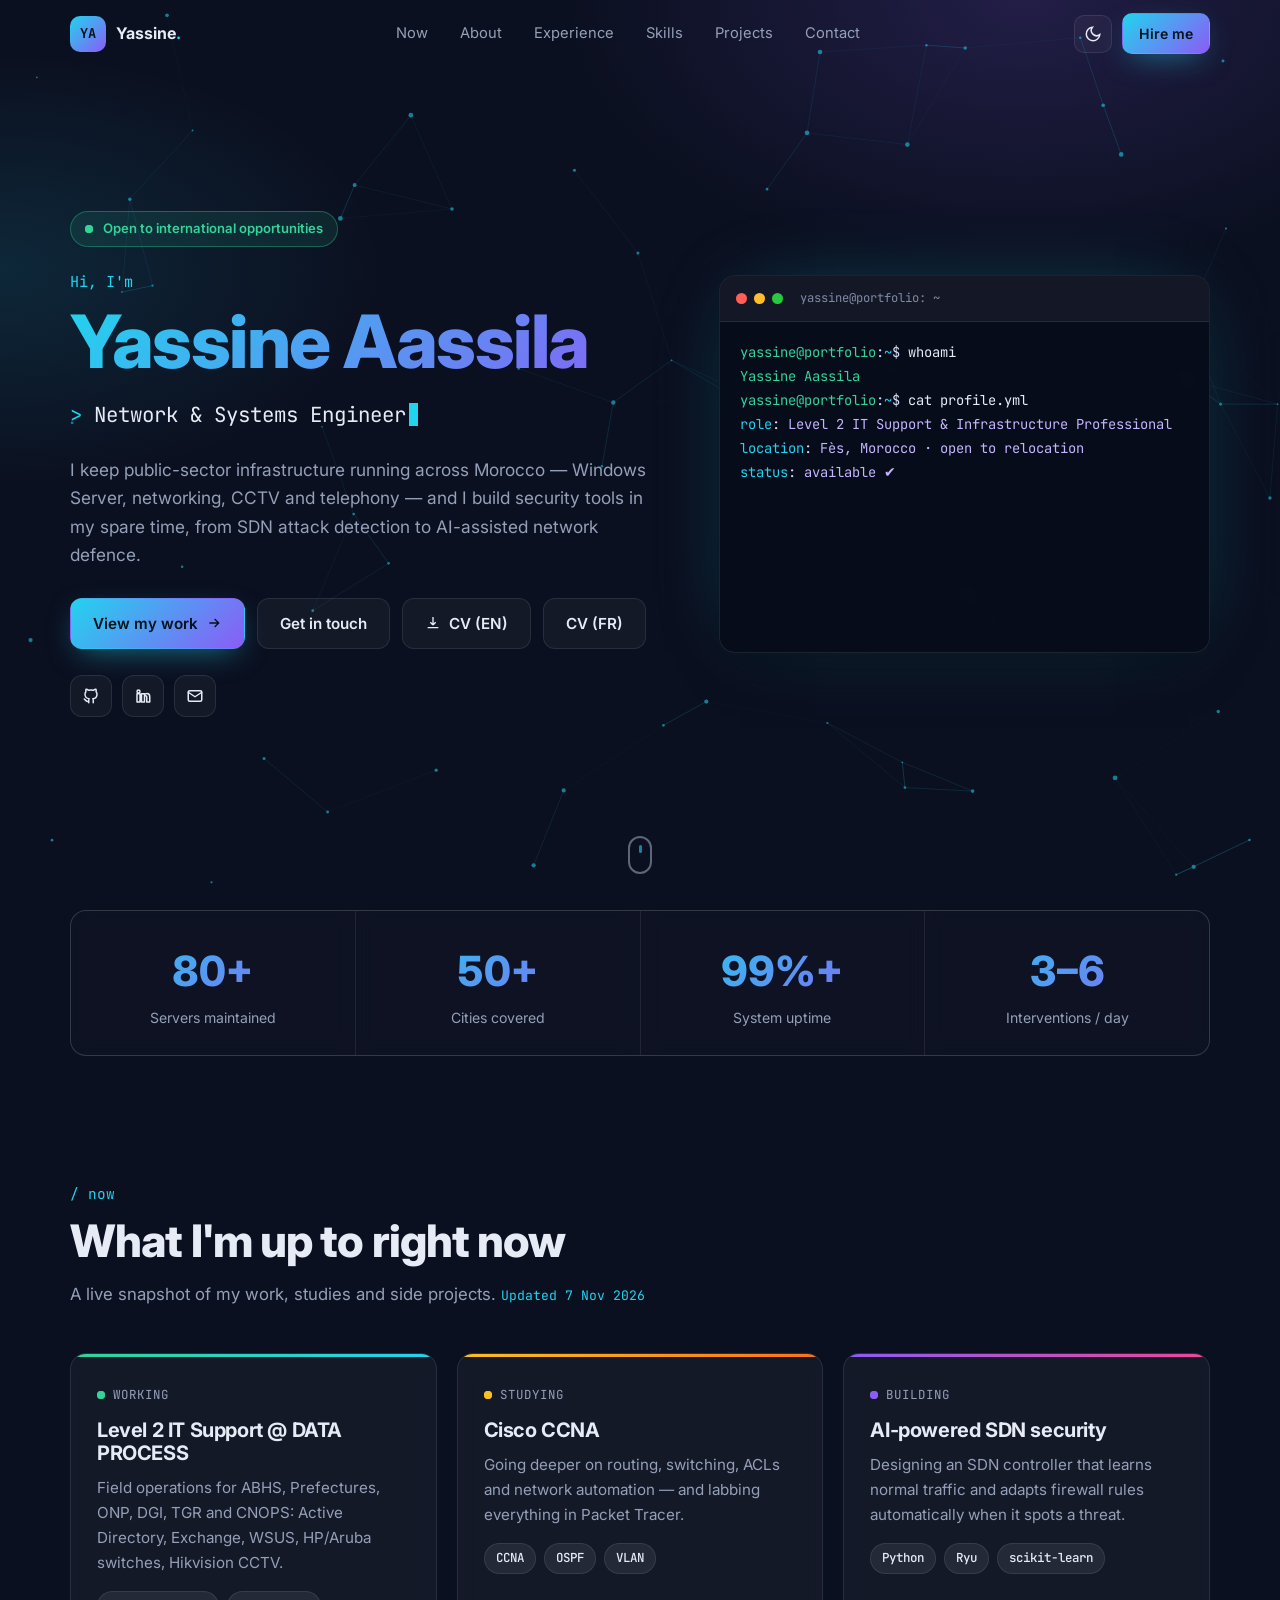
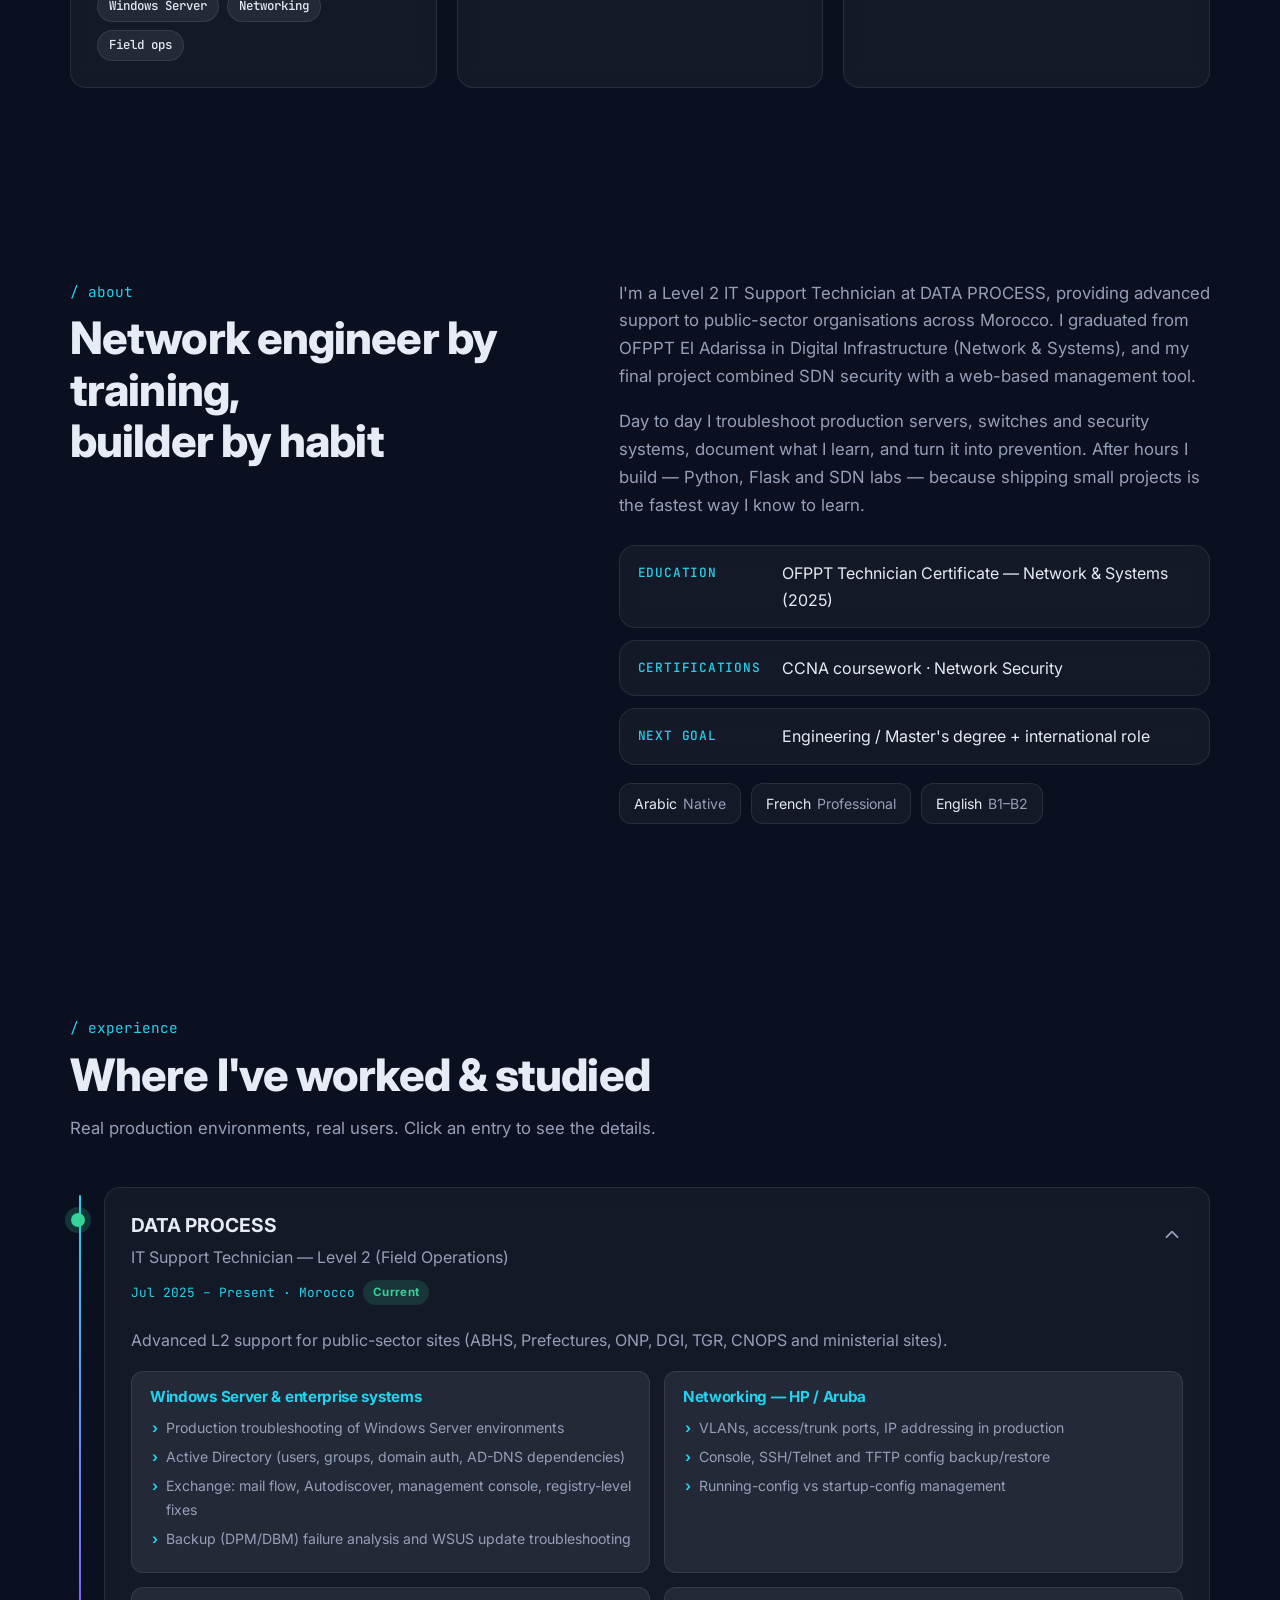
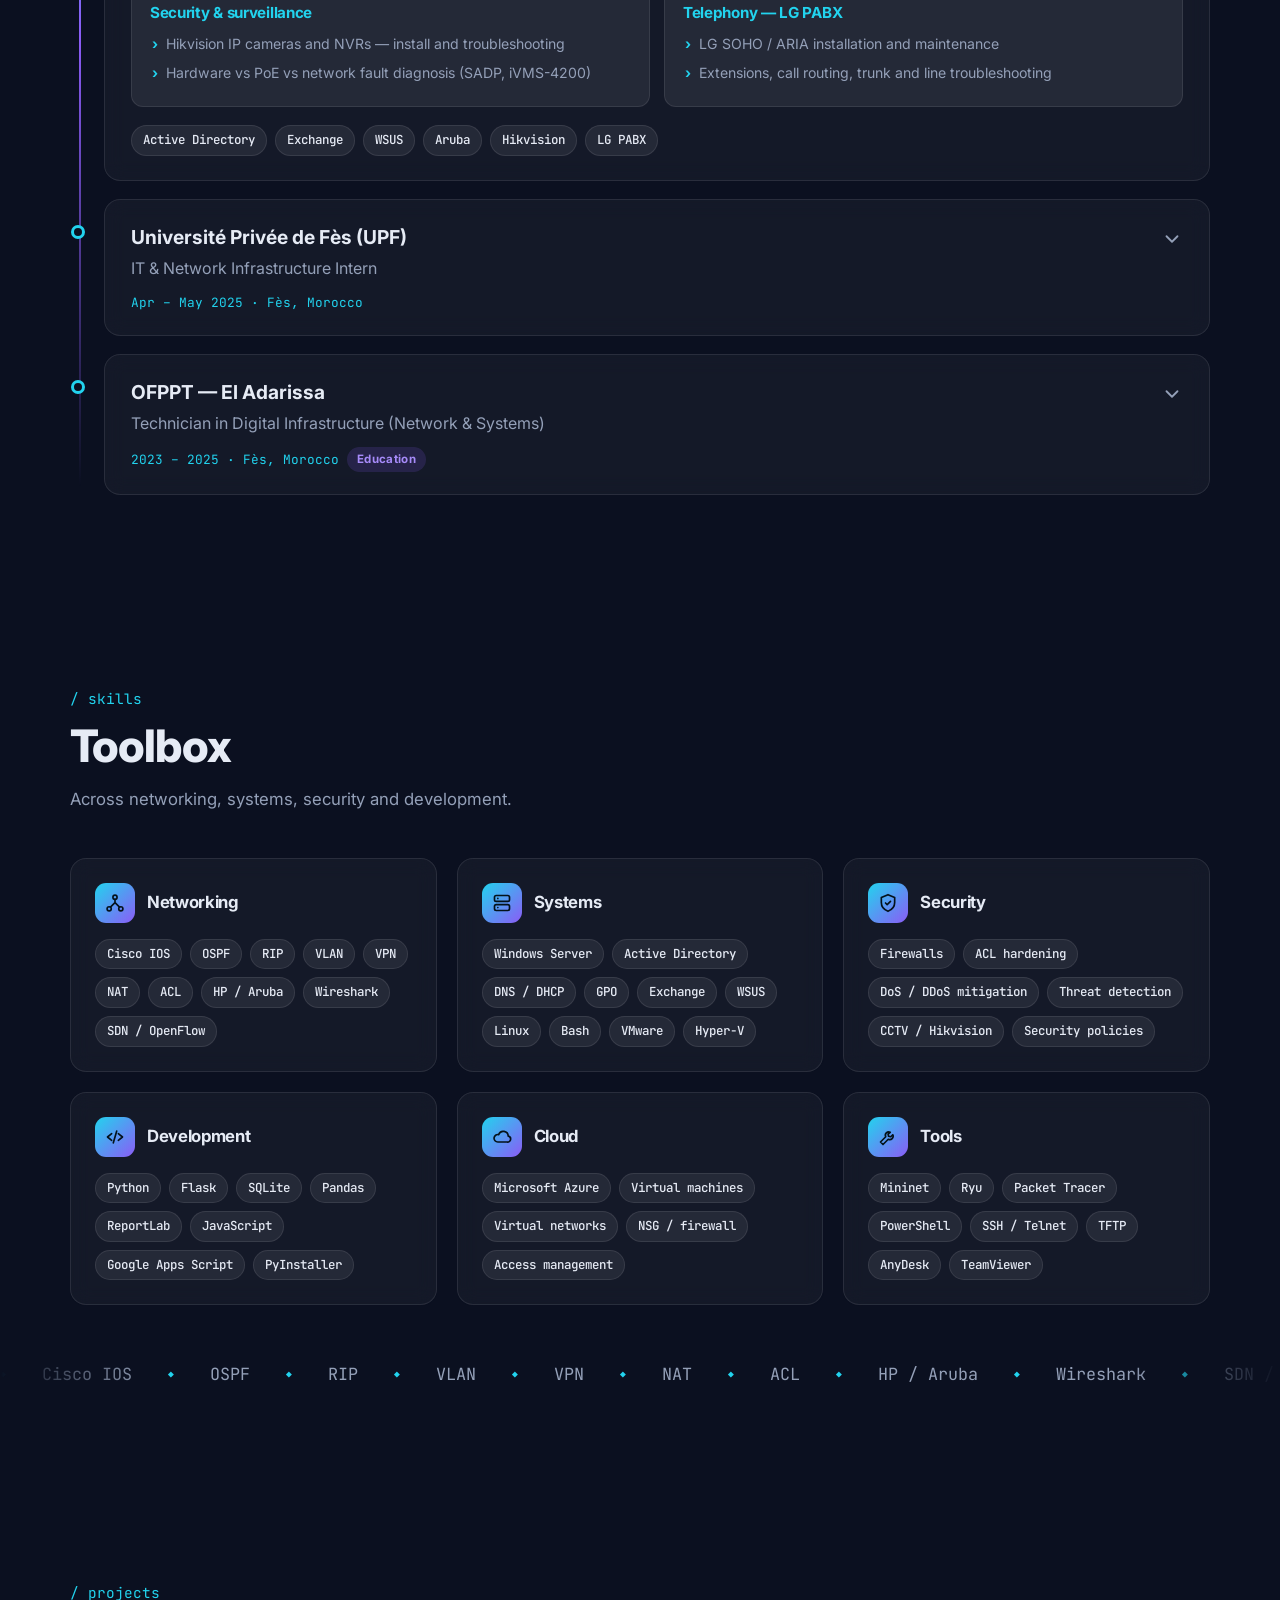
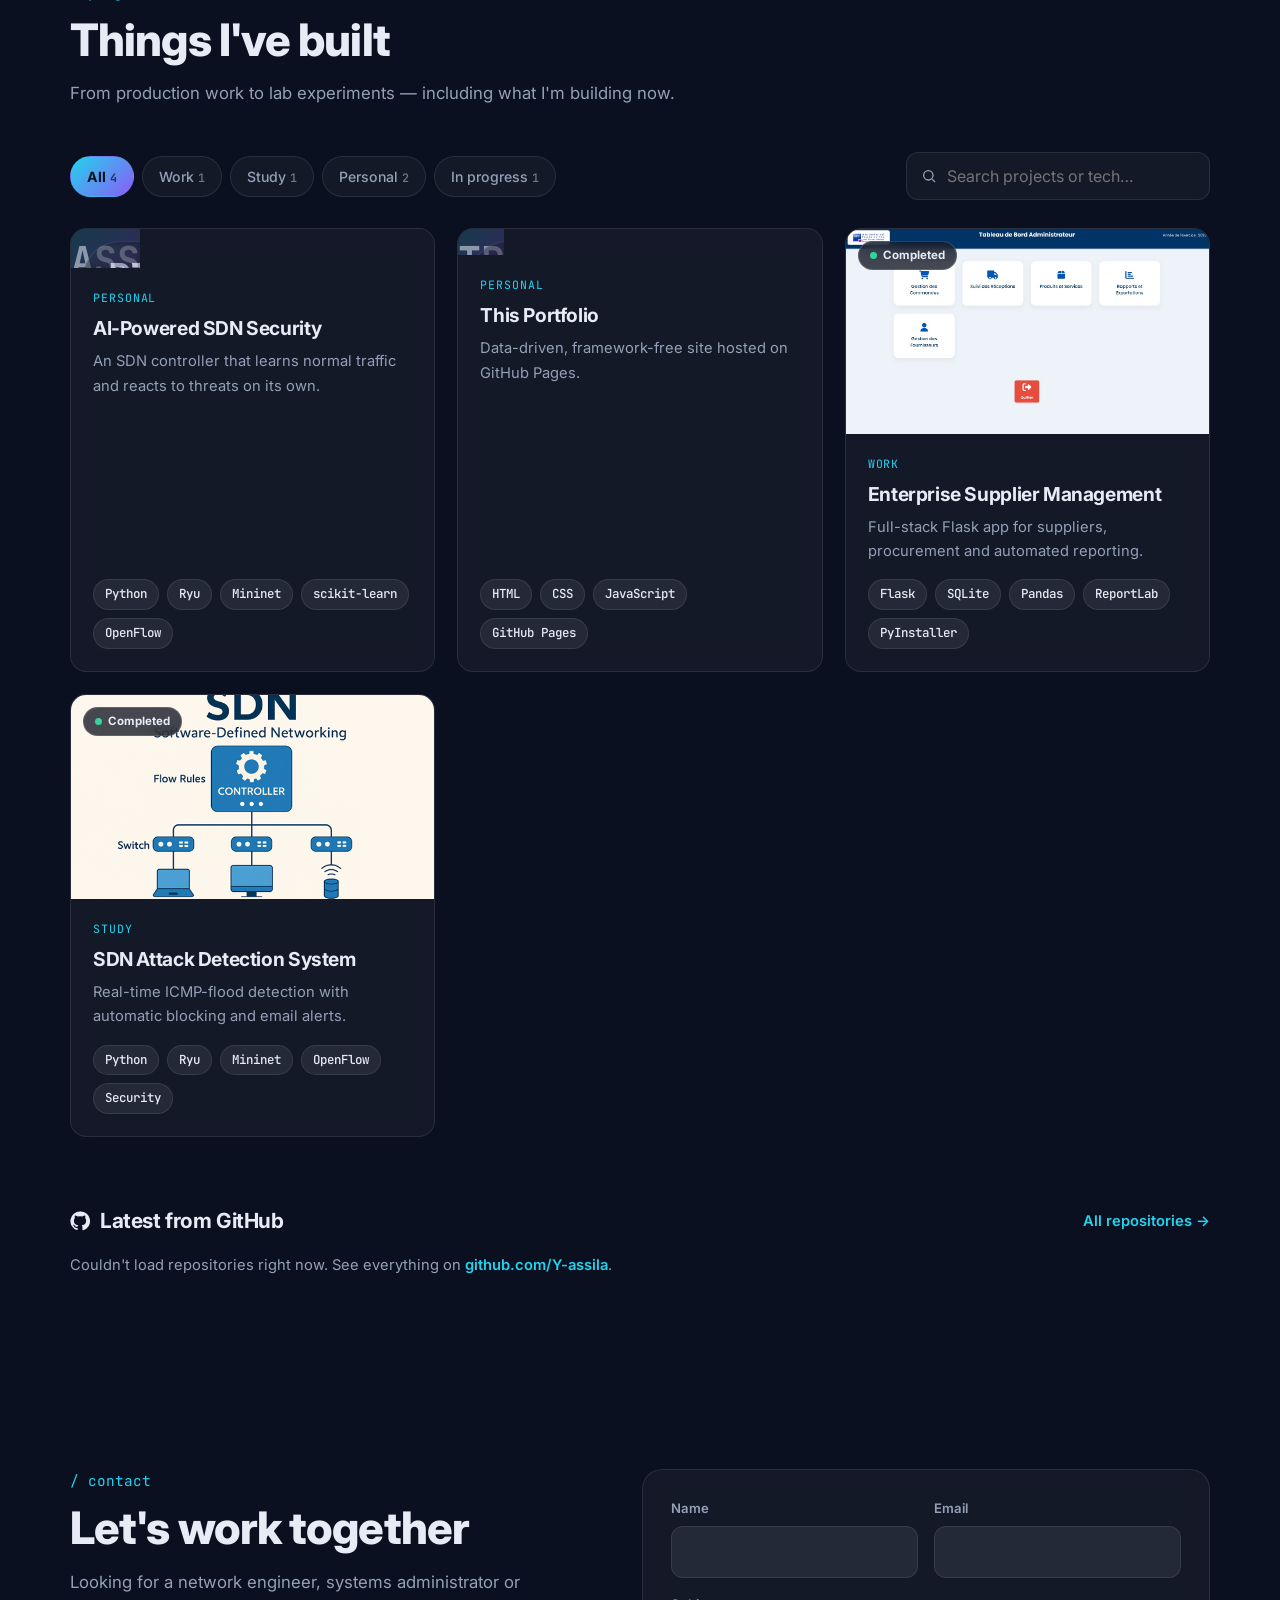
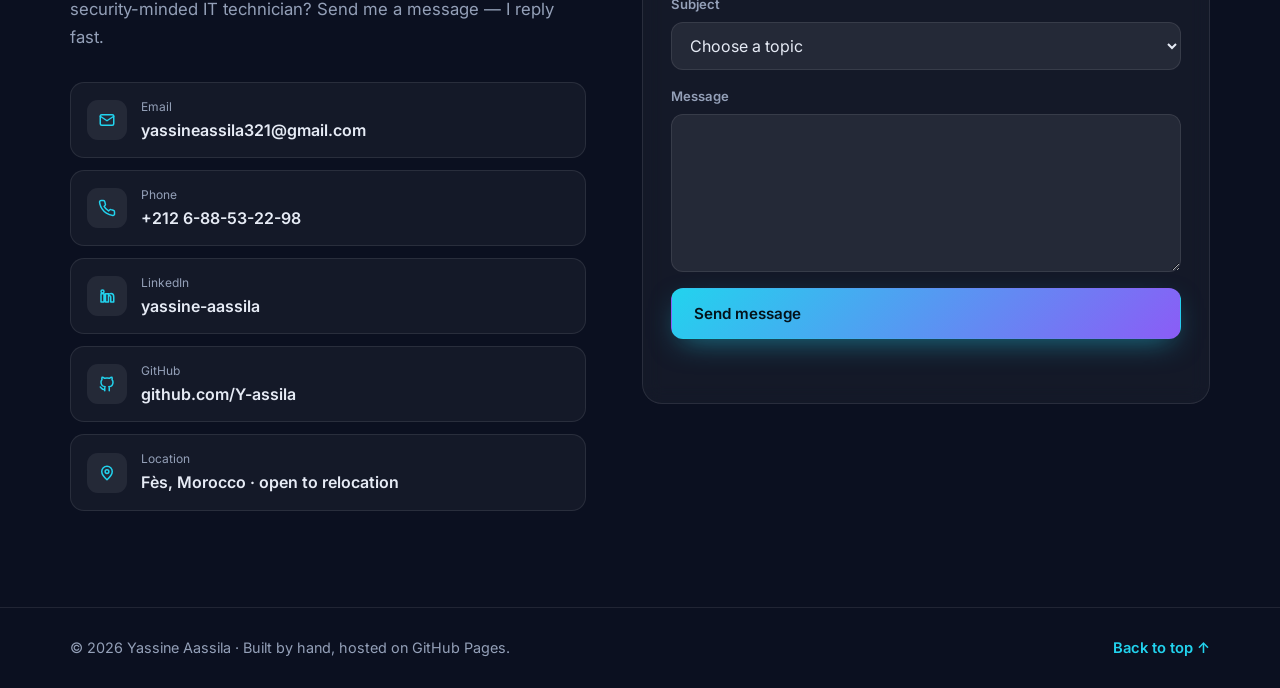
==== commit b0f89ec2: "Redesign portfolio: dynamic UI, data-driven projects, admin page Co-authored-by: Copilot <223556219+" ====
--- a/index.html
+++ b/index.html
@@ -1,1051 +1,231 @@
 <!DOCTYPE html>
-<html lang="en">
+<html lang="en" data-theme="dark">
 <head>
-    <meta charset="UTF-8">
-    <meta name="viewport" content="width=device-width, initial-scale=1.0">
-    <title>YASSINE AASSILA - Level 2 IT Support Technician | Network Infrastructure & Cybersecurity Professional</title>
-    
-    <!-- Favicon -->
-    <link rel="icon" type="image/svg+xml" href="data:image/svg+xml,%3Csvg xmlns='http://www.w3.org/2000/svg' viewBox='0 0 24 24' fill='none' stroke='%23007AFF' stroke-width='2'%3E%3Cpath d='M12 1L2 5v6c0 5.55 3.84 10.74 9 12 5.16-1.26 9-6.45 9-12V5l-10-4z'/%3E%3Cpath d='M9 12l2 2 4-4'/%3E%3C/svg%3E">
-    
-    <!-- Fonts -->
-    <link href="https://fonts.googleapis.com/css2?family=Inter:wght@300;400;500;600;700;800&display=swap" rel="stylesheet">
-    
-    <!-- External CSS -->
-    <link rel="stylesheet" href="styles.css">
+  <meta charset="UTF-8">
+  <meta name="viewport" content="width=device-width, initial-scale=1.0">
+  <title>Yassine Aassila — Network, Systems & Cybersecurity</title>
+  <meta name="description" content="Portfolio of Yassine Aassila — Level 2 IT Support & Infrastructure professional specialising in networking, Windows Server, cybersecurity and SDN. Based in Fès, Morocco.">
+  <meta name="theme-color" content="#0b1020">
+  <meta property="og:title" content="Yassine Aassila — Network, Systems & Cybersecurity">
+  <meta property="og:description" content="Level 2 IT Support & Infrastructure professional. Networking, Windows Server, cybersecurity and SDN projects.">
+  <meta property="og:type" content="website">
+  <link rel="icon" type="image/svg+xml" href="data:image/svg+xml,%3Csvg xmlns='http://www.w3.org/2000/svg' viewBox='0 0 24 24' fill='none' stroke='%2322d3ee' stroke-width='2'%3E%3Cpath d='M12 1L2 5v6c0 5.55 3.84 10.74 9 12 5.16-1.26 9-6.45 9-12V5l-10-4z'/%3E%3Cpath d='M9 12l2 2 4-4'/%3E%3C/svg%3E">
+  <link rel="preconnect" href="https://fonts.googleapis.com">
+  <link rel="preconnect" href="https://fonts.gstatic.com" crossorigin>
+  <link href="https://fonts.googleapis.com/css2?family=Inter:wght@300;400;500;600;700;800&family=JetBrains+Mono:wght@400;500;700&display=swap" rel="stylesheet">
+  <link rel="stylesheet" href="styles.css">
+  <script>
+    try {
+      var t = localStorage.getItem("theme");
+      if (t) document.documentElement.setAttribute("data-theme", t);
+    } catch (e) {}
+  </script>
 </head>
-<body data-theme="dark">
-    
-    <!-- Scroll Progress Indicator -->
-    <div class="scroll-indicator" id="scrollIndicator"></div>
-
-    <!-- Animated Background -->
-    <div class="animated-bg"></div>
-    <div class="floating-elements" id="floatingElements"></div>
-
-    <!-- Navigation -->
-    <nav class="nav-container">
-        <div class="nav-pill">
-            <ul class="nav-list">
-                <li class="nav-item"><a href="#home" class="nav-link active">Home</a></li>
-                <li class="nav-item"><a href="#about" class="nav-link">About</a></li>
-                <li class="nav-item"><a href="#experience" class="nav-link">Experience</a></li>
-                <li class="nav-item"><a href="#impact" class="nav-link">Impact</a></li>
-                <li class="nav-item"><a href="#timeline" class="nav-link">Timeline</a></li>
-                <li class="nav-item"><a href="#skills" class="nav-link">Skills</a></li>
-                <li class="nav-item"><a href="#projects" class="nav-link">Projects</a></li>
-                <li class="nav-item"><a href="#contact" class="nav-link">Contact</a></li>
-            </ul>
-        </div>
-    </nav>
-
-    <!-- Hero Section -->
-    <section id="home" class="section hero">
-        <div class="container">
-            <div class="hero-content">
-                <div class="hero-badge">
-                    <svg width="16" height="16" viewBox="0 0 24 24" fill="none" stroke="currentColor" stroke-width="2">
-                        <circle cx="12" cy="12" r="2"/>
-                        <path d="M16.24 7.76a6 6 0 0 1 0 8.49m-8.48-.01a6 6 0 0 1 0-8.49m11.31-2.82a10 10 0 0 1 0 14.14m-14.14 0a10 10 0 0 1 0-14.14"/>
-                    </svg>
-                    Level 2 IT Support Technician • Field Operations Specialist • Open to International Opportunities
-                </div>
-                <h1 class="hero-title">YASSINE AASSILA</h1>
-                <h2 class="hero-subtitle">Level 2 IT Support & Infrastructure Professional</h2>
-                <p class="hero-description">
-                    Proactive and technically skilled IT Support Technician (Level 2 – Field Operations) with strong experience in system administration, networking, and IT infrastructure management. Currently supporting public sector organizations across Morocco with advanced troubleshooting, server management, and network maintenance. Expertise in Windows Server, Linux, cybersecurity, and Software-Defined Networking (SDN).
-                </p>
-                <div class="hero-cta">
-                    <a href="#projects" class="btn btn-primary">
-                        <span>View My Work</span>
-                        <svg width="16" height="16" viewBox="0 0 24 24" fill="none" stroke="currentColor" stroke-width="2">
-                            <path d="M7 17l9.2-9.2M17 17V7H7"/>
-                        </svg>
-                    </a>
-                    <a href="#contact" class="btn btn-secondary">
-                        <span>Get In Touch</span>
-                        <svg width="16" height="16" viewBox="0 0 24 24" fill="none" stroke="currentColor" stroke-width="2">
-                            <path d="M4 4h16c1.1 0 2 .9 2 2v12c0 1.1-.9 2-2 2H4c-1.1 0-2-.9-2-2V6c0-1.1.9-2 2-2z"/>
-                            <polyline points="22,6 12,13 2,6"/>
-                        </svg>
-                    </a>
-                </div>
-                
-                <div class="cv-downloads">
-                    <h3 class="cv-title">Download My CV</h3>
-                    <div class="cv-buttons">
-                        <a href="cv-en.pdf" download="Yassine_Aassila_CV_EN.pdf" class="btn btn-cv">
-                            <svg width="16" height="16" viewBox="0 0 24 24" fill="none" stroke="currentColor" stroke-width="2">
-                                <path d="M14 2H6a2 2 0 0 0-2 2v16a2 2 0 0 0 2 2h12a2 2 0 0 0 2-2V8z"/>
-                                <polyline points="14,2 14,8 20,8"/>
-                                <line x1="16" y1="13" x2="8" y2="13"/>
-                                <line x1="16" y1="17" x2="8" y2="17"/>
-                                <polyline points="10,9 9,9 8,9"/>
-                            </svg>
-                            <span>CV English</span>
-                        </a>
-                        <a href="cv-fr.pdf" download="Yassine_Aassila_CV_FR.pdf" class="btn btn-cv">
-                            <svg width="16" height="16" viewBox="0 0 24 24" fill="none" stroke="currentColor" stroke-width="2">
-                                <path d="M14 2H6a2 2 0 0 0-2 2v16a2 2 0 0 0 2 2h12a2 2 0 0 0 2-2V8z"/>
-                                <polyline points="14,2 14,8 20,8"/>
-                                <line x1="16" y1="13" x2="8" y2="13"/>
-                                <line x1="16" y1="17" x2="8" y2="17"/>
-                                <polyline points="10,9 9,9 8,9"/>
-                            </svg>
-                            <span>CV Français</span>
-                        </a>
-                    </div>
-                </div>
-            </div>
-        </div>
-    </section>
-
-    <!-- About Section -->
+<body>
+  <a class="skip-link" href="#main">Skip to content</a>
+  <div class="scroll-progress" id="scrollProgress"></div>
+  <canvas id="netCanvas" aria-hidden="true"></canvas>
+  <div class="bg-glow" aria-hidden="true"></div>
+
+  <header class="site-header" id="siteHeader">
+    <div class="header-inner">
+      <a href="#home" class="logo" aria-label="Home"><span class="logo-mark" id="logoMark">YA</span><span class="logo-text">Yassine<span class="dot">.</span></span></a>
+      <nav class="nav" id="nav" aria-label="Primary">
+        <a href="#now" class="nav-link">Now</a>
+        <a href="#about" class="nav-link">About</a>
+        <a href="#experience" class="nav-link">Experience</a>
+        <a href="#skills" class="nav-link">Skills</a>
+        <a href="#projects" class="nav-link">Projects</a>
+        <a href="#contact" class="nav-link">Contact</a>
+      </nav>
+      <div class="header-actions">
+        <button class="icon-btn" id="themeToggle" aria-label="Toggle light / dark theme" title="Toggle theme">
+          <svg class="i-moon" width="18" height="18" viewBox="0 0 24 24" fill="none" stroke="currentColor" stroke-width="2"><path d="M21 12.8A9 9 0 1 1 11.2 3a7 7 0 0 0 9.8 9.8z"/></svg>
+          <svg class="i-sun" width="18" height="18" viewBox="0 0 24 24" fill="none" stroke="currentColor" stroke-width="2"><circle cx="12" cy="12" r="4"/><path d="M12 2v2M12 20v2M4.9 4.9l1.4 1.4M17.7 17.7l1.4 1.4M2 12h2M20 12h2M4.9 19.1l1.4-1.4M17.7 6.3l1.4-1.4"/></svg>
+        </button>
+        <a href="#contact" class="btn btn-sm btn-primary hide-mobile">Hire me</a>
+        <button class="icon-btn menu-btn" id="menuBtn" aria-label="Open menu" aria-expanded="false" aria-controls="nav">
+          <svg width="20" height="20" viewBox="0 0 24 24" fill="none" stroke="currentColor" stroke-width="2"><path d="M3 6h18M3 12h18M3 18h18"/></svg>
+        </button>
+      </div>
+    </div>
+  </header>
+
+  <main id="main">
+    <!-- HERO -->
+    <section id="home" class="hero">
+      <div class="container hero-grid">
+        <div class="hero-copy">
+          <div class="availability reveal" id="availability"><span class="pulse"></span><span id="availabilityText"></span></div>
+          <p class="eyebrow reveal">Hi, I'm</p>
+          <h1 class="hero-name reveal" id="heroName"></h1>
+          <p class="hero-typing reveal"><span class="prompt">&gt;</span> <span id="typing"></span><span class="caret"></span></p>
+          <p class="hero-summary reveal" id="heroSummary"></p>
+          <div class="hero-cta reveal">
+            <a href="#projects" class="btn btn-primary">View my work
+              <svg width="16" height="16" viewBox="0 0 24 24" fill="none" stroke="currentColor" stroke-width="2"><path d="M5 12h14M13 6l6 6-6 6"/></svg>
+            </a>
+            <a href="#contact" class="btn btn-ghost">Get in touch</a>
+            <a href="cv-en.pdf" class="btn btn-ghost" id="cvEn" download>
+              <svg width="16" height="16" viewBox="0 0 24 24" fill="none" stroke="currentColor" stroke-width="2"><path d="M12 3v12m0 0l-4-4m4 4l4-4M4 19h16"/></svg>CV (EN)
+            </a>
+            <a href="cv-fr.pdf" class="btn btn-ghost" id="cvFr" download>CV (FR)</a>
+          </div>
+          <div class="socials reveal" id="heroSocials"></div>
+        </div>
+
+        <div class="terminal reveal" aria-label="Terminal showing a short profile">
+          <div class="terminal-bar">
+            <span class="tdot r"></span><span class="tdot y"></span><span class="tdot g"></span>
+            <span class="terminal-title">yassine@portfolio: ~</span>
+          </div>
+          <div class="terminal-body" id="terminalBody"></div>
+        </div>
+      </div>
+      <a href="#now" class="scroll-hint" aria-label="Scroll down"><span></span></a>
+    </section>
+
+    <!-- STATS -->
+    <section class="stats-strip">
+      <div class="container stats-grid" id="statsGrid"></div>
+    </section>
+
+    <!-- NOW -->
+    <section id="now" class="section">
+      <div class="container">
+        <header class="section-head reveal">
+          <p class="section-kicker">/ now</p>
+          <h2>What I'm up to right now</h2>
+          <p class="section-sub">A live snapshot of my work, studies and side projects. <span class="updated" id="nowUpdated"></span></p>
+        </header>
+        <div class="now-grid" id="nowGrid"></div>
+      </div>
+    </section>
+
+    <!-- ABOUT -->
     <section id="about" class="section">
-        <div class="container">
-            <h2 class="section-title">About Me</h2>
-            <p class="section-subtitle">
-                Level 2 IT Support Technician at DATA PROCESS, providing advanced technical support for public sector organizations across Morocco. 
-                Graduate from Centre Mixte de Formation Professionnelle El Adarissa, specializing in Digital Infrastructure (Network & Systems). 
-                Proven experience in field operations, system administration, and network troubleshooting.
-            </p>
-            
-            <div class="impact-grid">
-                <div class="impact-card">
-                    <div class="impact-icon">
-                        <svg width="32" height="32" viewBox="0 0 24 24" fill="none" stroke="currentColor" stroke-width="2">
-                            <rect x="2" y="3" width="20" height="14" rx="2" ry="2"/>
-                            <line x1="8" y1="21" x2="16" y2="21"/>
-                            <line x1="12" y1="17" x2="12" y2="21"/>
-                        </svg>
-                    </div>
-                    <div class="impact-number"></div>
-                    <div class="impact-label">Education & Certification</div>
-                    <div class="impact-description">
-                        Graduated from OFPPT El Adarissa in Digital Infrastructure. Completed CCNA courses and Network Security certification. 
-                        Final project focused on SDN network security and web-based management tools.
-                    </div>
-                </div>
-                
-                <div class="impact-card highlight">
-                    <div class="impact-icon">
-                        <svg width="32" height="32" viewBox="0 0 24 24" fill="none" stroke="currentColor" stroke-width="2">
-                            <circle cx="12" cy="12" r="10"/>
-                            <line x1="2" y1="12" x2="22" y2="12"/>
-                            <path d="M12 2a15.3 15.3 0 0 1 4 10 15.3 15.3 0 0 1-4 10 15.3 15.3 0 0 1-4-10 15.3 15.3 0 0 1 4-10z"/>
-                        </svg>
-                    </div>
-                    <div class="impact-number"></div>
-                    <div class="impact-label">Global Opportunities</div>
-                    <div class="impact-description">
-                        Multilingual professional (Arabic native, English B1-B2, French working knowledge). 
-                        Open to international relocation and remote work opportunities worldwide.
-                    </div>
-                </div>
-                
-                <div class="impact-card highlight">
-                    <div class="impact-icon">
-                        <svg width="32" height="32" viewBox="0 0 24 24" fill="none" stroke="currentColor" stroke-width="2">
-                            <path d="M12 2L2 7l10 5 10-5-10-5z"/>
-                            <path d="M2 17l10 5 10-5"/>
-                            <path d="M2 12l10 5 10-5"/>
-                        </svg>
-                    </div>
-                    <div class="impact-number"></div>
-                    <div class="impact-label">Current Role & Experience</div>
-                    <div class="impact-description">
-                        <strong>Level 2 IT Support Technician at DATA PROCESS</strong> (July 2025 – Present). 
-                        Managing IT infrastructure for public sector organizations including ABHS, Prefectures, ONP, DGI, TGR, CNOPS. 
-                        Expertise in Active Directory, DNS, DHCP, file servers, backup systems, WSUS, and nationwide field operations.
-                        <br><br>
-                        <strong>Previous Internship:</strong> Université Privée de Fès (April-May 2025) - Developed Flask applications, 
-                        worked on SDN attack detection, and contributed to network infrastructure management.
-                    </div>
-                </div>
-            </div>
-        </div>
-    </section>
-
-    <!-- Professional Experience Section -->
+      <div class="container about-grid">
+        <header class="section-head reveal">
+          <p class="section-kicker">/ about</p>
+          <h2>Network engineer by training,<br>builder by habit</h2>
+        </header>
+        <div class="about-body reveal" id="aboutBody"></div>
+      </div>
+    </section>
+
+    <!-- EXPERIENCE -->
     <section id="experience" class="section">
-        <div class="container">
-            <h2 class="section-title">Professional Experience</h2>
-            <p class="section-subtitle">
-                Hands-on technical expertise gained through real-world enterprise environments and production systems
-            </p>
-            
-            <div class="experience-timeline">
-                <div class="experience-item">
-                    <div class="experience-header">
-                        <div class="company-info">
-                            <h3 class="company-name">DATA PROCESS</h3>
-                            <p class="job-title">IT Support Technician (Level 2 – Field Operations)</p>
-                            <p class="duration">July 2025 – Present | Morocco</p>
-                        </div>
-                        <div class="experience-badge">Current Role</div>
-                    </div>
-                    
-                    <div class="experience-content">
-                        <p class="experience-summary">
-                            Providing advanced Level 2 IT support for public sector organizations (ABHS, Prefectures, ONP, DGI, TGR, CNOPS, and ministerial sites) 
-                            with expertise in enterprise systems, networking infrastructure, and field operations.
-                        </p>
-                        
-                        <div class="technical-areas">
-                            <div class="tech-area">
-                                <h4 class="area-title">
-                                    <svg width="20" height="20" viewBox="0 0 24 24" fill="none" stroke="currentColor" stroke-width="2">
-                                        <rect x="2" y="4" width="20" height="16" rx="2"/>
-                                        <path d="M6 8h.01M10 8h.01M14 8h.01"/>
-                                    </svg>
-                                    Windows Server & Enterprise Systems
-                                </h4>
-                                <ul class="tech-list">
-                                    <li>Troubleshooting production Windows Server environments</li>
-                                    <li>Active Directory Domain Services (AD DS): User/group management, domain authentication, AD-DNS dependencies</li>
-                                    <li>Exchange Server: Mail flow issues, Autodiscover service, Management Console access, registry-level troubleshooting</li>
-                                    <li>Backup & Data Protection (DBM/DPM): Backup failure analysis, synchronization issues, dpmsync command operations</li>
-                                    <li>WSUS: Client update troubleshooting, Group Policy impact analysis, approval logic management</li>
-                                </ul>
-                            </div>
-                            
-                            <div class="tech-area">
-                                <h4 class="area-title">
-                                    <svg width="20" height="20" viewBox="0 0 24 24" fill="none" stroke="currentColor" stroke-width="2">
-                                        <circle cx="12" cy="12" r="2"/>
-                                        <path d="M16.24 7.76a6 6 0 0 1 0 8.49m-8.48-.01a6 6 0 0 1 0-8.49"/>
-                                    </svg>
-                                    Enterprise Networking (HP/Aruba)
-                                </h4>
-                                <ul class="tech-list">
-                                    <li>HP and Aruba enterprise switches in production environments</li>
-                                    <li>VLAN creation/management, port configuration (access/trunk), IP addressing</li>
-                                    <li>Switch management: Console access, SSH/Telnet, TFTP configuration backup/restore</li>
-                                    <li>Troubleshooting: Network connectivity, VLAN misconfiguration, port-related problems</li>
-                                    <li>Configuration management: running-config vs startup-config operations</li>
-                                </ul>
-                            </div>
-                            
-                            <div class="tech-area">
-                                <h4 class="area-title">
-                                    <svg width="20" height="20" viewBox="0 0 24 24" fill="none" stroke="currentColor" stroke-width="2">
-                                        <path d="M12 1L2 5v6c0 5.55 3.84 10.74 9 12 5.16-1.26 9-6.45 9-12V5l-10-4z"/>
-                                    </svg>
-                                    Security & Surveillance Systems
-                                </h4>
-                                <ul class="tech-list">
-                                    <li>Hikvision CCTV Systems: IP cameras and NVRs installation/troubleshooting</li>
-                                    <li>IP addressing, subnet alignment, camera-to-NVR authentication</li>
-                                    <li>Diagnostics: Hardware vs PoE vs network-related problems</li>
-                                    <li>Tools: Hikvision SADP Tool, iVMS-4200</li>
-                                </ul>
-                            </div>
-                            
-                            <div class="tech-area">
-                                <h4 class="area-title">
-                                    <svg width="20" height="20" viewBox="0 0 24 24" fill="none" stroke="currentColor" stroke-width="2">
-                                        <path d="M22 16.92v3a2 2 0 0 1-2.18 2 19.79 19.79 0 0 1-8.63-3.07 19.5 19.5 0 0 1-6-6 19.79 19.79 0 0 1-3.07-8.67A2 2 0 0 1 4.11 2h3a2 2 0 0 1 2 1.72 12.84 12.84 0 0 0 .7 2.81 2 2 0 0 1-.45 2.11L8.09 9.91a16 16 0 0 0 6 6l1.27-1.27a2 2 0 0 1 2.11-.45 12.84 12.84 0 0 0 2.81.7A2 2 0 0 1 22 16.92z"/>
-                                    </svg>
-                                    Telephony Systems (LG PABX)
-                                </h4>
-                                <ul class="tech-list">
-                                    <li>LG SOHO / LG ARIA PABX systems installation and maintenance</li>
-                                    <li>Extension management and call routing configuration</li>
-                                    <li>Hardware troubleshooting: Cabling, power supply, handset diagnostics</li>
-                                    <li>Software configuration using system programming codes</li>
-                                    <li>Incoming/outgoing call flow analysis and optimization</li>
-                                    <li>Line troubleshooting and trunk configuration</li>
-                                </ul>
-                            </div>
-                            
-                            <div class="tech-area">
-                                <h4 class="area-title">
-                                    <svg width="20" height="20" viewBox="0 0 24 24" fill="none" stroke="currentColor" stroke-width="2">
-                                        <path d="M4 4h16c1.1 0 2 .9 2 2v12c0 1.1-.9 2-2 2H4c-1.1 0-2-.9-2-2V6c0-1.1.9-2 2-2z"/>
-                                        <polyline points="22,6 12,13 2,6"/>
-                                    </svg>
-                                    Messaging & Email Infrastructure
-                                </h4>
-                                <ul class="tech-list">
-                                    <li>Exchange mail flow architecture and Autodiscover service management</li>
-                                    <li>Inbound/outbound email delivery troubleshooting</li>
-                                    <li>Mail gateway and filtering configuration</li>
-                                    <li>Service dependency analysis and health monitoring</li>
-                                </ul>
-                            </div>
-                        </div>
-                    </div>
-                </div>
-                
-                <div class="experience-item">
-                    <div class="experience-header">
-                        <div class="company-info">
-                            <h3 class="company-name">Université Privée de Fès (UPF)</h3>
-                            <p class="job-title">Intern – IT & Network Infrastructure</p>
-                            <p class="duration">April 2025 – May 2025 | Fès, Morocco</p>
-                        </div>
-                        <div class="experience-badge internship">Internship</div>
-                    </div>
-                    
-                    <div class="experience-content">
-                        <p class="experience-summary">
-                            Comprehensive internship focusing on web application development, network infrastructure, and cybersecurity implementations.
-                        </p>
-                        
-                        <div class="technical-areas">
-                            <div class="tech-area">
-                                <h4 class="area-title">
-                                    <svg width="20" height="20" viewBox="0 0 24 24" fill="none" stroke="currentColor" stroke-width="2">
-                                        <polyline points="16 18 22 12 16 6"/>
-                                        <polyline points="8 6 2 12 8 18"/>
-                                    </svg>
-                                    Software Development
-                                </h4>
-                                <ul class="tech-list">
-                                    <li>Flask-based web application with SQLite database</li>
-                                    <li>Role-based access control and automated reporting (PDF/Excel)</li>
-                                    <li>Data visualization dashboards using matplotlib and seaborn</li>
-                                    <li>Application packaging with PyInstaller for Windows deployment</li>
-                                    <li>Google Apps Script integration for enhanced functionality</li>
-                                </ul>
-                            </div>
-                            
-                            <div class="tech-area">
-                                <h4 class="area-title">
-                                    <svg width="20" height="20" viewBox="0 0 24 24" fill="none" stroke="currentColor" stroke-width="2">
-                                        <path d="M12 1L2 5v6c0 5.55 3.84 10.74 9 12 5.16-1.26 9-6.45 9-12V5l-10-4z"/>
-                                        <path d="M9 12l2 2 4-4"/>
-                                    </svg>
-                                    Network Security & Infrastructure
-                                </h4>
-                                <ul class="tech-list">
-                                    <li>VLAN configuration and VPN setup implementation</li>
-                                    <li>Network analysis and packet inspection using Wireshark</li>
-                                    <li>SDN-based attack detection system development</li>
-                                    <li>Security policy implementation and system hardening</li>
-                                </ul>
-                            </div>
-                        </div>
-                    </div>
-                </div>
-            </div>
-            
-            <div class="tools-technologies">
-                <h3 class="tools-title">Core Tools & Technologies</h3>
-                <div class="impact-grid">
-                    <div class="impact-card">
-                        <div class="impact-icon">
-                            <svg width="32" height="32" viewBox="0 0 24 24" fill="none" stroke="currentColor" stroke-width="2">
-                                <circle cx="12" cy="12" r="2"/>
-                                <path d="M16.24 7.76a6 6 0 0 1 0 8.49m-8.48-.01a6 6 0 0 1 0-8.49m11.31-2.82a10 10 0 0 1 0 14.14m-14.14 0a10 10 0 0 1 0-14.14"/>
-                            </svg>
-                        </div>
-                        <div class="impact-label">Networking & Diagnostics</div>
-                        <div class="impact-description">Advanced IP Scanner, Wireshark, HP/Aruba CLI, TFTP</div>
-                    </div>
-                    <div class="impact-card highlight">
-                        <div class="impact-icon">
-                            <svg width="32" height="32" viewBox="0 0 24 24" fill="none" stroke="currentColor" stroke-width="2">
-                                <rect x="2" y="4" width="20" height="16" rx="2"/>
-                                <path d="M6 8h.01M10 8h.01M14 8h.01"/>
-                            </svg>
-                        </div>
-                        <div class="impact-label">Server Administration</div>
-                        <div class="impact-description">Windows Event Viewer, PowerShell, RSAT Tools, Exchange Management Console</div>
-                    </div>
-                    <div class="impact-card">
-                        <div class="impact-icon">
-                            <svg width="32" height="32" viewBox="0 0 24 24" fill="none" stroke="currentColor" stroke-width="2">
-                                <path d="M12 1L2 5v6c0 5.55 3.84 10.74 9 12 5.16-1.26 9-6.45 9-12V5l-10-4z"/>
-                                <path d="M9 12l2 2 4-4"/>
-                            </svg>
-                        </div>
-                        <div class="impact-label">Security & Surveillance</div>
-                        <div class="impact-description">Hikvision SADP, iVMS-4200, LG PABX Management</div>
-                    </div>
-                    <div class="impact-card highlight">
-                        <div class="impact-icon">
-                            <svg width="32" height="32" viewBox="0 0 24 24" fill="none" stroke="currentColor" stroke-width="2">
-                                <path d="M22 16.92v3a2 2 0 0 1-2.18 2 19.79 19.79 0 0 1-8.63-3.07 19.5 19.5 0 0 1-6-6 19.79 19.79 0 0 1-3.07-8.67A2 2 0 0 1 4.11 2h3a2 2 0 0 1 2 1.72 12.84 12.84 0 0 0 .7 2.81 2 2 0 0 1-.45 2.11L8.09 9.91a16 16 0 0 0 6 6l1.27-1.27a2 2 0 0 1 2.11-.45 12.84 12.84 0 0 0 2.81.7A2 2 0 0 1 22 16.92z"/>
-                            </svg>
-                        </div>
-                        <div class="impact-label">Remote Support</div>
-                        <div class="impact-description">AnyDesk, TeamViewer, SSH/Telnet</div>
-                    </div>
-                </div>
-            </div>
-        </div>
-    </section>
-
-    <!-- Professional Impact Section -->
-    <section id="impact" class="section">
-        <div class="container">
-            <h2 class="section-title">Professional Impact & Metrics</h2>
-            <p class="section-subtitle">
-                Quantifiable achievements and operational excellence in enterprise IT support and infrastructure management
-            </p>
-            
-            <div class="impact-grid">
-                <div class="impact-card highlight">
-                    <div class="impact-icon">
-                        <svg width="32" height="32" viewBox="0 0 24 24" fill="none" stroke="currentColor" stroke-width="2">
-                            <rect x="2" y="4" width="20" height="16" rx="2"/>
-                            <path d="M6 8h.01M10 8h.01M14 8h.01"/>
-                        </svg>
-                    </div>
-                    <div class="impact-number">80+</div>
-                    <div class="impact-label">Servers Maintained</div>
-                    <div class="impact-description">Across multiple public sector organizations nationwide</div>
-                </div>
-                
-                <div class="impact-card">
-                    <div class="impact-icon">
-                        <svg width="32" height="32" viewBox="0 0 24 24" fill="none" stroke="currentColor" stroke-width="2">
-                            <path d="M17 21v-2a4 4 0 0 0-4-4H5a4 4 0 0 0-4 4v2"/>
-                            <circle cx="9" cy="7" r="4"/>
-                            <path d="M23 21v-2a4 4 0 0 0-3-3.87"/>
-                            <path d="M16 3.13a4 4 0 0 1 0 7.75"/>
-                        </svg>
-                    </div>
-                    <div class="impact-number">1000s</div>
-                    <div class="impact-label">End Users Supported</div>
-                    <div class="impact-description">Providing IT support across Morocco's public sector</div>
-                </div>
-                
-                <div class="impact-card">
-                    <div class="impact-icon">
-                        <svg width="32" height="32" viewBox="0 0 24 24" fill="none" stroke="currentColor" stroke-width="2">
-                            <circle cx="12" cy="12" r="10"/>
-                            <polyline points="12,6 12,12 16,14"/>
-                        </svg>
-                    </div>
-                    <div class="impact-number">3-6</div>
-                    <div class="impact-label">Daily Interventions</div>
-                    <div class="impact-description">Average on-site and remote support operations per day</div>
-                </div>
-                
-                <div class="impact-card">
-                    <div class="impact-icon">
-                        <svg width="32" height="32" viewBox="0 0 24 24" fill="none" stroke="currentColor" stroke-width="2">
-                            <polyline points="22 12 18 12 15 21 9 3 6 12 2 12"/>
-                        </svg>
-                    </div>
-                    <div class="impact-number">1-3h</div>
-                    <div class="impact-label">Resolution Time</div>
-                    <div class="impact-description">Average incident resolution time across all complexity levels</div>
-                </div>
-                
-                <div class="impact-card">
-                    <div class="impact-icon">
-                        <svg width="32" height="32" viewBox="0 0 24 24" fill="none" stroke="currentColor" stroke-width="2">
-                            <path d="M21 10c0 7-9 13-9 13s-9-6-9-13a9 9 0 0 1 18 0z"/>
-                            <circle cx="12" cy="10" r="3"/>
-                        </svg>
-                    </div>
-                    <div class="impact-number">50+</div>
-                    <div class="impact-label">Cities Covered</div>
-                    <div class="impact-description">Nationwide field operations in urban centers and rural areas</div>
-                </div>
-                
-                <div class="impact-card highlight">
-                    <div class="impact-icon">
-                        <svg width="32" height="32" viewBox="0 0 24 24" fill="none" stroke="currentColor" stroke-width="2">
-                            <path d="M22 11.08V12a10 10 0 1 1-5.93-9.14"/>
-                            <polyline points="22,4 12,14.01 9,11.01"/>
-                        </svg>
-                    </div>
-                    <div class="impact-number">99%+</div>
-                    <div class="impact-label">System Uptime</div>
-                    <div class="impact-description">Maintaining high availability across distributed environments</div>
-                </div>
-            </div>
-            
-            <div class="achievements-section">
-                <h3 class="achievements-title">Key Operational Achievements</h3>
-                <div class="impact-grid">
-                    <div class="impact-card highlight">
-                        <div class="impact-icon">
-                            <svg width="32" height="32" viewBox="0 0 24 24" fill="none" stroke="currentColor" stroke-width="2">
-                                <path d="M12 2l3.09 6.26L22 9.27l-5 4.87 1.18 6.88L12 17.77l-6.18 3.25L7 14.14 2 9.27l6.91-1.01L12 2z"/>
-                            </svg>
-                        </div>
-                        <div class="impact-label">First-Call Resolution Excellence</div>
-                        <div class="impact-description">
-                            Successfully resolved the majority of technical issues during the first intervention, minimizing downtime and client disruption.
-                        </div>
-                    </div>
-                    
-                    <div class="impact-card">
-                        <div class="impact-icon">
-                            <svg width="32" height="32" viewBox="0 0 24 24" fill="none" stroke="currentColor" stroke-width="2">
-                                <path d="M14.828 14.828a4 4 0 0 1-5.656 0M9 10h.01M15 10h.01M21 12c0 4.97-4.03 9-9 9s-9-4.03-9-9 4.03-9 9-9 9 4.03 9 9z"/>
-                            </svg>
-                        </div>
-                        <div class="impact-label">High-Pressure Stakeholder Management</div>
-                        <div class="impact-description">
-                            Consistently received positive feedback for professionalism, technical competence, and reliability in challenging public sector environments.
-                        </div>
-                    </div>
-                    
-                    <div class="impact-card highlight">
-                        <div class="impact-icon">
-                            <svg width="32" height="32" viewBox="0 0 24 24" fill="none" stroke="currentColor" stroke-width="2">
-                                <path d="M9 11a3 3 0 1 0 6 0a3 3 0 0 0-6 0"/>
-                                <path d="M17.657 16.657L13.414 20.9a1.998 1.998 0 0 1-2.827 0l-4.244-4.243a8 8 0 1 1 11.314 0z"/>
-                            </svg>
-                        </div>
-                        <div class="impact-label">Preventive Maintenance Impact</div>
-                        <div class="impact-description">
-                            Reduced recurring incidents through comprehensive technical documentation and proactive system maintenance strategies.
-                        </div>
-                    </div>
-                </div>
-            </div>
-        </div>
-    </section>
-
-    <!-- Career Timeline Section -->
-    <section id="timeline" class="section">
-        <div class="container">
-            <h2 class="section-title">Career Timeline</h2>
-            <p class="section-subtitle">
-                Professional journey from education to enterprise IT leadership
-            </p>
-            
-            <div class="timeline-container">
-                <div class="timeline-line"></div>
-                
-                <div class="timeline-item current">
-                    <div class="timeline-marker">
-                        <div class="timeline-dot"></div>
-                        <div class="timeline-date">2025 - Present</div>
-                    </div>
-                    <div class="timeline-content">
-                        <div class="timeline-badge current-role">Current Role</div>
-                        <h3 class="timeline-title">Level 2 IT Support Technician</h3>
-                        <h4 class="timeline-company">DATA PROCESS</h4>
-                        <p class="timeline-description">
-                            Leading advanced IT support operations for public sector organizations across Morocco. 
-                            Managing enterprise systems, conducting nationwide field operations, and maintaining 
-                            critical infrastructure for government entities including ABHS, Prefectures, ONP, DGI, TGR, and CNOPS.
-                        </p>
-                        <div class="timeline-achievements">
-                            <span class="achievement-tag">80+ Servers Managed</span>
-                            <span class="achievement-tag">50+ Cities Covered</span>
-                            <span class="achievement-tag">99%+ Uptime Maintained</span>
-                        </div>
-                    </div>
-                </div>
-                
-                <div class="timeline-item">
-                    <div class="timeline-marker">
-                        <div class="timeline-dot"></div>
-                        <div class="timeline-date">Apr - May 2025</div>
-                    </div>
-                    <div class="timeline-content">
-                        <div class="timeline-badge internship">Internship</div>
-                        <h3 class="timeline-title">IT & Network Infrastructure Intern</h3>
-                        <h4 class="timeline-company">Université Privée de Fès (UPF)</h4>
-                        <p class="timeline-description">
-                            Developed enterprise web applications and implemented network security solutions. 
-                            Created Flask-based management systems, worked on SDN attack detection, and 
-                            contributed to VLAN configuration and network analysis projects.
-                        </p>
-                        <div class="timeline-achievements">
-                            <span class="achievement-tag">Flask Development</span>
-                            <span class="achievement-tag">SDN Security</span>
-                            <span class="achievement-tag">Network Analysis</span>
-                        </div>
-                    </div>
-                </div>
-                
-                <div class="timeline-item">
-                    <div class="timeline-marker">
-                        <div class="timeline-dot"></div>
-                        <div class="timeline-date">2023 - 2025</div>
-                    </div>
-                    <div class="timeline-content">
-                        <div class="timeline-badge education">Education</div>
-                        <h3 class="timeline-title">Digital Infrastructure Specialist</h3>
-                        <h4 class="timeline-company">OFPPT El Adarissa</h4>
-                        <p class="timeline-description">
-                            Comprehensive training in Network & Systems administration with focus on enterprise infrastructure. 
-                            Completed CCNA coursework, Network Security certification, and specialized in 
-                            Software-Defined Networking (SDN) technologies.
-                        </p>
-                        <div class="timeline-achievements">
-                            <span class="achievement-tag">CCNA Training</span>
-                            <span class="achievement-tag">Network Security</span>
-                            <span class="achievement-tag">SDN Specialization</span>
-                        </div>
-                    </div>
-                </div>
-                
-                <div class="timeline-item future">
-                    <div class="timeline-marker">
-                        <div class="timeline-dot"></div>
-                        <div class="timeline-date">2026+</div>
-                    </div>
-                    <div class="timeline-content">
-                        <div class="timeline-badge future-goals">Future Goals</div>
-                        <h3 class="timeline-title">Advanced Career Development</h3>
-                        <h4 class="timeline-company">International Opportunities & Continued Education</h4>
-                        <p class="timeline-description">
-                            Pursuing senior IT infrastructure roles with international organizations while continuing education toward 
-                            Engineering or Master's degree. Planning to launch a comprehensive SDN (Software-Defined Networking) project 
-                            combining advanced cybersecurity with AI-powered network management and automation.
-                        </p>
-                        <div class="timeline-achievements">
-                            <span class="achievement-tag">Engineering/Master's Degree</span>
-                            <span class="achievement-tag">Large-Scale SDN Project</span>
-                            <span class="achievement-tag">International Mobility</span>
-                            <span class="achievement-tag">Systems Engineering Leadership</span>
-                        </div>
-                    </div>
-                </div>
-            </div>
-        </div>
-    </section>
-
-    <!-- Skills Section -->
+      <div class="container">
+        <header class="section-head reveal">
+          <p class="section-kicker">/ experience</p>
+          <h2>Where I've worked &amp; studied</h2>
+          <p class="section-sub">Real production environments, real users. Click an entry to see the details.</p>
+        </header>
+        <div class="timeline" id="timeline"></div>
+      </div>
+    </section>
+
+    <!-- SKILLS -->
     <section id="skills" class="section">
-        <div class="container">
-            <h2 class="section-title">Technical Skills</h2>
-            <p class="section-subtitle">
-                Expertise across networking, cybersecurity, cloud technologies, and development
-            </p>
-            
-            <div class="impact-grid">
-                <div class="impact-card highlight">
-                    <div class="impact-icon">
-                        <svg width="32" height="32" viewBox="0 0 24 24" fill="none" stroke="currentColor" stroke-width="2">
-                            <circle cx="12" cy="12" r="2"/>
-                            <path d="M16.24 7.76a6 6 0 0 1 0 8.49m-8.48-.01a6 6 0 0 1 0-8.49m11.31-2.82a10 10 0 0 1 0 14.14m-14.14 0a10 10 0 0 1 0-14.14"/>
-                        </svg>
-                    </div>
-                    <div class="impact-label">Networking</div>
-                    <div class="impact-description">Configuration of routers/switches; protocols (OSPF, RIP, VLAN, VPN, NAT, ACL); Field operations experience</div>
-                </div>
-                
-                <div class="impact-card">
-                    <div class="impact-icon">
-                        <svg width="32" height="32" viewBox="0 0 24 24" fill="none" stroke="currentColor" stroke-width="2">
-                            <rect x="2" y="4" width="20" height="16" rx="2"/>
-                            <path d="M6 8h.01M10 8h.01M14 8h.01"/>
-                        </svg>
-                    </div>
-                    <div class="impact-label">Windows Server</div>
-                    <div class="impact-description">DNS, DHCP, Active Directory, GPO, file servers, backup systems, WSUS, user management</div>
-                </div>
-                
-                <div class="impact-card">
-                    <div class="impact-icon">
-                        <svg width="32" height="32" viewBox="0 0 24 24" fill="none" stroke="currentColor" stroke-width="2">
-                            <rect x="2" y="3" width="20" height="14" rx="2" ry="2"/>
-                            <line x1="8" y1="21" x2="16" y2="21"/>
-                            <line x1="12" y1="17" x2="12" y2="21"/>
-                        </svg>
-                    </div>
-                    <div class="impact-label">Linux Systems</div>
-                    <div class="impact-description">SSH, DNS, DHCP, user management, system security, Bash scripting, server troubleshooting</div>
-                </div>
-                
-                <div class="impact-card">
-                    <div class="impact-icon">
-                        <svg width="32" height="32" viewBox="0 0 24 24" fill="none" stroke="currentColor" stroke-width="2">
-                            <path d="M12 1L2 5v6c0 5.55 3.84 10.74 9 12 5.16-1.26 9-6.45 9-12V5l-10-4z"/>
-                            <polyline points="9 12 10.5 13.5 15 9"/>
-                        </svg>
-                    </div>
-                    <div class="impact-label">Cybersecurity & SDN</div>
-                    <div class="impact-description">ICMP flood detection using Mininet & Ryu (OpenFlow), ACL security, firewall setup, DoS/DDoS prevention</div>
-                </div>
-                
-                <div class="impact-card">
-                    <div class="impact-icon">
-                        <svg width="32" height="32" viewBox="0 0 24 24" fill="none" stroke="currentColor" stroke-width="2">
-                            <path d="M18 10h-1.26A8 8 0 1 0 9 20h9a5 5 0 0 0 0-10z"/>
-                        </svg>
-                    </div>
-                    <div class="impact-label">Cloud - Azure</div>
-                    <div class="impact-description">Deployment of VMs, virtual networks, firewall configuration, access management</div>
-                </div>
-                
-                <div class="impact-card highlight">
-                    <div class="impact-icon">
-                        <svg width="32" height="32" viewBox="0 0 24 24" fill="none" stroke="currentColor" stroke-width="2">
-                            <path d="M21 16V8a2 2 0 0 0-1-1.73l-7-4a2 2 0 0 0-2 0l-7 4A2 2 0 0 0 3 8v8a2 2 0 0 0 1 1.73l7 4a2 2 0 0 0 2 0l7-4A2 2 0 0 0 21 16z"/>
-                            <polyline points="7.5 4.21 12 6.81 16.5 4.21"/>
-                            <polyline points="7.5 19.79 7.5 14.6 3 12"/>
-                            <polyline points="21 12 16.5 14.6 16.5 19.79"/>
-                        </svg>
-                    </div>
-                    <div class="impact-label">Field Operations & System Administration</div>
-                    <div class="impact-description">Nationwide field operations, complex troubleshooting, infrastructure maintenance, documentation, incident management</div>
-                </div>
-                
-                <div class="impact-card">
-                    <div class="impact-icon">
-                        <svg width="32" height="32" viewBox="0 0 24 24" fill="none" stroke="currentColor" stroke-width="2">
-                            <path d="M21 16V8a2 2 0 0 0-1-1.73l-7-4a2 2 0 0 0-2 0l-7 4A2 2 0 0 0 3 8v8a2 2 0 0 0 1 1.73l7 4a2 2 0 0 0 2 0l7-4A2 2 0 0 0 21 16z"/>
-                            <circle cx="12" cy="12" r="4"/>
-                        </svg>
-                    </div>
-                    <div class="impact-number">78%</div>
-                    <div class="impact-label">Virtualization</div>
-                    <div class="impact-description">VMware, Hyper-V, basic SDN integration</div>
-                </div>
-                
-                <div class="impact-card">
-                    <div class="impact-icon">
-                        <svg width="32" height="32" viewBox="0 0 24 24" fill="none" stroke="currentColor" stroke-width="2">
-                            <polyline points="16 18 22 12 16 6"/>
-                            <polyline points="8 6 2 12 8 18"/>
-                        </svg>
-                    </div>
-                    <div class="impact-number">75%</div>
-                    <div class="impact-label">Development & Automation</div>
-                    <div class="impact-description">Flask web applications, Python scripting, SQLite databases, PyInstaller packaging, Google Apps Script</div>
-                </div>
-            </div>
-        </div>
-    </section>
-
-    <!-- Projects Section -->
+      <div class="container">
+        <header class="section-head reveal">
+          <p class="section-kicker">/ skills</p>
+          <h2>Toolbox</h2>
+          <p class="section-sub">Across networking, systems, security and development.</p>
+        </header>
+        <div class="skills-grid" id="skillsGrid"></div>
+      </div>
+      <div class="marquee" aria-hidden="true"><div class="marquee-track" id="marqueeTrack"></div></div>
+    </section>
+
+    <!-- PROJECTS -->
     <section id="projects" class="section">
-        <div class="container">
-            <h2 class="section-title">Featured Projects</h2>
-            <p class="section-subtitle">
-                Real-world solutions showcasing my expertise in network security and software development
-            </p>
-            
-            <div class="projects-grid">
-                <div class="project-card featured" data-project="sdn">
-                    <div class="project-glow"></div>
-                    <div class="project-header">
-                        <div class="project-icon">
-                            <svg width="40" height="40" viewBox="0 0 24 24" fill="none" stroke="currentColor" stroke-width="2">
-                                <path d="M12 1L2 5v6c0 5.55 3.84 10.74 9 12 5.16-1.26 9-6.45 9-12V5l-10-4z"/>
-                                <path d="M9 12l2 2 4-4"/>
-                            </svg>
-                        </div>
-                        <div class="project-status">
-                            <span class="status-badge completed">Production Ready</span>
-                        </div>
-                    </div>
-                    <div class="project-content">
-                        <h3 class="project-title">SDN Attack Detection System</h3>
-                        <p class="project-description">
-                            Real-time ICMP flood attack detection system built with SDN technology. Features automated IP blocking, 
-                            email alerts, and comprehensive network monitoring using Mininet & Ryu controller.
-                        </p>
-                        <div class="project-metrics">
-                            <div class="metric">
-                                <span class="metric-value">99.7%</span>
-                                <span class="metric-label">Detection Accuracy</span>
-                            </div>
-                            <div class="metric">
-                                <span class="metric-value">&lt;2s</span>
-                                <span class="metric-label">Response Time</span>
-                            </div>
-                            <div class="metric">
-                                <span class="metric-value">0.1%</span>
-                                <span class="metric-label">False Positives</span>
-                            </div>
-                        </div>
-                        <div class="project-tech-stack">
-                            <div class="tech-category">
-                                <span class="tech-label">Backend:</span>
-                                <div class="tech-tags">
-                                    <span class="tech-tag python">Python</span>
-                                    <span class="tech-tag sdn">Ryu SDN</span>
-                                    <span class="tech-tag network">OpenFlow</span>
-                                </div>
-                            </div>
-                            <div class="tech-category">
-                                <span class="tech-label">Infrastructure:</span>
-                                <div class="tech-tags">
-                                    <span class="tech-tag tools">Mininet</span>
-                                    <span class="tech-tag security">ICMP Detection</span>
-                                </div>
-                            </div>
-                        </div>
-                        <div class="project-actions">
-                            <button class="btn-project primary" onclick="openProjectModal('sdn')">
-                                <span>Explore Project</span>
-                                <svg width="16" height="16" viewBox="0 0 24 24" fill="none" stroke="currentColor" stroke-width="2">
-                                    <path d="M7 17l9.2-9.2M17 17V7H7"/>
-                                </svg>
-                            </button>
-                        </div>
-                    </div>
-                </div>
-                
-                <div class="project-card enterprise" data-project="management">
-                    <div class="project-glow"></div>
-                    <div class="project-header">
-                        <div class="project-icon">
-                            <svg width="40" height="40" viewBox="0 0 24 24" fill="none" stroke="currentColor" stroke-width="2">
-                                <path d="M21 16V8a2 2 0 0 0-1-1.73l-7-4a2 2 0 0 0-2 0l-7 4A2 2 0 0 0 3 8v8a2 2 0 0 0 1 1.73l7 4a2 2 0 0 0 2 0l7-4A2 2 0 0 0 21 16z"/>
-                                <circle cx="12" cy="12" r="4"/>
-                            </svg>
-                        </div>
-                        <div class="project-status">
-                            <span class="status-badge deployed">Enterprise Ready</span>
-                        </div>
-                    </div>
-                    <div class="project-content">
-                        <h3 class="project-title">Enterprise Supplier Management</h3>
-                        <p class="project-description">
-                            Full-stack web application for enterprise supplier and procurement management. Features advanced reporting, 
-                            role-based access control, automated workflows, and comprehensive data visualization dashboards.
-                        </p>
-                        <div class="project-metrics">
-                            <div class="metric">
-                                <span class="metric-value">75%</span>
-                                <span class="metric-label">Process Efficiency</span>
-                            </div>
-                            <div class="metric">
-                                <span class="metric-value">20+hrs</span>
-                                <span class="metric-label">Time Saved/Week</span>
-                            </div>
-                            <div class="metric">
-                                <span class="metric-value">99%</span>
-                                <span class="metric-label">Error Reduction</span>
-                            </div>
-                        </div>
-                        <div class="project-tech-stack">
-                            <div class="tech-category">
-                                <span class="tech-label">Full-Stack:</span>
-                                <div class="tech-tags">
-                                    <span class="tech-tag python">Flask</span>
-                                    <span class="tech-tag database">SQLite</span>
-                                    <span class="tech-tag frontend">HTML/CSS/JS</span>
-                                </div>
-                            </div>
-                            <div class="tech-category">
-                                <span class="tech-label">Features:</span>
-                                <div class="tech-tags">
-                                    <span class="tech-tag tools">PyInstaller</span>
-                                    <span class="tech-tag integration">Google Apps</span>
-                                    <span class="tech-tag visualization">Data Viz</span>
-                                </div>
-                            </div>
-                        </div>
-                        <div class="project-actions">
-                            <button class="btn-project primary" onclick="openProjectModal('management')">
-                                <span>View Solution</span>
-                                <svg width="16" height="16" viewBox="0 0 24 24" fill="none" stroke="currentColor" stroke-width="2">
-                                    <path d="M7 17l9.2-9.2M17 17V7H7"/>
-                                </svg>
-                            </button>
-                        </div>
-                    </div>
-                </div>
-                
-                <div class="project-card upcoming" data-project="sdn-ai">
-                    <div class="project-glow"></div>
-                    <div class="project-header">
-                        <div class="project-icon">
-                            <svg width="40" height="40" viewBox="0 0 24 24" fill="none" stroke="currentColor" stroke-width="2">
-                                <path d="M12 1L2 5v6c0 5.55 3.84 10.74 9 12 5.16-1.26 9-6.45 9-12V5l-10-4z"/>
-                                <path d="M9 12l2 2 4-4"/>
-                                <circle cx="12" cy="12" r="8" opacity="0.3"/>
-                                <path d="M8 12h8M12 8v8" opacity="0.5"/>
-                            </svg>
-                        </div>
-                        <div class="project-status">
-                            <span class="status-badge coming-soon">Coming Soon</span>
-                        </div>
-                    </div>
-                    <div class="project-content">
-                        <h3 class="project-title">AI-Powered SDN Security</h3>
-                        <p class="project-description">
-                            Next-generation cybersecurity platform combining Software Defined Networking with Machine Learning. 
-                            Intelligent threat detection, adaptive firewall rules, and automated incident response capabilities.
-                        </p>
-                        <div class="project-metrics">
-                            <div class="metric">
-                                <span class="metric-value">ML</span>
-                                <span class="metric-label">Threat Detection</span>
-                            </div>
-                            <div class="metric">
-                                <span class="metric-value">Auto</span>
-                                <span class="metric-label">Mitigation</span>
-                            </div>
-                            <div class="metric">
-                                <span class="metric-value">Real-time</span>
-                                <span class="metric-label">Analytics</span>
-                            </div>
-                        </div>
-                        <div class="project-tech-stack">
-                            <div class="tech-category">
-                                <span class="tech-label">AI/ML:</span>
-                                <div class="tech-tags">
-                                    <span class="tech-tag ai">TensorFlow</span>
-                                    <span class="tech-tag sdn">Ryu Controller</span>
-                                    <span class="tech-tag python">Python</span>
-                                </div>
-                            </div>
-                            <div class="tech-category">
-                                <span class="tech-label">Network:</span>
-                                <div class="tech-tags">
-                                    <span class="tech-tag tools">Mininet</span>
-                                    <span class="tech-tag security">DDoS Detection</span>
-                                    <span class="tech-tag network">OpenFlow</span>
-                                </div>
-                            </div>
-                        </div>
-                        <div class="project-actions">
-                            <button class="btn-project secondary" onclick="openProjectModal('sdn-ai')">
-                                <span>Preview Concept</span>
-                                <svg width="16" height="16" viewBox="0 0 24 24" fill="none" stroke="currentColor" stroke-width="2">
-                                    <path d="M1 12s4-8 11-8 11 8 11 8-4 8-11 8-11-8-11-8z"/>
-                                    <circle cx="12" cy="12" r="3"/>
-                                </svg>
-                            </button>
-                        </div>
-                    </div>
-                </div>
-            </div>
-        </div>
-    </section>
-
-    <!-- Contact Section -->
+      <div class="container">
+        <header class="section-head reveal">
+          <p class="section-kicker">/ projects</p>
+          <h2>Things I've built</h2>
+          <p class="section-sub">From production work to lab experiments — including what I'm building now.</p>
+        </header>
+        <div class="toolbar reveal">
+          <div class="filters" id="filters" role="tablist" aria-label="Filter projects"></div>
+          <label class="search">
+            <svg width="16" height="16" viewBox="0 0 24 24" fill="none" stroke="currentColor" stroke-width="2"><circle cx="11" cy="11" r="7"/><path d="M21 21l-4.3-4.3"/></svg>
+            <input type="search" id="projectSearch" placeholder="Search projects or tech…" aria-label="Search projects">
+          </label>
+        </div>
+        <div class="projects-grid" id="projectsGrid"></div>
+        <p class="empty" id="projectsEmpty" hidden>No project matches your search.</p>
+
+        <div class="gh-block">
+          <header class="gh-head reveal">
+            <h3><svg width="20" height="20" viewBox="0 0 24 24" fill="currentColor"><path d="M12 .5a11.5 11.5 0 0 0-3.64 22.41c.58.1.79-.25.79-.56v-2c-3.2.7-3.88-1.37-3.88-1.37-.52-1.33-1.28-1.69-1.28-1.69-1.04-.71.08-.7.08-.7 1.15.08 1.76 1.19 1.76 1.19 1.03 1.76 2.69 1.25 3.35.96.1-.75.4-1.25.73-1.54-2.55-.29-5.24-1.28-5.24-5.69 0-1.26.45-2.28 1.19-3.09-.12-.29-.52-1.46.11-3.04 0 0 .97-.31 3.17 1.18a11 11 0 0 1 5.77 0c2.2-1.49 3.17-1.18 3.17-1.18.63 1.58.23 2.75.11 3.04.74.81 1.19 1.83 1.19 3.09 0 4.42-2.69 5.39-5.25 5.68.41.36.78 1.06.78 2.14v3.17c0 .31.21.67.8.56A11.5 11.5 0 0 0 12 .5z"/></svg>
+              Latest from GitHub</h3>
+            <a class="link-arrow" id="ghProfileLink" href="#" target="_blank" rel="noopener">All repositories →</a>
+          </header>
+          <div class="gh-grid" id="ghGrid"></div>
+        </div>
+      </div>
+    </section>
+
+    <!-- CONTACT -->
     <section id="contact" class="section">
-        <div class="container">
-            <h2 class="section-title">Get In Touch</h2>
-            <p class="section-subtitle">
-                Ready to discuss opportunities in network engineering, cybersecurity, or IT infrastructure? 
-                Let's connect and explore how we can work together.
-            </p>
-            
-            <div class="contact-grid">
-                <div class="contact-info">
-                    <h3 style="margin-bottom: 24px; color: var(--text-primary);">Contact Information</h3>
-                    
-                    <div class="contact-item">
-                        <div class="contact-icon">
-                            <svg width="20" height="20" viewBox="0 0 24 24" fill="none" stroke="currentColor" stroke-width="2">
-                                <path d="M4 4h16c1.1 0 2 .9 2 2v12c0 1.1-.9 2-2 2H4c-1.1 0-2-.9-2-2V6c0-1.1.9-2 2-2z"/>
-                                <polyline points="22,6 12,13 2,6"/>
-                            </svg>
-                        </div>
-                        <div class="contact-details">
-                            <h4>Email</h4>
-                            <p>yassineassila321@gmail.com</p>
-                        </div>
-                    </div>
-                    
-                    <div class="contact-item">
-                        <div class="contact-icon">
-                            <svg width="20" height="20" viewBox="0 0 24 24" fill="none" stroke="currentColor" stroke-width="2">
-                                <path d="M22 16.92v3a2 2 0 0 1-2.18 2 19.79 19.79 0 0 1-8.63-3.07 19.5 19.5 0 0 1-6-6 19.79 19.79 0 0 1-3.07-8.67A2 2 0 0 1 4.11 2h3a2 2 0 0 1 2 1.72 12.84 12.84 0 0 0 .7 2.81 2 2 0 0 1-.45 2.11L8.09 9.91a16 16 0 0 0 6 6l1.27-1.27a2 2 0 0 1 2.11-.45 12.84 12.84 0 0 0 2.81.7A2 2 0 0 1 22 16.92z"/>
-                            </svg>
-                        </div>
-                        <div class="contact-details">
-                            <h4>Phone</h4>
-                            <p>+212 6-88-53-22-98</p>
-                        </div>
-                    </div>
-                    
-                    <div class="contact-item">
-                        <div class="contact-icon">
-                            <svg width="20" height="20" viewBox="0 0 24 24" fill="none" stroke="currentColor" stroke-width="2">
-                                <path d="M21 10c0 7-9 13-9 13s-9-6-9-13a9 9 0 0 1 18 0z"/>
-                                <circle cx="12" cy="10" r="3"/>
-                            </svg>
-                        </div>
-                        <div class="contact-details">
-                            <h4>Location</h4>
-                            <p>Fes, Morocco (Open to relocation)</p>
-                        </div>
-                    </div>
-                    
-                    <div class="contact-item">
-                        <div class="contact-icon">
-                            <svg width="20" height="20" viewBox="0 0 24 24" fill="none" stroke="currentColor" stroke-width="2">
-                                <path d="M16 8a6 6 0 0 1 6 6v7h-4v-7a2 2 0 0 0-2-2 2 2 0 0 0-2 2v7h-4v-7a6 6 0 0 1 6-6z"/>
-                                <rect x="2" y="9" width="4" height="12"/>
-                                <circle cx="4" cy="4" r="2"/>
-                            </svg>
-                        </div>
-                        <div class="contact-details">
-                            <h4>LinkedIn</h4>
-                            <p>linkedin.com/in/yassine-aassila</p>
-                        </div>
-                    </div>
-                    
-                    <div class="contact-item">
-                        <div class="contact-icon">
-                            <svg width="20" height="20" viewBox="0 0 24 24" fill="none" stroke="currentColor" stroke-width="2">
-                                <path d="M9 19c-5 1.5-5-2.5-7-3m14 6v-3.87a3.37 3.37 0 0 0-.94-2.61c3.14-.35 6.44-1.54 6.44-7A5.44 5.44 0 0 0 20 4.77 5.07 5.07 0 0 0 19.91 1S18.73.65 16 2.48a13.38 13.38 0 0 0-7 0C6.27.65 5.09 1 5.09 1A5.07 5.07 0 0 0 5 4.77a5.44 5.44 0 0 0-1.5 3.78c0 5.42 3.3 6.61 6.44 7A3.37 3.37 0 0 0 9 18.13V22"/>
-                            </svg>
-                        </div>
-                        <div class="contact-details">
-                            <h4>GitHub</h4>
-                            <p>github.com/Y-assila</p>
-                        </div>
-                    </div>
-                </div>
-                
-                <form class="contact-form" id="contactForm" action="https://formspree.io/f/movwkgby" method="POST">
-                    <h3 style="margin-bottom: 24px; color: var(--text-primary);">Send a Message</h3>
-                    
-                    <div class="form-group">
-                        <label class="form-label" for="name">Your Name *</label>
-                        <input type="text" id="name" name="name" class="form-input" required>
-                    </div>
-                    
-                    <div class="form-group">
-                        <label class="form-label" for="email">Your Email *</label>
-                        <input type="email" id="email" name="email" class="form-input" required>
-                    </div>
-                    
-                    <div class="form-group">
-                        <label class="form-label" for="subject">Subject *</label>
-                        <select id="subject" name="subject" class="form-select" required>
-                            <option value="">Select a topic</option>
-                            <option value="job-opportunity">Job Opportunity</option>
-                            <option value="internship">Internship</option>
-                            <option value="collaboration">Collaboration</option>
-                            <option value="consultation">Technical Consultation</option>
-                            <option value="other">Other</option>
-                        </select>
-                    </div>
-                    
-                    <div class="form-group">
-                        <label class="form-label" for="message">Your Message *</label>
-                        <textarea id="message" name="message" class="form-textarea" required></textarea>
-                    </div>
-                    
-                    <button type="submit" class="btn btn-primary">
-                        <span>Send Message</span>
-                        <svg width="16" height="16" viewBox="0 0 24 24" fill="none" stroke="currentColor" stroke-width="2">
-                            <path d="M22 2L11 13"/>
-                            <path d="M22 2L15 22L11 13L2 9L22 2z"/>
-                        </svg>
-                    </button>
-                </form>
-            </div>
-        </div>
-    </section>
-
-    <!-- Project Detail Modals -->
-    <div id="projectModal" class="modal">
-        <div class="modal-content">
-            <div class="modal-header">
-                <h2 class="modal-title" id="modalTitle"></h2>
-                <button class="modal-close" onclick="closeProjectModal()">×</button>
-            </div>
-            <div class="modal-body" id="modalBody">
-                <!-- Project content will be loaded here -->
-            </div>
-        </div>
+      <div class="container contact-grid">
+        <div class="reveal">
+          <p class="section-kicker">/ contact</p>
+          <h2>Let's work together</h2>
+          <p class="section-sub left">Looking for a network engineer, systems administrator or security-minded IT technician? Send me a message — I reply fast.</p>
+          <ul class="contact-list" id="contactList"></ul>
+        </div>
+        <form class="contact-form reveal" id="contactForm" novalidate>
+          <div class="field-row">
+            <label class="field"><span>Name</span><input type="text" name="name" required autocomplete="name"></label>
+            <label class="field"><span>Email</span><input type="email" name="email" required autocomplete="email"></label>
+          </div>
+          <label class="field"><span>Subject</span>
+            <select name="subject" required>
+              <option value="" disabled selected>Choose a topic</option>
+              <option>Job opportunity</option>
+              <option>Internship</option>
+              <option>Collaboration</option>
+              <option>Technical consultation</option>
+              <option>Other</option>
+            </select>
+          </label>
+          <label class="field"><span>Message</span><textarea name="message" rows="5" required></textarea></label>
+          <input type="text" name="_gotcha" tabindex="-1" autocomplete="off" class="honeypot" aria-hidden="true">
+          <button type="submit" class="btn btn-primary" id="formBtn">Send message</button>
+          <p class="form-status" id="formStatus" role="status" aria-live="polite"></p>
+        </form>
+      </div>
+    </section>
+  </main>
+
+  <footer class="site-footer">
+    <div class="container footer-inner">
+      <p>© <span id="year"></span> Yassine Aassila · Built by hand, hosted on GitHub Pages.</p>
+      <a href="#home" class="link-arrow">Back to top ↑</a>
     </div>
-
-
-    <!-- External JavaScript -->
-    <script src="script.js"></script>
+  </footer>
+
+  <!-- Project modal -->
+  <dialog class="modal" id="projectModal" aria-labelledby="modalTitle">
+    <div class="modal-inner">
+      <button class="icon-btn modal-close" id="modalClose" aria-label="Close">
+        <svg width="20" height="20" viewBox="0 0 24 24" fill="none" stroke="currentColor" stroke-width="2"><path d="M18 6L6 18M6 6l12 12"/></svg>
+      </button>
+      <div id="modalContent"></div>
+    </div>
+  </dialog>
+
+  <!-- Image lightbox -->
+  <dialog class="lightbox" id="lightbox" aria-label="Image preview">
+    <button class="icon-btn modal-close" id="lightboxClose" aria-label="Close preview">
+      <svg width="20" height="20" viewBox="0 0 24 24" fill="none" stroke="currentColor" stroke-width="2"><path d="M18 6L6 18M6 6l12 12"/></svg>
+    </button>
+    <img id="lightboxImg" alt="">
+  </dialog>
+
+  <script src="data.js"></script>
+  <script src="script.js"></script>
 </body>
 </html>
--- a/styles.css
+++ b/styles.css
@@ -1,1370 +1,371 @@
-/* === RESET & BASE STYLES === */
-* {
-    margin: 0;
-    padding: 0;
-    box-sizing: border-box;
-}
-
+/* ===== Tokens ===== */
 :root {
-    --primary-color: #007AFF;
-    --secondary-color: #5856D6;
-    --accent-color: #30D158;
-    --text-primary: #F5F5F7;
-    --text-secondary: #A1A1A6;
-    --bg-primary: #000000;
-    --bg-secondary: #1C1C1E;
-    --glass-bg: rgba(28, 28, 30, 0.8);
-    --shadow-light: 0 4px 20px rgba(0, 0, 0, 0.08);
-    --shadow-medium: 0 8px 40px rgba(0, 0, 0, 0.12);
-    --shadow-heavy: 0 20px 60px rgba(0, 0, 0, 0.15);
-    --border-radius: 12px;
-    --transition: all 0.3s cubic-bezier(0.4, 0, 0.2, 1);
-}
-
-html {
-    scroll-behavior: smooth;
-}
-
+  --bg: #0b1020;
+  --bg-2: #0f1630;
+  --surface: rgba(255, 255, 255, 0.04);
+  --surface-2: rgba(255, 255, 255, 0.07);
+  --border: rgba(255, 255, 255, 0.09);
+  --text: #e6ebf5;
+  --muted: #94a0b8;
+  --accent: #22d3ee;
+  --accent-2: #8b5cf6;
+  --good: #34d399;
+  --warn: #fbbf24;
+  --grad: linear-gradient(135deg, #22d3ee 0%, #8b5cf6 100%);
+  --shadow: 0 20px 50px -20px rgba(0, 0, 0, 0.6);
+  --radius: 16px;
+  --font: "Inter", system-ui, -apple-system, "Segoe UI", sans-serif;
+  --mono: "JetBrains Mono", ui-monospace, "Cascadia Code", Consolas, monospace;
+  --header-h: 68px;
+  color-scheme: dark;
+}
+[data-theme="light"] {
+  --bg: #f6f8fc;
+  --bg-2: #eaeff8;
+  --surface: rgba(255, 255, 255, 0.75);
+  --surface-2: rgba(15, 23, 42, 0.05);
+  --border: rgba(15, 23, 42, 0.1);
+  --text: #0f172a;
+  --muted: #526078;
+  --accent: #0891b2;
+  --accent-2: #6d28d9;
+  --good: #059669;
+  --warn: #b45309;
+  --grad: linear-gradient(135deg, #0891b2 0%, #6d28d9 100%);
+  --shadow: 0 20px 40px -24px rgba(15, 23, 42, 0.35);
+  color-scheme: light;
+}
+
+/* ===== Base ===== */
+*, *::before, *::after { box-sizing: border-box; }
+html { scroll-behavior: smooth; scroll-padding-top: calc(var(--header-h) + 12px); }
 body {
-    font-family: 'Inter', -apple-system, BlinkMacSystemFont, sans-serif;
-    background: var(--bg-primary);
-    color: var(--text-primary);
-    line-height: 1.6;
-    transition: var(--transition);
-    overflow-x: hidden;
-}
-
-/* === ANIMATED BACKGROUND === */
-.animated-bg {
-    position: fixed;
-    top: 0;
-    left: 0;
-    width: 100%;
-    height: 100%;
-    z-index: -2;
-    background: 
-        radial-gradient(circle at 20% 50%, rgba(0, 123, 255, 0.08) 0%, transparent 50%),
-        radial-gradient(circle at 80% 20%, rgba(102, 126, 234, 0.08) 0%, transparent 50%),
-        radial-gradient(circle at 40% 80%, rgba(118, 75, 162, 0.08) 0%, transparent 50%);
-    animation: backgroundPulse 10s ease-in-out infinite;
-}
-
-@keyframes backgroundPulse {
-    0%, 100% { 
-        opacity: 0.6;
-        transform: scale(1);
-    }
-    50% { 
-        opacity: 1;
-        transform: scale(1.05);
-    }
-}
-
-.floating-elements {
-    position: fixed;
-    top: 0;
-    left: 0;
-    width: 100%;
-    height: 100%;
-    z-index: -1;
-    pointer-events: none;
-    overflow: hidden;
-}
-
-.floating-element {
-    position: absolute;
-    width: 4px;
-    height: 4px;
-    background: var(--primary-color);
-    border-radius: 50%;
-    opacity: 0;
-    animation: networkFloat 15s infinite linear;
-    box-shadow: 0 0 10px rgba(0, 123, 255, 0.6);
-}
-
-.floating-element::before {
-    content: '';
-    position: absolute;
-    top: 50%;
-    left: 50%;
-    width: 100px;
-    height: 1px;
-    background: linear-gradient(90deg, transparent, rgba(0, 123, 255, 0.4), transparent);
-    transform: translate(-50%, -50%);
-    animation: connectionPulse 3s infinite ease-in-out;
-}
-
-.floating-element::after {
-    content: '';
-    position: absolute;
-    top: 50%;
-    left: 50%;
-    width: 8px;
-    height: 8px;
-    border: 1px solid rgba(0, 123, 255, 0.3);
-    border-radius: 50%;
-    transform: translate(-50%, -50%);
-    animation: ripple 4s infinite ease-out;
-}
-
-@keyframes networkFloat {
-    0% {
-        transform: translateY(100vh) translateX(0);
-        opacity: 0;
-    }
-    10% {
-        opacity: 1;
-    }
-    90% {
-        opacity: 1;
-    }
-    100% {
-        transform: translateY(-10vh) translateX(20px);
-        opacity: 0;
-    }
-}
-
-@keyframes connectionPulse {
-    0%, 100% { 
-        opacity: 0.2;
-        transform: translate(-50%, -50%) scaleX(0.5);
-    }
-    50% { 
-        opacity: 0.8;
-        transform: translate(-50%, -50%) scaleX(1.5);
-    }
-}
-
-@keyframes ripple {
-    0% {
-        transform: translate(-50%, -50%) scale(1);
-        opacity: 0.6;
-    }
-    100% {
-        transform: translate(-50%, -50%) scale(4);
-        opacity: 0;
-    }
-}
-
-/* === NETWORK CONNECTIONS === */
-.network-connection {
-    pointer-events: none;
-    z-index: -1;
-}
-
-/* === ENHANCED ANIMATIONS === */
-@keyframes fadeInUp {
-    from {
-        opacity: 0;
-        transform: translateY(30px);
-    }
-    to {
-        opacity: 1;
-        transform: translateY(0);
-    }
-}
-
-.fade-in-up {
-    animation: fadeInUp 0.6s ease-out forwards;
-}
-
-/* === CURSOR TRAIL === */
-.cursor-trail {
-    position: fixed;
-    width: 20px;
-    height: 20px;
-    background: radial-gradient(circle, var(--primary-color), transparent);
-    border-radius: 50%;
-    pointer-events: none;
-    z-index: 9999;
-    animation: cursorFade 0.6s ease-out forwards;
-}
-
-@keyframes cursorFade {
-    0% {
-        transform: scale(0);
-        opacity: 1;
-    }
-    100% {
-        transform: scale(2);
-        opacity: 0;
-    }
-}
-
-/* === HERO TITLE ANIMATION === */
-.hero-title {
-    background: linear-gradient(135deg, var(--primary-color), var(--secondary-color), var(--accent-color));
-    background-size: 200% 200%;
-    background-clip: text;
-    -webkit-background-clip: text;
-    -webkit-text-fill-color: transparent;
-    animation: textGradient 4s ease infinite;
-}
-
-@keyframes textGradient {
-    0%, 100% { background-position: 0% 50%; }
-    50% { background-position: 100% 50%; }
-}
-
-/* === NAVIGATION === */
-.nav-container {
-    position: fixed;
-    top: 20px;
-    left: 50%;
-    transform: translateX(-50%);
-    z-index: 1000;
-    transition: var(--transition);
-}
-
-.nav-pill {
-    background: var(--glass-bg);
-    backdrop-filter: blur(20px);
-    -webkit-backdrop-filter: blur(20px);
-    border-radius: 50px;
-    padding: 8px;
-    box-shadow: var(--shadow-light);
-    border: 1px solid rgba(255, 255, 255, 0.2);
-}
-
-.nav-list {
-    display: flex;
-    list-style: none;
-    gap: 4px;
-    align-items: center;
-}
-
-.nav-item a {
-    display: block;
-    padding: 12px 20px;
-    border-radius: 50px;
-    text-decoration: none;
-    color: var(--text-secondary);
-    font-weight: 500;
-    font-size: 14px;
-    transition: all 0.3s cubic-bezier(0.4, 0, 0.2, 1);
-    position: relative;
-    overflow: hidden;
-}
-
-.nav-item a::before {
-    content: '';
-    position: absolute;
-    top: 0;
-    left: -100%;
-    width: 100%;
-    height: 100%;
-    background: linear-gradient(90deg, transparent, rgba(0, 123, 255, 0.2), transparent);
-    transition: left 0.5s ease;
-    border-radius: 50px;
-}
-
-.nav-item a:hover::before {
-    left: 100%;
-}
-
-.nav-item a.active,
-.nav-item a:hover {
-    color: var(--text-primary);
-    background: linear-gradient(135deg, rgba(0, 123, 255, 0.15), rgba(102, 126, 234, 0.15));
-    transform: translateY(-1px);
-    box-shadow: 0 4px 12px rgba(0, 123, 255, 0.2);
-}
-
-/* === SECTIONS === */
-.section {
-    min-height: 100vh;
-    padding: 120px 20px 80px;
-    display: flex;
-    align-items: center;
-    justify-content: center;
-    position: relative;
-}
-
-.container {
-    max-width: 1200px;
-    width: 100%;
-    margin: 0 auto;
-}
-
-/* === HERO SECTION === */
-.hero {
-    text-align: center;
-    position: relative;
-}
-
-.hero-content {
-    max-width: 800px;
-    margin: 0 auto;
-    position: relative;
-    z-index: 2;
-}
-
-.hero-badge {
-    display: inline-flex;
-    align-items: center;
-    gap: 8px;
-    background: rgba(0, 122, 255, 0.1);
-    border: 1px solid rgba(0, 122, 255, 0.2);
-    color: var(--primary-color);
-    padding: 8px 16px;
-    border-radius: 20px;
-    font-size: 14px;
-    font-weight: 500;
-    margin-bottom: 24px;
-    animation: fadeInUp 0.8s ease-out;
-}
-
-.hero-badge svg {
-    color: var(--primary-color);
-}
-
-.hero-title {
-    font-size: clamp(3rem, 8vw, 6rem);
-    font-weight: 800;
-    line-height: 1.1;
-    margin-bottom: 24px;
-    background: linear-gradient(135deg, var(--primary-color), var(--secondary-color));
-    -webkit-background-clip: text;
-    -webkit-text-fill-color: transparent;
-    background-clip: text;
-    animation: fadeInUp 0.8s ease-out 0.2s both;
-}
-
-.hero-subtitle {
-    font-size: clamp(1.25rem, 3vw, 2rem);
-    color: var(--text-secondary);
-    margin-bottom: 32px;
-    animation: fadeInUp 0.8s ease-out 0.4s both;
-}
-
-.hero-description {
-    font-size: 18px;
-    color: var(--text-secondary);
-    margin-bottom: 48px;
-    max-width: 600px;
-    margin-left: auto;
-    margin-right: auto;
-    animation: fadeInUp 0.8s ease-out 0.6s both;
-}
-
-.hero-cta {
-    display: flex;
-    gap: 16px;
-    justify-content: center;
-    flex-wrap: wrap;
-    animation: fadeInUp 0.8s ease-out 0.8s both;
-}
-
-.btn {
-    padding: 16px 32px;
-    border-radius: 12px;
-    font-weight: 600;
-    font-size: 16px;
-    text-decoration: none;
-    border: none;
-    cursor: pointer;
-    transition: all 0.3s cubic-bezier(0.4, 0, 0.2, 1);
-    display: inline-flex;
-    align-items: center;
-    gap: 8px;
-    position: relative;
-    overflow: hidden;
-    backdrop-filter: blur(20px);
-}
-
-.btn::before {
-    content: '';
-    position: absolute;
-    top: 0;
-    left: -100%;
-    width: 100%;
-    height: 100%;
-    background: linear-gradient(90deg, transparent, rgba(255, 255, 255, 0.2), transparent);
-    transition: left 0.5s ease;
-}
-
-.btn:hover::before {
-    left: 100%;
-}
-
-.btn-primary {
-    background: linear-gradient(135deg, var(--primary-color), var(--secondary-color));
-    color: white;
-    box-shadow: 
-        0 4px 15px rgba(0, 123, 255, 0.3),
-        0 1px 0 rgba(255, 255, 255, 0.2) inset;
-    border: 1px solid rgba(255, 255, 255, 0.1);
-}
-
-.btn-primary:hover {
-    transform: translateY(-3px) scale(1.02);
-    box-shadow: 
-        0 8px 30px rgba(0, 123, 255, 0.4),
-        0 1px 0 rgba(255, 255, 255, 0.3) inset;
-}
-
-.btn-secondary {
-    background: var(--glass-bg);
-    color: var(--text-primary);
-    border: 2px solid var(--primary-color);
-    position: relative;
-}
-
-.btn-secondary::after {
-    content: '';
-    position: absolute;
-    top: 0;
-    left: 0;
-    right: 0;
-    bottom: 0;
-    background: linear-gradient(135deg, var(--primary-color), var(--secondary-color));
-    opacity: 0;
-    transition: opacity 0.3s ease;
-    z-index: -1;
-}
-
-.btn-secondary:hover::after {
-    opacity: 1;
-}
-
-.btn-secondary:hover {
-    color: white;
-    transform: translateY(-3px) scale(1.02);
-    border-color: transparent;
-    box-shadow: 0 8px 25px rgba(0, 123, 255, 0.3);
-}
-
-.btn-secondary:hover {
-    background: rgba(0, 122, 255, 0.1);
-    transform: translateY(-2px);
-}
-
-/* === CV DOWNLOAD SECTION === */
-.cv-downloads {
-    margin-top: 48px;
-    text-align: center;
-    animation: fadeInUp 0.8s ease-out 1s both;
-}
-
-.cv-title {
-    font-size: 20px;
-    font-weight: 600;
-    color: var(--text-primary);
-    margin-bottom: 20px;
-}
-
-.cv-buttons {
-    display: flex;
-    gap: 16px;
-    justify-content: center;
-    flex-wrap: wrap;
-}
-
-.btn-cv {
-    background: var(--glass-bg);
-    color: var(--text-primary);
-    border: 1px solid rgba(0, 122, 255, 0.3);
-    backdrop-filter: blur(20px);
-    padding: 14px 24px;
-    border-radius: var(--border-radius);
-    font-weight: 500;
-    font-size: 14px;
-    text-decoration: none;
-    cursor: pointer;
-    transition: var(--transition);
-    display: inline-flex;
-    align-items: center;
-    gap: 10px;
-    position: relative;
-    overflow: hidden;
-}
-
-.btn-cv:hover {
-    background: rgba(0, 122, 255, 0.15);
-    transform: translateY(-2px);
-    box-shadow: var(--shadow-light);
-    border-color: var(--primary-color);
-}
-
-.btn-cv svg {
-    transition: var(--transition);
-}
-
-.btn-cv:hover svg {
-    transform: scale(1.1);
-}
-
-/* === CARDS === */
-.cards-grid {
-    display: grid;
-    grid-template-columns: repeat(auto-fit, minmax(300px, 1fr));
-    gap: 24px;
-    margin-top: 48px;
-}
-
-.card {
-    background: rgba(255, 255, 255, 0.1);
-    backdrop-filter: blur(10px);
-    border-radius: 20px;
-    padding: 32px;
-    border: 1px solid rgba(255, 255, 255, 0.2);
-    box-shadow: 0 8px 32px rgba(0, 0, 0, 0.1);
-    transition: all 0.3s ease;
-    position: relative;
-    overflow: hidden;
-}
-
-.card:hover {
-    transform: translateY(-10px);
-    box-shadow: 0 20px 60px rgba(0, 123, 255, 0.3);
-    border-color: rgba(0, 123, 255, 0.4);
-}
-
-.card::before {
-    content: '';
-    position: absolute;
-    top: 0;
-    left: 0;
-    right: 0;
-    height: 3px;
-    background: linear-gradient(90deg, var(--primary-color), var(--secondary-color), var(--accent-color));
-}
-
-.card-icon {
-    width: 48px;
-    height: 48px;
-    background: linear-gradient(135deg, var(--primary-color), var(--secondary-color));
-    border-radius: 12px;
-    display: flex;
-    align-items: center;
-    justify-content: center;
-    margin-bottom: 20px;
-    transition: all 0.3s ease;
-    box-shadow: 0 4px 12px rgba(0, 123, 255, 0.3);
-}
-
-.card:hover .card-icon {
-    transform: scale(1.05) rotate(-3deg);
-    box-shadow: 0 8px 20px rgba(0, 123, 255, 0.4);
-}
-
-.card-icon svg {
-    color: white;
-    width: 24px;
-    height: 24px;
-    fill: currentColor;
-}
-
-.card-title {
-    font-size: 22px;
-    font-weight: 700;
-    margin-bottom: 16px;
-    color: var(--text-primary);
-}
-
-.card-description {
-    color: var(--text-secondary);
-    line-height: 1.6;
-    font-size: 15px;
-}
-
-
-
-/* === SKILLS SECTION === */
-.skills-grid {
-    display: grid;
-    grid-template-columns: repeat(auto-fit, minmax(280px, 1fr));
-    gap: 20px;
-    margin-top: 48px;
-}
-
-.skill-item {
-    background: rgba(255, 255, 255, 0.1);
-    backdrop-filter: blur(10px);
-    border-radius: 16px;
-    padding: 24px;
-    border: 1px solid rgba(255, 255, 255, 0.2);
-    transition: all 0.3s ease;
-}
-
-.skill-item:hover {
-    transform: translateY(-5px);
-    box-shadow: 0 15px 40px rgba(0, 123, 255, 0.2);
-    border-color: rgba(0, 123, 255, 0.4);
-}
-
-.skill-header {
-    display: flex;
-    align-items: center;
-    gap: 16px;
-    margin-bottom: 16px;
-}
-
-.skill-icon {
-    width: 36px;
-    height: 36px;
-    background: linear-gradient(135deg, var(--primary-color), var(--secondary-color));
-    border-radius: 8px;
-    display: flex;
-    align-items: center;
-    justify-content: center;
-    transition: all 0.3s ease;
-    box-shadow: 0 2px 8px rgba(0, 123, 255, 0.2);
-}
-
-.skill-item:hover .skill-icon {
-    transform: scale(1.05) rotate(-2deg);
-    box-shadow: 0 4px 12px rgba(0, 123, 255, 0.3);
-}
-
-.skill-icon svg {
-    color: white;
-    width: 18px;
-    height: 18px;
-    fill: currentColor;
-}
-
-.skill-name {
-    font-weight: 600;
-    color: var(--text-primary);
-    font-size: 16px;
-}
-
-.skill-description {
-    color: var(--text-secondary);
-    font-size: 14px;
-    margin-bottom: 16px;
-    line-height: 1.5;
-}
-
-.skill-bar {
-    height: 6px;
-    background: rgba(255, 255, 255, 0.1);
-    border-radius: 10px;
-    overflow: hidden;
-}
-
-.skill-progress {
-    height: 100%;
-    background: linear-gradient(90deg, var(--primary-color), var(--secondary-color));
-    border-radius: 10px;
-    transition: width 1.5s ease;
-    width: 0%;
-    position: relative;
-}
-
-.skill-progress::after {
-    content: '';
-    position: absolute;
-    top: 0;
-    left: 0;
-    right: 0;
-    bottom: 0;
-    background: linear-gradient(90deg, transparent, rgba(255, 255, 255, 0.3), transparent);
-    animation: progressShine 2s infinite;
-}
-
-@keyframes progressShine {
-    0% { transform: translateX(-100%); }
-    100% { transform: translateX(100%); }
-}
-
-
-
-/* === PROJECTS SECTION === */
-.project-card {
-    background: rgba(255, 255, 255, 0.1);
-    backdrop-filter: blur(10px);
-    border-radius: 20px;
-    overflow: hidden;
-    border: 1px solid rgba(255, 255, 255, 0.2);
-    transition: all 0.3s ease;
-    height: 100%;
-    display: flex;
-    flex-direction: column;
-    align-items: center;
-    text-align: center;
-}
-
-.project-card:hover {
-    transform: translateY(-10px);
-    box-shadow: 0 25px 50px rgba(0, 123, 255, 0.3);
-    border-color: rgba(0, 123, 255, 0.4);
-}
-
-.project-image {
-    width: 56px;
-    height: 56px;
-    background: linear-gradient(135deg, var(--primary-color), var(--secondary-color));
-    border-radius: 14px;
-    display: flex;
-    align-items: center;
-    justify-content: center;
-    margin-top: 24px;
-    margin-bottom: 20px;
-    transition: all 0.3s ease;
-    box-shadow: 0 4px 12px rgba(0, 123, 255, 0.3);
-}
-
-.project-card:hover .project-image {
-    transform: scale(1.05) rotate(-2deg);
-    box-shadow: 0 6px 16px rgba(0, 123, 255, 0.4);
-}
-
-.project-image svg {
-    color: white;
-    width: 26px;
-    height: 26px;
-    fill: currentColor;
-}
-
-.project-content {
-    padding: 0 24px 24px 24px;
-    flex: 1;
-    display: flex;
-    flex-direction: column;
-    align-items: center;
-    text-align: center;
-}
-
-.project-title {
-    font-size: 20px;
-    font-weight: 700;
-    margin-bottom: 12px;
-    color: var(--text-primary);
-}
-
-.project-description {
-    color: var(--text-secondary);
-    margin-bottom: 16px;
-    font-size: 14px;
-    line-height: 1.6;
-    max-width: 280px;
-}
-
-.project-tags {
-    display: flex;
-    flex-wrap: wrap;
-    gap: 8px;
-    margin-bottom: 20px;
-    justify-content: center;
-}
-
-.project-tag {
-    background: rgba(0, 123, 255, 0.2);
-    color: var(--primary-color);
-    padding: 6px 12px;
-    border-radius: 15px;
-    font-size: 12px;
-    font-weight: 600;
-    border: 1px solid rgba(0, 123, 255, 0.3);
-}
-
-.project-content {
-    padding: 24px;
-}
-
-.project-title {
-    font-size: 18px;
-    font-weight: 600;
-    margin-bottom: 12px;
-    color: var(--text-primary);
-}
-
-.project-description {
-    color: var(--text-secondary);
-    margin-bottom: 16px;
-    font-size: 14px;
-}
-
-.project-tags {
-    display: flex;
-    flex-wrap: wrap;
-    gap: 8px;
-    margin-bottom: 20px;
-}
-
-.project-tag {
-    background: rgba(0, 122, 255, 0.1);
-    color: var(--primary-color);
-    padding: 4px 12px;
-    border-radius: 12px;
-    font-size: 12px;
-    font-weight: 500;
-}
-
-/* === PROJECT MODAL === */
-.modal {
-    display: none;
-    position: fixed;
-    z-index: 10000;
-    left: 0;
-    top: 0;
-    width: 100%;
-    height: 100%;
-    background-color: rgba(0, 0, 0, 0.8);
-    backdrop-filter: blur(10px);
-    animation: fadeIn 0.3s ease-out;
-}
-
-.modal.show {
-    display: flex;
-    align-items: center;
-    justify-content: center;
-}
-
-.modal-content {
-    background: var(--glass-bg);
-    backdrop-filter: blur(20px);
-    border-radius: 20px;
-    padding: 0;
-    max-width: 90vw;
-    max-height: 90vh;
-    width: 800px;
-    position: relative;
-    overflow: hidden;
-    box-shadow: var(--shadow-heavy);
-    border: 1px solid rgba(255, 255, 255, 0.2);
-    animation: slideInUp 0.4s ease-out;
-}
-
-.modal-header {
-    padding: 24px 32px 16px;
-    border-bottom: 1px solid rgba(255, 255, 255, 0.1);
-    display: flex;
-    justify-content: space-between;
-    align-items: flex-start;
-    position: sticky;
-    top: 0;
-    background: var(--glass-bg);
-    backdrop-filter: blur(20px);
-    z-index: 1;
-}
-
-.modal-title {
-    font-size: 24px;
-    font-weight: 700;
-    color: var(--text-primary);
-    margin: 0;
-    line-height: 1.3;
-    flex: 1;
-    margin-right: 20px;
-}
-
-.modal-close {
-    background: none;
-    border: none;
-    font-size: 24px;
-    cursor: pointer;
-    color: var(--text-secondary);
-    width: 32px;
-    height: 32px;
-    border-radius: 50%;
-    display: flex;
-    align-items: center;
-    justify-content: center;
-    transition: var(--transition);
-    flex-shrink: 0;
-}
-
-.modal-close:hover {
-    background: rgba(255, 255, 255, 0.1);
-    color: var(--text-primary);
-}
-
-.modal-body {
-    padding: 24px 32px 32px;
-    overflow-y: auto;
-    max-height: calc(90vh - 120px);
-}
-
-.modal-body h2 {
-    color: var(--primary-color);
-    font-size: 20px;
-    font-weight: 600;
-    margin: 24px 0 12px 0;
-    border-bottom: 2px solid rgba(0, 122, 255, 0.2);
-    padding-bottom: 8px;
-}
-
-.modal-body h2:first-child {
-    margin-top: 0;
-}
-
-.modal-body h3 {
-    color: var(--text-primary);
-    font-size: 18px;
-    font-weight: 600;
-    margin: 20px 0 10px 0;
-}
-
-.modal-body p {
-    color: var(--text-secondary);
-    line-height: 1.7;
-    margin-bottom: 16px;
-}
-
-.modal-body ul, .modal-body ol {
-    color: var(--text-secondary);
-    line-height: 1.7;
-    margin-bottom: 16px;
-    padding-left: 20px;
-}
-
-.modal-body li {
-    margin-bottom: 8px;
-}
-
-.modal-body code {
-    background: rgba(0, 122, 255, 0.1);
-    padding: 2px 6px;
-    border-radius: 4px;
-    font-family: 'Monaco', 'Menlo', monospace;
-    font-size: 0.9em;
-    color: var(--primary-color);
-}
-
-.modal-body pre {
-    background: var(--bg-secondary);
-    padding: 20px;
-    border-radius: 12px;
-    overflow-x: auto;
-    margin: 16px 0;
-    border: 1px solid rgba(255, 255, 255, 0.1);
-}
-
-.modal-body pre code {
-    background: none;
-    padding: 0;
-    color: var(--text-primary);
-    font-size: 0.85em;
-    line-height: 1.5;
-}
-
-.modal-screenshots {
-    display: grid;
-    grid-template-columns: repeat(auto-fit, minmax(250px, 1fr));
-    gap: 20px;
-    margin: 24px 0;
-    padding: 20px;
-    background: rgba(255, 255, 255, 0.05);
-    border-radius: 16px;
-    border: 1px solid rgba(255, 255, 255, 0.1);
-}
-
-.modal-screenshots img {
-    width: 100%;
-    height: auto;
-    border-radius: 12px;
-    transition: var(--transition);
-    cursor: pointer;
-    box-shadow: 0 8px 25px rgba(0, 0, 0, 0.15);
-    border: 1px solid rgba(255, 255, 255, 0.1);
-}
-
-.modal-screenshots img:hover {
-    transform: scale(1.05);
-    box-shadow: 0 12px 35px rgba(0, 0, 0, 0.25);
-}
-
-.modal-highlight {
-    background: linear-gradient(135deg, rgba(0, 122, 255, 0.1), rgba(48, 209, 88, 0.1));
-    padding: 24px;
-    border-radius: 16px;
-    border-left: 4px solid var(--primary-color);
-    margin: 24px 0;
-    border: 1px solid rgba(0, 122, 255, 0.2);
-}
-
-.modal-highlight p {
-    margin-bottom: 12px;
-    font-weight: 500;
-    color: var(--text-primary);
-}
-
-.modal-downloads {
-    display: flex;
-    gap: 16px;
-    margin: 24px 0;
-    flex-wrap: wrap;
-}
-
-.download-btn {
-    background: linear-gradient(135deg, var(--primary-color), var(--secondary-color));
-    color: white;
-    padding: 12px 20px;
-    border-radius: 10px;
-    text-decoration: none;
-    font-weight: 600;
-    display: inline-flex;
-    align-items: center;
-    gap: 8px;
-    transition: var(--transition);
-    box-shadow: 0 4px 15px rgba(0, 122, 255, 0.3);
-}
-
-.download-btn:hover {
-    transform: translateY(-2px);
-    box-shadow: 0 6px 20px rgba(0, 122, 255, 0.4);
-}
-
-.tech-stack {
-    display: flex;
-    flex-wrap: wrap;
-    gap: 8px;
-    margin: 16px 0;
-}
-
-.tech-tag {
-    background: rgba(0, 122, 255, 0.1);
-    color: var(--primary-color);
-    padding: 6px 12px;
-    border-radius: 20px;
-    font-size: 14px;
-    font-weight: 500;
-    border: 1px solid rgba(0, 122, 255, 0.2);
-}
-
-@keyframes fadeIn {
-    from { opacity: 0; }
-    to { opacity: 1; }
-}
-
-@keyframes slideInUp {
-    from {
-        opacity: 0;
-        transform: translateY(30px) scale(0.95);
-    }
-    to {
-        opacity: 1;
-        transform: translateY(0) scale(1);
-    }
-}
-
-/* === CONTACT SECTION === */
-.contact-grid {
-    display: grid;
-    grid-template-columns: 1fr 1fr;
-    gap: 48px;
-    align-items: start;
-    margin-top: 48px;
-}
-
-.contact-info {
-    background: var(--glass-bg);
-    backdrop-filter: blur(20px);
-    border-radius: 20px;
-    padding: 32px;
-    border: 1px solid rgba(255, 255, 255, 0.1);
-}
-
-.contact-item {
-    display: flex;
-    align-items: center;
-    gap: 16px;
-    padding: 16px 0;
-    border-bottom: 1px solid rgba(255, 255, 255, 0.1);
-}
-
-.contact-item:last-child {
-    border-bottom: none;
-}
-
-.contact-icon {
-    width: 36px;
-    height: 36px;
-    background: linear-gradient(135deg, var(--primary-color), var(--secondary-color));
-    border-radius: 8px;
-    display: flex;
-    align-items: center;
-    justify-content: center;
-    color: white;
-    box-shadow: 0 2px 8px rgba(0, 123, 255, 0.2);
-    transition: all 0.3s ease;
-}
-
-.contact-item:hover .contact-icon {
-    transform: scale(1.05);
-    box-shadow: 0 4px 12px rgba(0, 123, 255, 0.3);
-}
-
-.contact-icon svg {
-    color: white;
-    width: 18px;
-    height: 18px;
-    fill: currentColor;
-}
-
-.contact-details h4 {
-    color: var(--text-primary);
-    margin-bottom: 4px;
-}
-
-.contact-details p {
-    color: var(--text-secondary);
-    font-size: 14px;
-}
-
-.contact-form {
-    background: var(--glass-bg);
-    backdrop-filter: blur(20px);
-    border-radius: 20px;
-    padding: 32px;
-    border: 1px solid rgba(255, 255, 255, 0.1);
-}
-
-.form-group {
-    margin-bottom: 24px;
-}
-
-.form-label {
-    display: block;
-    color: var(--text-primary);
-    font-weight: 500;
-    margin-bottom: 8px;
-}
-
-.form-input,
-.form-textarea,
-.form-select {
-    width: 100%;
-    padding: 16px;
-    border: 1px solid rgba(255, 255, 255, 0.2);
-    border-radius: var(--border-radius);
-    background: rgba(255, 255, 255, 0.1);
-    color: var(--text-primary);
-    font-size: 16px;
-    transition: var(--transition);
-    backdrop-filter: blur(20px);
-}
-
-.form-input:focus,
-.form-textarea:focus,
-.form-select:focus {
-    outline: none;
-    border-color: var(--primary-color);
-    box-shadow: 0 0 0 3px rgba(0, 122, 255, 0.1);
-}
-
-.form-textarea {
-    resize: vertical;
-    min-height: 120px;
-}
-
-/* === SELECT DROPDOWN STYLING === */
-.form-select {
-    appearance: none;
-    -webkit-appearance: none;
-    -moz-appearance: none;
-    background-image: url("data:image/svg+xml;charset=UTF-8,%3csvg xmlns='http://www.w3.org/2000/svg' viewBox='0 0 24 24' fill='none' stroke='%23A1A1A6' stroke-width='2'%3e%3cpolyline points='6,9 12,15 18,9'%3e%3c/polyline%3e%3c/svg%3e");
-    background-repeat: no-repeat;
-    background-position: right 12px center;
-    background-size: 16px;
-    cursor: pointer;
-}
-
-.form-select option {
-    background: var(--bg-secondary);
-    color: var(--text-primary);
-    padding: 12px 16px;
-    border: none;
-    font-size: 16px;
-}
-
-.form-select option:hover {
-    background: rgba(0, 122, 255, 0.2);
-}
-
-.form-select option:checked {
-    background: var(--primary-color);
-    color: white;
-}
-
-/* Webkit browsers (Chrome, Safari, Edge) */
-.form-select option {
-    background-color: var(--bg-secondary);
-    color: var(--text-primary);
-}
-
-/* Firefox */
-.form-select {
-    color-scheme: dark;
-}
-
-/* === SECTION TITLES === */
-.section-title {
-    font-size: clamp(2rem, 5vw, 3rem);
-    font-weight: 800;
-    text-align: center;
-    margin-bottom: 20px;
-    background: linear-gradient(135deg, var(--primary-color), var(--secondary-color));
-    -webkit-background-clip: text;
-    -webkit-text-fill-color: transparent;
-    background-clip: text;
-}
-
-.section-subtitle {
-    text-align: center;
-    color: var(--text-secondary);
-    font-size: 18px;
-    max-width: 600px;
-    margin: 0 auto 48px;
-}
-
-/* === ANIMATIONS === */
-@keyframes fadeInUp {
-    from {
-        opacity: 0;
-        transform: translateY(30px);
-    }
-    to {
-        opacity: 1;
-        transform: translateY(0);
-    }
-}
-
-.fade-in-up {
-    animation: fadeInUp 0.6s ease-out;
-}
-
-/* === RESPONSIVE === */
-@media (max-width: 768px) {
-    .nav-container {
-        top: 10px;
-        left: 10px;
-        right: 10px;
-        transform: none;
-        width: auto;
-    }
-
-    .nav-pill {
-        padding: 6px;
-    }
-
-    .nav-item a {
-        padding: 10px 16px;
-        font-size: 12px;
-    }
-
-    .section {
-        padding: 100px 16px 60px;
-    }
-
-    .hero-cta {
-        flex-direction: column;
-        align-items: center;
-    }
-
-    .cv-buttons {
-        flex-direction: column;
-        align-items: center;
-    }
-
-    .btn-cv {
-        width: 100%;
-        max-width: 250px;
-        justify-content: center;
-    }
-
-    .contact-grid {
-        grid-template-columns: 1fr;
-        gap: 24px;
-    }
-
-    .cards-grid,
-    .skills-grid {
-        grid-template-columns: 1fr;
-    }
-
-    .modal {
-        padding: 10px;
-    }
-
-    .modal-content {
-        max-width: 100%;
-        max-height: 95vh;
-        margin: 0;
-    }
-
-    .modal-header {
-        padding: 16px 20px;
-    }
-
-    .modal-title {
-        font-size: 20px;
-    }
-
-    .modal-body {
-        padding: 20px;
-    }
-
-    .modal-screenshots {
-        grid-template-columns: 1fr;
-        padding: 16px;
-    }
-
-    .modal-downloads {
-        flex-direction: column;
-    }
-
-    .download-btn {
-        width: 100%;
-        justify-content: center;
-    }
-
-    .tech-stack {
-        justify-content: center;
-    }
-}
-
-/* === SCROLL INDICATOR === */
-.scroll-indicator {
-    position: fixed;
-    top: 0;
-    left: 0;
-    height: 4px;
-    background: linear-gradient(135deg, var(--primary-color), var(--secondary-color));
-    z-index: 9999;
-    transition: width 0.3s ease;
-}
-
-/* === CURSOR TRAIL EFFECT === */
-.cursor-trail {
-    position: fixed;
-    width: 20px;
-    height: 20px;
-    border-radius: 50%;
-    background: radial-gradient(circle, var(--primary-color), transparent);
-    pointer-events: none;
-    z-index: 9999;
-    opacity: 0;
-    animation: cursorTrail 0.6s ease-out;
-}
-
-@keyframes cursorTrail {
-    0% {
-        opacity: 1;
-        transform: scale(0);
-    }
-    100% {
-        opacity: 0;
-        transform: scale(1);
-    }
-}
-
-/* === ICON STYLES === */
-.card-icon svg,
-.skill-icon svg,
-.project-image svg,
-.contact-icon svg {
-    color: white;
-    fill: currentColor;
-    flex-shrink: 0;
-}
-
-.hero-badge svg,
-.nav-item svg,
-.btn svg {
-    color: var(--primary-color);
-    fill: currentColor;
-}
+  margin: 0;
+  font-family: var(--font);
+  background: var(--bg);
+  color: var(--text);
+  line-height: 1.65;
+  -webkit-font-smoothing: antialiased;
+  overflow-x: hidden;
+}
+img { max-width: 100%; display: block; }
+a { color: inherit; text-decoration: none; }
+h1, h2, h3, h4 { line-height: 1.15; margin: 0; letter-spacing: -0.02em; }
+p { margin: 0; }
+ul { margin: 0; padding: 0; list-style: none; }
+button, input, select, textarea { font: inherit; color: inherit; }
+::selection { background: rgba(34, 211, 238, 0.3); }
+:focus-visible { outline: 2px solid var(--accent); outline-offset: 3px; border-radius: 6px; }
+.container { width: min(1140px, 100% - 40px); margin-inline: auto; }
+.skip-link { position: absolute; left: -999px; top: 8px; background: var(--accent); color: #001018; padding: 8px 14px; border-radius: 8px; z-index: 200; }
+.skip-link:focus { left: 8px; }
+.hide-mobile { display: inline-flex; }
+
+/* ===== Background ===== */
+#netCanvas { position: fixed; inset: 0; width: 100%; height: 100%; z-index: -2; opacity: 0.7; }
+.bg-glow {
+  position: fixed; inset: 0; z-index: -3; pointer-events: none;
+  background:
+    radial-gradient(60% 50% at 80% 0%, rgba(139, 92, 246, 0.18), transparent 60%),
+    radial-gradient(50% 40% at 0% 30%, rgba(34, 211, 238, 0.12), transparent 60%),
+    var(--bg);
+}
+[data-theme="light"] #netCanvas { opacity: 0.45; }
+.scroll-progress { position: fixed; top: 0; left: 0; height: 3px; width: 0; background: var(--grad); z-index: 120; }
+
+/* ===== Header ===== */
+.site-header {
+  position: fixed; top: 0; inset-inline: 0; height: var(--header-h); z-index: 100;
+  transition: background 0.3s, border-color 0.3s, backdrop-filter 0.3s;
+  border-bottom: 1px solid transparent;
+}
+.site-header.scrolled {
+  background: color-mix(in srgb, var(--bg) 78%, transparent);
+  backdrop-filter: blur(14px) saturate(1.4);
+  -webkit-backdrop-filter: blur(14px) saturate(1.4);
+  border-color: var(--border);
+}
+.header-inner { width: min(1140px, 100% - 40px); margin-inline: auto; height: 100%; display: flex; align-items: center; justify-content: space-between; gap: 16px; }
+.logo { display: flex; align-items: center; gap: 10px; font-weight: 700; }
+.logo-mark { display: grid; place-items: center; width: 36px; height: 36px; border-radius: 10px; background: var(--grad); color: #04121a; font-family: var(--mono); font-size: 0.85rem; font-weight: 700; }
+.logo-text .dot { color: var(--accent); }
+.nav { display: flex; gap: 4px; }
+.nav-link { padding: 8px 14px; border-radius: 999px; font-size: 0.92rem; color: var(--muted); transition: color 0.2s, background 0.2s; }
+.nav-link:hover { color: var(--text); background: var(--surface-2); }
+.nav-link.active { color: var(--text); background: var(--surface-2); box-shadow: inset 0 0 0 1px var(--border); }
+.header-actions { display: flex; align-items: center; gap: 10px; }
+.icon-btn { display: grid; place-items: center; width: 38px; height: 38px; border-radius: 10px; border: 1px solid var(--border); background: var(--surface); cursor: pointer; transition: background 0.2s, transform 0.2s; }
+.icon-btn:hover { background: var(--surface-2); transform: translateY(-1px); }
+.menu-btn { display: none; }
+.i-sun { display: none; }
+[data-theme="light"] .i-sun { display: block; }
+[data-theme="light"] .i-moon { display: none; }
+
+/* ===== Buttons ===== */
+.btn { display: inline-flex; align-items: center; gap: 8px; padding: 12px 22px; border-radius: 12px; font-weight: 600; font-size: 0.95rem; border: 1px solid transparent; cursor: pointer; transition: transform 0.2s, box-shadow 0.2s, background 0.2s; }
+.btn-sm { padding: 8px 16px; font-size: 0.88rem; border-radius: 10px; }
+.btn-primary { background: var(--grad); color: #04121a; box-shadow: 0 10px 30px -10px rgba(34, 211, 238, 0.55); }
+.btn-primary:hover { transform: translateY(-2px); box-shadow: 0 14px 34px -10px rgba(139, 92, 246, 0.6); }
+.btn-ghost { background: var(--surface); border-color: var(--border); }
+.btn-ghost:hover { background: var(--surface-2); transform: translateY(-2px); }
+.btn:disabled { opacity: 0.6; cursor: wait; transform: none; }
+.link-arrow { color: var(--accent); font-weight: 600; font-size: 0.92rem; }
+.link-arrow:hover { text-decoration: underline; }
+
+/* ===== Reveal ===== */
+.reveal { opacity: 0; transform: translateY(22px); transition: opacity 0.7s ease, transform 0.7s ease; transition-delay: var(--d, 0ms); }
+.reveal.in { opacity: 1; transform: none; }
+.reveal > .card { height: 100%; }
+html.lock { overflow: hidden; }
+
+/* ===== Hero ===== */
+.hero { min-height: 100svh; display: flex; align-items: center; padding: calc(var(--header-h) + 40px) 0 80px; position: relative; }
+.hero-grid { display: grid; grid-template-columns: 1.1fr 0.9fr; gap: 48px; align-items: center; }
+.availability { display: inline-flex; align-items: center; gap: 10px; padding: 6px 14px; border-radius: 999px; background: rgba(52, 211, 153, 0.1); border: 1px solid rgba(52, 211, 153, 0.35); color: var(--good); font-size: 0.82rem; font-weight: 600; margin-bottom: 22px; }
+.availability.off { background: var(--surface); border-color: var(--border); color: var(--muted); }
+.pulse { width: 8px; height: 8px; border-radius: 50%; background: currentColor; position: relative; }
+.pulse::after { content: ""; position: absolute; inset: 0; border-radius: 50%; background: currentColor; animation: ping 1.8s infinite; }
+@keyframes ping { 0% { transform: scale(1); opacity: 0.7; } 100% { transform: scale(3.2); opacity: 0; } }
+.eyebrow { font-family: var(--mono); color: var(--accent); font-size: 0.95rem; margin-bottom: 6px; }
+.hero-name { font-size: clamp(2.6rem, 6.5vw, 4.6rem); font-weight: 800; background: var(--grad); -webkit-background-clip: text; background-clip: text; color: transparent; margin-bottom: 14px; }
+.hero-typing { font-family: var(--mono); font-size: clamp(1rem, 2.2vw, 1.3rem); min-height: 1.9em; margin-bottom: 18px; }
+.prompt { color: var(--accent); }
+.caret { display: inline-block; width: 9px; height: 1.1em; background: var(--accent); vertical-align: -0.18em; margin-left: 3px; animation: blink 1s steps(1) infinite; }
+@keyframes blink { 50% { opacity: 0; } }
+.hero-summary { color: var(--muted); font-size: 1.08rem; max-width: 56ch; margin-bottom: 28px; }
+.hero-cta { display: flex; flex-wrap: wrap; gap: 12px; margin-bottom: 26px; }
+.socials { display: flex; gap: 10px; }
+.social { display: grid; place-items: center; width: 42px; height: 42px; border-radius: 12px; border: 1px solid var(--border); background: var(--surface); transition: transform 0.2s, color 0.2s, border-color 0.2s; }
+.social:hover { transform: translateY(-3px); color: var(--accent); border-color: var(--accent); }
+.scroll-hint { position: absolute; bottom: 26px; left: 50%; width: 24px; height: 38px; margin-left: -12px; border: 2px solid var(--muted); border-radius: 14px; opacity: 0.6; }
+.scroll-hint span { position: absolute; left: 50%; top: 7px; width: 3px; height: 8px; margin-left: -1.5px; border-radius: 2px; background: var(--accent); animation: wheel 1.8s infinite; }
+@keyframes wheel { 0% { transform: translateY(0); opacity: 1; } 100% { transform: translateY(14px); opacity: 0; } }
+
+/* ===== Terminal ===== */
+.terminal { border-radius: var(--radius); background: rgba(8, 12, 26, 0.85); border: 1px solid var(--border); box-shadow: var(--shadow), 0 0 80px -30px rgba(34, 211, 238, 0.4); overflow: hidden; font-family: var(--mono); font-size: 0.86rem; color: #d7e0f5; backdrop-filter: blur(8px); }
+.terminal-bar { display: flex; align-items: center; gap: 7px; padding: 12px 16px; background: rgba(255, 255, 255, 0.05); border-bottom: 1px solid rgba(255, 255, 255, 0.08); }
+.tdot { width: 11px; height: 11px; border-radius: 50%; }
+.tdot.r { background: #ff5f57; } .tdot.y { background: #febc2e; } .tdot.g { background: #28c840; }
+.terminal-title { margin-left: 10px; font-size: 0.76rem; color: #7f8aa5; }
+.terminal-body { padding: 18px 20px 22px; min-height: 330px; white-space: pre-wrap; line-height: 1.75; }
+.t-cmd { color: #e6ebf5; }
+.t-ps { color: #34d399; }
+.t-key { color: #22d3ee; }
+.t-val { color: #c4b5fd; }
+.t-ok { color: #34d399; }
+.t-dim { color: #7f8aa5; }
+
+/* ===== Stats ===== */
+.stats-strip { padding: 10px 0 30px; }
+.stats-grid { display: grid; grid-template-columns: repeat(4, 1fr); gap: 1px; background: var(--border); border: 1px solid var(--border); border-radius: var(--radius); overflow: hidden; }
+.stat { background: color-mix(in srgb, var(--bg) 85%, transparent); backdrop-filter: blur(8px); padding: 26px 20px; text-align: center; }
+.stat-value { font-size: clamp(1.8rem, 4vw, 2.6rem); font-weight: 800; background: var(--grad); -webkit-background-clip: text; background-clip: text; color: transparent; font-variant-numeric: tabular-nums; }
+.stat-label { color: var(--muted); font-size: 0.88rem; }
+
+/* ===== Sections ===== */
+.section { padding: 96px 0; position: relative; }
+.section-head { margin-bottom: 44px; max-width: 720px; }
+.section-kicker { font-family: var(--mono); color: var(--accent); font-size: 0.9rem; margin-bottom: 10px; }
+.section h2 { font-size: clamp(1.9rem, 4vw, 2.8rem); font-weight: 800; }
+.section-sub { color: var(--muted); margin-top: 14px; font-size: 1.05rem; }
+.section-sub.left { max-width: 52ch; }
+.updated { font-family: var(--mono); font-size: 0.82rem; color: var(--accent); white-space: nowrap; }
+
+/* ===== Now ===== */
+.now-grid { display: grid; grid-template-columns: repeat(3, 1fr); gap: 20px; }
+.card { background: var(--surface); border: 1px solid var(--border); border-radius: var(--radius); backdrop-filter: blur(10px); transition: transform 0.3s, border-color 0.3s, box-shadow 0.3s; }
+.now-card { padding: 26px; position: relative; overflow: hidden; }
+.now-card::before { content: ""; position: absolute; inset: 0 0 auto 0; height: 3px; background: var(--c, var(--grad)); }
+.now-card:hover, .skill-card:hover { transform: translateY(-5px); border-color: color-mix(in srgb, var(--accent) 50%, var(--border)); box-shadow: var(--shadow); }
+.now-card[data-kind="working"] { --c: linear-gradient(90deg, #34d399, #22d3ee); }
+.now-card[data-kind="learning"] { --c: linear-gradient(90deg, #fbbf24, #f97316); }
+.now-card[data-kind="building"] { --c: linear-gradient(90deg, #8b5cf6, #ec4899); }
+.now-label { display: inline-flex; align-items: center; gap: 8px; font-family: var(--mono); font-size: 0.78rem; text-transform: uppercase; letter-spacing: 0.08em; color: var(--muted); margin-bottom: 14px; }
+.now-label .pulse { color: var(--good); }
+.now-card[data-kind="learning"] .pulse { color: var(--warn); }
+.now-card[data-kind="building"] .pulse { color: var(--accent-2); }
+.now-card h3 { font-size: 1.25rem; margin-bottom: 10px; }
+.now-card p { color: var(--muted); font-size: 0.95rem; margin-bottom: 16px; }
+
+/* ===== Chips ===== */
+.chips { display: flex; flex-wrap: wrap; gap: 8px; }
+.chip { padding: 4px 11px; border-radius: 999px; font-size: 0.78rem; font-weight: 500; background: var(--surface-2); border: 1px solid var(--border); color: var(--text); font-family: var(--mono); }
+
+/* ===== About ===== */
+.about-grid { display: grid; grid-template-columns: 1fr 1.2fr; gap: 56px; align-items: start; }
+.about-grid .section-head { margin: 0; }
+.about-body p { color: var(--muted); font-size: 1.05rem; margin-bottom: 18px; }
+.facts { margin-top: 26px; display: grid; gap: 12px; }
+.fact { display: grid; grid-template-columns: 130px 1fr; gap: 14px; padding: 14px 18px; }
+.fact b { font-family: var(--mono); font-size: 0.8rem; color: var(--accent); font-weight: 500; text-transform: uppercase; letter-spacing: 0.06em; padding-top: 2px; }
+.langs { display: flex; flex-wrap: wrap; gap: 10px; margin-top: 18px; }
+.lang { padding: 8px 14px; border-radius: 12px; background: var(--surface); border: 1px solid var(--border); font-size: 0.88rem; }
+.lang span { color: var(--muted); margin-left: 6px; }
+
+/* ===== Timeline ===== */
+.timeline { position: relative; display: grid; gap: 18px; padding-left: 34px; }
+.timeline::before { content: ""; position: absolute; left: 9px; top: 8px; bottom: 8px; width: 2px; background: linear-gradient(var(--accent), var(--accent-2), transparent); border-radius: 2px; }
+.tl-item { position: relative; }
+.tl-item::before { content: ""; position: absolute; left: -33px; top: 26px; width: 14px; height: 14px; border-radius: 50%; background: var(--bg); border: 3px solid var(--accent); }
+.tl-item.current::before { background: var(--good); border-color: var(--good); box-shadow: 0 0 0 6px rgba(52, 211, 153, 0.2); }
+.tl-toggle { width: 100%; text-align: left; background: none; border: 0; cursor: pointer; padding: 22px 26px; display: flex; gap: 16px; justify-content: space-between; align-items: flex-start; }
+.tl-org { font-size: 1.2rem; font-weight: 700; }
+.tl-role { color: var(--muted); margin-top: 2px; }
+.tl-meta { display: flex; flex-wrap: wrap; gap: 8px; margin-top: 10px; align-items: center; }
+.tl-period { font-family: var(--mono); font-size: 0.8rem; color: var(--accent); }
+.badge { padding: 3px 10px; border-radius: 999px; font-size: 0.72rem; font-weight: 700; letter-spacing: 0.03em; }
+.badge.current { background: rgba(52, 211, 153, 0.15); color: var(--good); }
+.badge.edu { background: rgba(139, 92, 246, 0.16); color: #a78bfa; }
+.chev { flex: none; margin-top: 6px; transition: transform 0.3s; color: var(--muted); }
+.tl-item.open .chev { transform: rotate(180deg); }
+.tl-panel { display: grid; grid-template-rows: 0fr; transition: grid-template-rows 0.4s ease; }
+.tl-item.open .tl-panel { grid-template-rows: 1fr; }
+.tl-panel > div { overflow: hidden; }
+.tl-content { padding: 0 26px 24px; }
+.tl-content > p { color: var(--muted); margin-bottom: 18px; }
+.areas { display: grid; grid-template-columns: repeat(2, 1fr); gap: 14px; margin-bottom: 18px; }
+.area { background: var(--surface-2); border: 1px solid var(--border); border-radius: 12px; padding: 16px 18px; }
+.area h4 { font-size: 0.95rem; margin-bottom: 10px; color: var(--accent); }
+.area li { position: relative; padding-left: 16px; font-size: 0.88rem; color: var(--muted); margin-bottom: 6px; }
+.area li::before { content: "›"; position: absolute; left: 2px; color: var(--accent); font-weight: 700; }
+
+/* ===== Skills ===== */
+.skills-grid { display: grid; grid-template-columns: repeat(3, 1fr); gap: 20px; }
+.skill-card { padding: 24px; }
+.skill-head { display: flex; align-items: center; gap: 12px; margin-bottom: 16px; }
+.skill-ico { display: grid; place-items: center; width: 40px; height: 40px; border-radius: 11px; background: var(--grad); color: #04121a; }
+.skill-head h3 { font-size: 1.05rem; }
+.marquee { margin-top: 56px; overflow: hidden; mask-image: linear-gradient(90deg, transparent, #000 12%, #000 88%, transparent); -webkit-mask-image: linear-gradient(90deg, transparent, #000 12%, #000 88%, transparent); }
+.marquee-track { display: flex; gap: 36px; width: max-content; animation: scroll 38s linear infinite; font-family: var(--mono); font-size: 1.05rem; color: var(--muted); }
+.marquee-track span { white-space: nowrap; }
+.marquee-track span::before { content: "◆"; color: var(--accent); margin-right: 36px; font-size: 0.6rem; vertical-align: 2px; }
+.marquee:hover .marquee-track { animation-play-state: paused; }
+@keyframes scroll { to { transform: translateX(-50%); } }
+
+/* ===== Projects ===== */
+.toolbar { display: flex; flex-wrap: wrap; gap: 14px; justify-content: space-between; align-items: center; margin-bottom: 28px; }
+.filters { display: flex; flex-wrap: wrap; gap: 8px; }
+.filter { padding: 8px 16px; border-radius: 999px; border: 1px solid var(--border); background: var(--surface); cursor: pointer; font-size: 0.88rem; font-weight: 500; color: var(--muted); transition: all 0.2s; }
+.filter:hover { color: var(--text); }
+.filter.active { background: var(--grad); color: #04121a; border-color: transparent; font-weight: 700; }
+.filter small { opacity: 0.7; margin-left: 4px; font-family: var(--mono); }
+.search { display: flex; align-items: center; gap: 10px; padding: 0 14px; border-radius: 12px; border: 1px solid var(--border); background: var(--surface); min-width: 260px; color: var(--muted); }
+.search:focus-within { border-color: var(--accent); }
+.search input { flex: 1; background: none; border: 0; outline: 0; padding: 10px 0; color: var(--text); }
+.projects-grid { display: grid; grid-template-columns: repeat(auto-fill, minmax(330px, 1fr)); gap: 22px; }
+.project-card { display: flex; flex-direction: column; overflow: hidden; cursor: pointer; text-align: left; padding: 0; color: inherit; width: 100%; transform-style: preserve-3d; }
+.project-card:hover { border-color: color-mix(in srgb, var(--accent) 55%, var(--border)); box-shadow: var(--shadow), 0 0 40px -18px var(--accent); }
+.p-cover { aspect-ratio: 16 / 9; background: var(--bg-2); position: relative; overflow: hidden; }
+.p-cover img { width: 100%; height: 100%; object-fit: cover; transition: transform 0.6s; }
+.project-card:hover .p-cover img { transform: scale(1.06); }
+.p-cover.no-img { display: grid; place-items: center; background: linear-gradient(135deg, rgba(34, 211, 238, 0.18), rgba(139, 92, 246, 0.25)); }
+.p-cover.no-img span { font-family: var(--mono); font-size: 2.4rem; font-weight: 700; opacity: 0.55; }
+.p-status { position: absolute; top: 12px; left: 12px; display: inline-flex; align-items: center; gap: 6px; padding: 4px 11px; border-radius: 999px; font-size: 0.72rem; font-weight: 700; backdrop-filter: blur(8px); background: rgba(8, 12, 26, 0.75); color: #e6ebf5; border: 1px solid rgba(255, 255, 255, 0.15); }
+.p-status i { width: 7px; height: 7px; border-radius: 50%; background: var(--s); }
+.p-status.completed { --s: #34d399; } .p-status.in-progress { --s: #fbbf24; } .p-status.planned { --s: #a78bfa; }
+.p-status.in-progress i { animation: blink 1.2s infinite; }
+.p-body { padding: 20px 22px 22px; display: flex; flex-direction: column; gap: 10px; flex: 1; }
+.p-cat { font-family: var(--mono); font-size: 0.72rem; color: var(--accent); text-transform: uppercase; letter-spacing: 0.08em; }
+.p-body h3 { font-size: 1.2rem; }
+.p-body p { color: var(--muted); font-size: 0.92rem; }
+.p-body .chips { margin-top: auto; padding-top: 6px; }
+.empty { text-align: center; color: var(--muted); padding: 40px 0; }
+
+/* ===== GitHub ===== */
+.gh-block { margin-top: 72px; }
+.gh-head { display: flex; justify-content: space-between; align-items: center; margin-bottom: 20px; flex-wrap: wrap; gap: 10px; }
+.gh-head h3 { display: flex; align-items: center; gap: 10px; font-size: 1.3rem; }
+.gh-grid { display: grid; grid-template-columns: repeat(auto-fill, minmax(260px, 1fr)); gap: 16px; }
+.repo { padding: 18px 20px; display: flex; flex-direction: column; gap: 8px; }
+.repo:hover { transform: translateY(-4px); border-color: var(--accent); }
+.repo h4 { font-family: var(--mono); font-size: 0.95rem; color: var(--accent); word-break: break-word; }
+.repo p { color: var(--muted); font-size: 0.85rem; flex: 1; }
+.repo-meta { display: flex; gap: 14px; font-size: 0.78rem; color: var(--muted); flex-wrap: wrap; }
+.lang-dot { display: inline-block; width: 10px; height: 10px; border-radius: 50%; background: var(--l, var(--accent)); margin-right: 5px; }
+.skeleton { height: 118px; background: linear-gradient(90deg, var(--surface) 25%, var(--surface-2) 50%, var(--surface) 75%); background-size: 200% 100%; animation: shimmer 1.4s infinite; border-radius: var(--radius); }
+@keyframes shimmer { to { background-position: -200% 0; } }
+.gh-note { grid-column: 1 / -1; color: var(--muted); font-size: 0.92rem; }
+
+/* ===== Modal ===== */
+dialog { border: 0; padding: 0; background: transparent; color: var(--text); max-width: none; max-height: none; }
+dialog::backdrop { background: rgba(4, 7, 16, 0.72); backdrop-filter: blur(6px); }
+.modal { width: min(880px, 100% - 24px); max-height: calc(100dvh - 24px); margin: auto; }
+.modal[open] { animation: pop 0.3s ease; }
+@keyframes pop { from { opacity: 0; transform: translateY(18px) scale(0.98); } }
+.modal-inner { position: relative; background: var(--bg-2); border: 1px solid var(--border); border-radius: 20px; max-height: calc(100dvh - 24px); overflow-y: auto; box-shadow: 0 40px 100px -30px #000; }
+.modal-close { position: absolute; top: 14px; right: 14px; z-index: 5; background: rgba(8, 12, 26, 0.7); color: #fff; backdrop-filter: blur(8px); }
+.m-hero { padding: 40px 36px 8px; }
+.m-hero h2 { font-size: clamp(1.6rem, 4vw, 2.2rem); font-weight: 800; margin: 10px 0 8px; }
+.m-hero .lead { color: var(--muted); font-size: 1.05rem; }
+.m-meta { display: flex; gap: 10px; flex-wrap: wrap; align-items: center; }
+.m-meta .p-status { position: static; background: var(--surface-2); color: var(--text); border-color: var(--border); }
+.m-section { padding: 18px 36px; }
+.m-section h4 { font-family: var(--mono); font-size: 0.8rem; color: var(--accent); text-transform: uppercase; letter-spacing: 0.08em; margin-bottom: 12px; }
+.m-section li { position: relative; padding-left: 20px; color: var(--muted); margin-bottom: 8px; }
+.m-section li::before { content: "›"; position: absolute; left: 4px; color: var(--accent); font-weight: 700; }
+.m-metrics { display: grid; grid-template-columns: repeat(auto-fit, minmax(130px, 1fr)); gap: 12px; padding: 18px 36px 4px; }
+.m-metric { background: var(--surface-2); border: 1px solid var(--border); border-radius: 14px; padding: 16px; text-align: center; }
+.m-metric b { display: block; font-size: 1.6rem; font-weight: 800; background: var(--grad); -webkit-background-clip: text; background-clip: text; color: transparent; }
+.m-metric span { color: var(--muted); font-size: 0.82rem; }
+.m-gallery { display: grid; grid-template-columns: repeat(auto-fit, minmax(240px, 1fr)); gap: 12px; padding: 18px 36px; }
+.m-gallery button { padding: 0; border: 1px solid var(--border); border-radius: 12px; overflow: hidden; cursor: zoom-in; background: var(--bg); aspect-ratio: 16 / 10; }
+.m-gallery img { width: 100%; height: 100%; object-fit: contain; transition: transform 0.4s; }
+.m-gallery button:hover img { transform: scale(1.04); }
+.m-links { display: flex; flex-wrap: wrap; gap: 10px; padding: 8px 36px 36px; }
+.lightbox { width: 100vw; height: 100dvh; margin: 0; display: none; place-items: center; }
+.lightbox[open] { display: grid; }
+.lightbox img { max-width: 94vw; max-height: 90dvh; border-radius: 12px; box-shadow: 0 30px 80px -20px #000; }
+
+/* ===== Contact ===== */
+.contact-grid { display: grid; grid-template-columns: 1fr 1.1fr; gap: 56px; align-items: start; }
+.contact-list { margin-top: 30px; display: grid; gap: 12px; }
+.contact-list a, .contact-list div { display: flex; align-items: center; gap: 14px; padding: 14px 16px; border-radius: 14px; background: var(--surface); border: 1px solid var(--border); transition: transform 0.2s, border-color 0.2s; }
+.contact-list a:hover { transform: translateX(6px); border-color: var(--accent); }
+.c-ico { display: grid; place-items: center; width: 40px; height: 40px; border-radius: 11px; background: var(--surface-2); color: var(--accent); flex: none; }
+.contact-list small { display: block; color: var(--muted); font-size: 0.75rem; }
+.contact-list span.v { font-weight: 600; word-break: break-all; }
+.contact-form { padding: 28px; display: grid; gap: 16px; background: var(--surface); border: 1px solid var(--border); border-radius: 20px; backdrop-filter: blur(10px); }
+.field-row { display: grid; grid-template-columns: 1fr 1fr; gap: 16px; }
+.field { display: grid; gap: 6px; }
+.field span { font-size: 0.82rem; font-weight: 600; color: var(--muted); }
+.field input, .field select, .field textarea { width: 100%; padding: 12px 14px; border-radius: 12px; border: 1px solid var(--border); background: var(--surface-2); outline: 0; transition: border-color 0.2s, box-shadow 0.2s; resize: vertical; }
+.field select option { color: #0f172a; }
+.field input:focus, .field select:focus, .field textarea:focus { border-color: var(--accent); box-shadow: 0 0 0 3px rgba(34, 211, 238, 0.18); }
+.field.invalid input, .field.invalid select, .field.invalid textarea { border-color: #f87171; }
+.honeypot { position: absolute; left: -9999px; }
+.form-status { min-height: 1.4em; font-size: 0.92rem; }
+.form-status.ok { color: var(--good); } .form-status.err { color: #f87171; }
+
+/* ===== Footer ===== */
+.site-footer { border-top: 1px solid var(--border); padding: 28px 0; color: var(--muted); font-size: 0.9rem; }
+.footer-inner { display: flex; justify-content: space-between; flex-wrap: wrap; gap: 10px; }
+
+/* ===== Responsive ===== */
+@media (max-width: 980px) {
+  .hero-grid, .about-grid, .contact-grid { grid-template-columns: 1fr; }
+  .now-grid, .skills-grid { grid-template-columns: repeat(2, 1fr); }
+  .stats-grid { grid-template-columns: repeat(2, 1fr); }
+  .terminal-body { min-height: 0; }
+}
+@media (max-width: 820px) {
+  .menu-btn { display: grid; }
+  .hide-mobile { display: none; }
+  .nav { position: fixed; top: var(--header-h); left: 12px; right: 12px; flex-direction: column; padding: 12px; background: var(--bg-2); border: 1px solid var(--border); border-radius: 16px; box-shadow: var(--shadow); opacity: 0; pointer-events: none; transform: translateY(-8px); transition: all 0.25s; }
+  .nav.open { opacity: 1; pointer-events: auto; transform: none; }
+  .nav-link { padding: 12px 14px; }
+}
+@media (max-width: 640px) {
+  .section { padding: 72px 0; }
+  .now-grid, .skills-grid, .areas, .field-row { grid-template-columns: 1fr; }
+  .fact { grid-template-columns: 1fr; gap: 4px; }
+  .search { min-width: 0; width: 100%; }
+  .projects-grid { grid-template-columns: 1fr; }
+  .m-hero, .m-section, .m-metrics, .m-gallery, .m-links { padding-inline: 20px; }
+  .tl-toggle, .tl-content { padding-inline: 18px; }
+  .scroll-hint { display: none; }
+}
+@media (prefers-reduced-motion: reduce) {
+  *, *::before, *::after { animation-duration: 0.001ms !important; animation-iteration-count: 1 !important; transition-duration: 0.001ms !important; scroll-behavior: auto !important; }
+  .reveal { opacity: 1; transform: none; }
+}
+@media print { #netCanvas, .site-header, .scroll-hint, .marquee { display: none; } .reveal { opacity: 1; transform: none; } }
